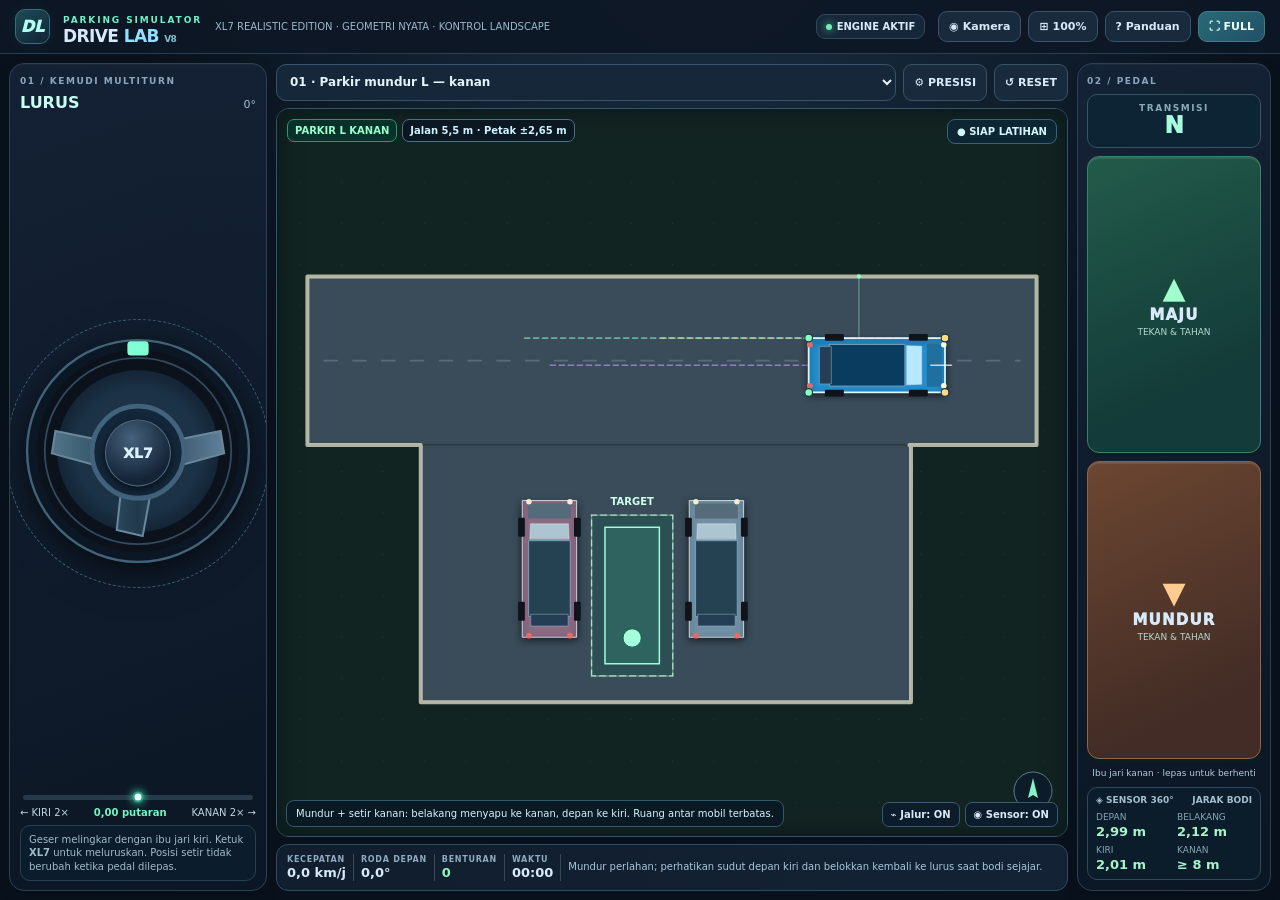
==== index.html @ d1ddfd46 "Prevent accidental Safari zoom and add reset map view button" ====
<!DOCTYPE html>
<html lang="id">
<head>
<meta charset="utf-8">
<meta name="viewport" content="width=device-width, initial-scale=1, maximum-scale=1, viewport-fit=cover, user-scalable=no">
<meta name="theme-color" content="#080e18">
<title>DRIVE LAB V8 // XL7 Browser Edition</title>
<style>
:root{--bg:#080d15;--panel:#101b29;--panel2:#162334;--line:#293b4e;--pale:#d8eafa;--muted:#8da4b8;--cyan:#64d7ff;--lime:#8ef6be;--danger:#ff8c81;--orange:#ffd48b;--space:8px}
*{box-sizing:border-box;-webkit-tap-highlight-color:transparent}html,body{margin:0;width:100%;height:100%;overflow:hidden;background:var(--bg);color:var(--pale);font-family:Inter,ui-sans-serif,system-ui,-apple-system,Segoe UI,Arial,sans-serif;touch-action:none;user-select:none}button,select{font:inherit}button{color:inherit;cursor:pointer}button:focus-visible,select:focus-visible,.wheel-ring:focus-visible{outline:2px solid var(--lime);outline-offset:2px}
#app{width:100%;height:100%;height:100dvh;display:flex;flex-direction:column;background:radial-gradient(ellipse at 55% -25%,#1b3347 0,transparent 60%),#09111c;overflow:hidden}
header{height:54px;flex:none;display:flex;align-items:center;gap:13px;padding:6px 15px;border-bottom:1px solid #284052;background:#0d1725ed;position:relative;z-index:2}
.brandIcon{height:35px;width:35px;border-radius:10px;border:1px solid #3d6b79;background:linear-gradient(145deg,#1c4d56,#102336);display:grid;place-items:center;font-weight:950;font-style:italic;color:#b2ffef;box-shadow:0 0 20px #37d9bd12}
.brand{min-width:138px}.kicker{font-size:9px;letter-spacing:.21em;color:#70f1c7;font-weight:800}.brand b{display:block;font-size:17px;letter-spacing:-.035em;line-height:1.08}.brand b em{font-style:normal;color:#8ee2ff}
.subbrand{font-size:10px;color:#9bb8c8;min-width:0;white-space:nowrap;overflow:hidden;text-overflow:ellipsis;flex:1}
.chip{display:flex;align-items:center;gap:5px;padding:6px 9px;background:#162739;border:1px solid #30495c;border-radius:9px;font-size:10px;font-weight:800;white-space:nowrap}.chip i{display:inline-block;background:#75efb4;border-radius:50%;width:6px;height:6px;box-shadow:0 0 8px #63f9ba}
.topBtns{display:flex;gap:7px;align-items:center}button.mini{border:1px solid #3b5367;border-radius:9px;background:#192a3c;min-height:31px;padding:0 10px;font-size:11px;font-weight:800;white-space:nowrap}button.mini:active{background:#274258}button.mini.primary{border-color:#427d85;background:linear-gradient(135deg,#286977,#225167);color:#ecfffa}
#layout{flex:1;display:grid;grid-template-columns:clamp(165px,20.5vw,258px) minmax(0,1fr) clamp(132px,16vw,194px);min-height:0;gap:9px;padding:9px}
.panel{min-height:0;border:1px solid #2d4154;border-radius:15px;background:linear-gradient(160deg,#152337e8,#0c1725ec);box-shadow:inset 0 1px #ffffff0a,0 5px 16px #00000020;overflow:hidden}
.leftPanel{display:flex;flex-direction:column;align-items:stretch;padding:12px 10px 9px;gap:7px}
.panelLabel{color:#8aa7bb;font-size:9px;letter-spacing:.17em;font-weight:900;text-transform:uppercase;white-space:nowrap}
.wheelHUD{display:flex;justify-content:space-between;align-items:baseline;gap:8px}.wheelHUD b{font-size:clamp(12px,1.4vw,16px);color:#c7fff0}.wheelHUD span{font-size:11px;color:#a4bfd0}
.wheel-shell{flex:1;min-height:0;display:grid;place-items:center;position:relative}
.wheel-ring{--diam:min(100%,calc(100dvh - 203px));touch-action:none;aspect-ratio:1;max-width:min(100%,238px);max-height:100%;height:auto;width:auto;min-width:120px;position:relative;border-radius:50%;cursor:grab;filter:drop-shadow(0 7px 14px #0009)}
.wheel-ring::before{content:"";position:absolute;inset:-6%;border:1px dashed #3b6171;border-radius:50%;pointer-events:none}
.wheel-ring:active{cursor:grabbing}.wheel-svg{width:100%;height:100%;transform:rotate(0deg);pointer-events:none;will-change:transform}
.centerBtn{position:absolute;left:50%;top:50%;transform:translate(-50%,-50%);width:28%;height:28%;border-radius:50%;border:1px solid #4e6a80;background:radial-gradient(circle at 40% 28%,#45617b,#142436 70%);font-size:clamp(10px,1.15vw,14px);font-weight:1000;color:#d9f1ff;box-shadow:0 3px 10px #000a;display:grid;place-items:center}
.rail{height:5px;background:#263a49;border-radius:20px;position:relative;margin:0 3px}.rail>span{display:block;position:absolute;height:100%;background:linear-gradient(90deg,#4fa5fb,#68f4ba);width:50%;left:0%;top:0;border-radius:20px;transform:translateX(0)}.rail>i{position:absolute;width:11px;height:11px;background:#effffc;border:2px solid #2e9b86;border-radius:50%;top:50%;left:50%;transform:translate(-50%,-50%);box-shadow:0 0 8px #3bfdba}
.wheelMeta{display:flex;align-items:center;justify-content:space-between;font-size:10px;color:#bdd4df;gap:4px}.wheelMeta span:nth-child(2){font-weight:850;color:#74f5c0}
.tipSmall{background:#0b1c2c;border:1px solid #274153;color:#a2bbcc;border-radius:10px;padding:7px 8px;font-size:10px;line-height:1.35}
.centerStage{min-width:0;display:flex;flex-direction:column;gap:7px}.missionBar{height:38px;display:flex;align-items:center;gap:7px;flex:none}.missionBar select{flex:1;min-width:0;height:37px;border:1px solid #38546a;background:#152738;color:#e5f3ff;border-radius:10px;font-weight:800;padding:0 9px;font-size:12px;text-overflow:ellipsis}.missionBar button{height:37px;min-height:37px}
.scene{flex:1;min-height:0;position:relative;border:1px solid #35536b;border-radius:13px;overflow:hidden;background:#111f2c;box-shadow:inset 0 2px 14px #0008}
#gameCanvas{display:block;width:100%;height:100%;touch-action:none}.sceneVignette{position:absolute;inset:0;pointer-events:none;box-shadow:inset 0 0 25px #06101bb9}
.overlayTop{position:absolute;left:10px;top:10px;display:flex;gap:5px;align-items:center;pointer-events:none;flex-wrap:wrap}.tag{font-size:10px;padding:5px 7px;border:1px solid #4b7085;border-radius:7px;background:#0b1723d9;color:#d0f1ff;font-weight:800;backdrop-filter:blur(6px)}.tag.green{background:#08362cd9;border-color:#2b9676;color:#9affcb}
.overlayBottom{position:absolute;left:9px;bottom:9px;max-width:65%;font-size:10px;color:#d9f3ff;padding:6px 9px;background:#091926e3;border:1px solid #33576b;border-radius:8px;pointer-events:none;line-height:1.35;min-height:26px}
#statusFlag{position:absolute;right:10px;top:10px;border:1px solid #38627b;color:#d6f6ff;background:#0d2735e8;font-weight:900;font-size:10px;padding:6px 9px;border-radius:8px;pointer-events:none}
#statusFlag.alert{background:#61382d;border-color:#fe8c6c;color:#fff0dc}#statusFlag.done{background:#155d47;border-color:#8bedbc;color:#e0fff2}
.sceneTools{position:absolute;right:9px;bottom:9px;display:flex;gap:5px}.sceneTools button{font-size:10px;font-weight:800;padding:5px 8px;border-radius:7px;background:#0b1c2be8;border:1px solid #385973;min-height:25px}
.bottomBar{height:47px;flex:none;display:flex;align-items:center;gap:7px;border:1px solid #304c60;border-radius:12px;background:linear-gradient(90deg,#101e2d,#132235);padding:6px 10px;overflow:hidden}
.stat{display:flex;flex-direction:column;gap:1px;white-space:nowrap;min-width:0}.stat label{font-size:8px;letter-spacing:.09em;color:#91aabf;font-weight:850}.stat b{font-size:13px;font-variant-numeric:tabular-nums}.stat b.good{color:#92f3bb}.stat b.warn{color:#ffd38d}.stat b.bad{color:#ff988f}
.sep{width:1px;background:#344b5e;height:27px;flex:none}.bottomTip{min-width:0;flex:1;color:#a9c6d9;font-size:10px;line-height:1.25;max-height:31px;overflow:hidden}
.rightPanel{display:flex;flex-direction:column;gap:8px;padding:12px 9px 10px}.gear{border:1px solid #335568;background:#0c2433;border-radius:10px;padding:8px 7px;text-align:center;flex:none}.gear span{display:block;color:#8ba9b9;font-size:9px;letter-spacing:.17em;font-weight:800}.gear strong{display:block;font-size:23px;color:#a9fbe0;font-weight:950;line-height:1.12}
.pedalStack{flex:1;min-height:0;display:flex;flex-direction:column;gap:8px}.pedal{flex:1;min-height:56px;position:relative;border-radius:12px;border:1px solid #3f806c;background:linear-gradient(155deg,#225b49,#133b39 75%);box-shadow:inset 0 2px #ffffff18,0 3px 0 #091e22;touch-action:none;display:flex;align-items:center;justify-content:center;flex-direction:column;gap:3px}.pedal .icon{font-size:clamp(21px,3.7vh,30px);line-height:1;color:#a1ffcd}.pedal b{font-size:clamp(12px,1.2vw,15px);font-weight:950;letter-spacing:.08em}.pedal small{font-size:9px;color:#b4d9cf}.pedal.reverse{border-color:#8d6747;background:linear-gradient(155deg,#6c4631,#422c25 80%)}.pedal.reverse .icon{color:#ffcb91}.pedal:active,.pedal.held{filter:brightness(1.45);transform:translateY(2px);box-shadow:inset 0 2px 10px #0005}
.gearHint{text-align:center;font-size:9px;color:#b0c9d7;line-height:1.35;padding:0 3px}.sensorCard{padding:7px 8px;background:#0b1c2b;border-radius:10px;border:1px solid #30485b;flex:none}.sensorHead{display:flex;justify-content:space-between;gap:4px;font-size:9px;color:#a5bfce;font-weight:800;margin-bottom:7px}.sensorList{display:grid;grid-template-columns:1fr 1fr;gap:6px}.sensorList div{display:flex;flex-direction:column;gap:2px;min-width:0}.sensorList span{font-size:9px;color:#89a6b7}.sensorList b{font-variant-numeric:tabular-nums;font-size:13px;color:#a6f4c9}.sensorList b.warn{color:#ffd08e}.sensorList b.bad{color:#ff8c7e}
.mobileLandscape{display:none;position:fixed;z-index:20;inset:0;background:#091521f0;align-items:center;justify-content:center;flex-direction:column;text-align:center;gap:10px;padding:30px;color:#dff8ff}.mobileLandscape .phone{font-size:60px}.mobileLandscape b{font-size:20px}.mobileLandscape p{max-width:340px;line-height:1.5;font-size:13px;color:#9fbacb}.mobileLandscape button{background:#1a5e62;border:1px solid #6bb4ac;padding:13px 20px;border-radius:12px;font-weight:900}
[hidden]{display:none!important}
.winPopup{position:absolute;z-index:6;left:50%;top:50%;transform:translate(-50%,-50%);min-width:min(330px,76%);max-width:92%;border:1px solid #81f3c3;border-radius:16px;padding:15px 17px;text-align:center;background:linear-gradient(160deg,#143e3cfa,#10283afa);box-shadow:0 18px 50px #000b,0 0 45px #39d49f20;display:flex;flex-direction:column;align-items:center;gap:5px}.winPopup .trophy{font-size:24px;line-height:1}.winPopup h2{font-size:17px;line-height:1.2;margin:0;color:#dcffef}.winPopup p{font-size:11px;color:#b1d8ce;margin:0 0 2px;line-height:1.3}.winPopup .stars{color:#ffdf8b;font-size:20px;letter-spacing:.14em}.winButtons{display:flex;gap:7px;margin-top:5px}.winButtons button{min-height:31px;background:#2a7368;border:1px solid #7cd5b6;border-radius:9px;padding:0 12px;font-size:10px;font-weight:900}.winButtons button.secondary{background:#1c3444;border-color:#52839a}
@media (orientation:portrait) and (max-width:820px){.mobileLandscape{display:flex}}
@media(max-height:460px){header{height:43px;padding:3px 9px}.brandIcon{height:28px;width:28px}.brand b{font-size:14px}.kicker{font-size:8px}.brand{min-width:118px}.subbrand{font-size:9px}#layout{gap:6px;padding:6px;grid-template-columns:clamp(145px,20vw,225px) minmax(0,1fr) clamp(110px,15vw,155px)}.panel{border-radius:11px}.leftPanel{padding:7px 8px 6px;gap:4px}.tipSmall{padding:4px 6px;font-size:9px}.wheelHUD span{font-size:10px}.wheel-shell{margin:2px 0}.bottomBar{height:40px;padding:3px 7px}.stat b{font-size:11px}.scene{border-radius:10px}.missionBar,.missionBar select,.missionBar button{height:30px;min-height:30px}.missionBar{gap:5px}.missionBar select{font-size:10px}.rightPanel{padding:7px 6px;gap:5px}.gear{padding:5px}.gear strong{font-size:19px}.sensorCard{padding:5px}.sensorList{gap:3px}.sensorList b{font-size:12px}.pedalStack{gap:5px}.pedal{min-height:42px}.pedal small{display:none}.gearHint{display:none}.chip{padding:5px;font-size:9px}.topBtns{gap:5px}button.mini{min-height:27px;padding:0 7px;font-size:10px}}
@media(max-width:690px) and (orientation:landscape){header .subbrand,header .chip{display:none}.leftPanel .tipSmall{display:none}.sensorHead{display:none}.bottomTip{display:none}}
.wheel-ring,.pedal,#centerWheel{-webkit-user-select:none;user-select:none;-webkit-touch-callout:none;touch-action:none}
body.pseudo-full #app{position:fixed;inset:0;z-index:9999;height:100dvh;width:100vw}
body.pseudo-full .mobileLandscape{display:none}
@media(orientation:portrait) and (max-width:820px){body.pseudo-full #layout{grid-template-columns:26% minmax(0,1fr) 22%}body.pseudo-full header .subbrand{display:none}}
</style>
</head>
<body>
<div id="app">
<header>
<div class="brandIcon">DL</div>
<div class="brand"><span class="kicker">PARKING SIMULATOR</span><b>DRIVE <em>LAB</em> <span style="font-size:9px;color:#85bdcd">V8</span></b></div>
<div class="subbrand">XL7 REALISTIC EDITION · GEOMETRI NYATA · KONTROL LANDSCAPE</div>
<div class="chip"><i></i><span id="headerLabel">MEMUAT ENGINE</span></div>
<div class="topBtns"><button class="mini" id="camBtn">◉ Kamera</button><button class="mini" id="viewResetBtn" title="Kembalikan seluruh peta">⊞ 100%</button><button class="mini" id="helpBtn">? Panduan</button><button class="mini primary" id="fullBtn">⛶ FULL</button></div>
</header>
<div id="layout">
<aside class="panel leftPanel">
<div class="panelLabel">01 / KEMUDI MULTITURN</div>
<div class="wheelHUD"><b id="wheelSide">LURUS</b><span id="wheelNumber">0°</span></div>
<div class="wheel-shell">
<div id="wheel" class="wheel-ring" role="slider" tabindex="0" aria-label="Setir virtual" aria-valuemin="-720" aria-valuemax="720" aria-valuenow="0">
<svg id="wheelGraphic" class="wheel-svg" viewBox="0 0 200 200" aria-hidden="true">
<defs><radialGradient id="whbg"><stop offset="55%" stop-color="#1c3347"/><stop offset="90%" stop-color="#0b1725"/></radialGradient><linearGradient id="metal" x1="0" x2="1"><stop stop-color="#50758a"/><stop offset=".5" stop-color="#20394b"/><stop offset="1" stop-color="#61819b"/></linearGradient></defs>
<circle cx="100" cy="100" r="94" fill="url(#whbg)" stroke="#426478" stroke-width="2"/><circle cx="100" cy="100" r="77" fill="none" stroke="#0b121b" stroke-width="17"/><circle cx="100" cy="100" r="79" fill="none" stroke="#33495c" stroke-width="1.5"/>
<path d="M84 94 L30 83 L27 102 L75 115 Z M116 94 L170 83 L173 102 L125 115 Z M88 111 L82 167 L104 172 L115 112 Z" fill="url(#metal)" stroke="#6a889c" stroke-width="1.7"/>
<circle cx="100" cy="101" r="39" fill="#14283c" stroke="#42637c" stroke-width="4"/>
<rect x="91" y="7" width="18" height="12" rx="3" fill="#80ffd5"/><circle cx="100" cy="101" r="23" fill="#1b3044" stroke="#51748c" stroke-width="1.5"/>
</svg>
<button id="centerWheel" class="centerBtn" aria-label="Luruskan setir">XL7</button>
</div>
</div>
<div class="rail" id="wheelRail"><span id="wheelRailFill"></span><i id="wheelNeedle"></i></div>
<div class="wheelMeta"><span>← KIRI 2×</span><span id="turns">0,00 putaran</span><span>KANAN 2× →</span></div>
<div class="tipSmall">Geser melingkar dengan ibu jari kiri. Ketuk <b>XL7</b> untuk meluruskan. Posisi setir tidak berubah ketika pedal dilepas.</div>
</aside>
<main class="centerStage">
<div class="missionBar"><select id="mission" aria-label="Pilih simulasi"></select><button class="mini" id="precisionBtn" title="Kecepatan">⚙ PRESISI</button><button class="mini" id="resetBtn">↺ RESET</button></div>
<div class="scene"><canvas id="gameCanvas" aria-label="Peta permainan mobil dilihat dari atas"></canvas><div class="sceneVignette"></div>
<div class="overlayTop"><span class="tag green" id="stageName">LATIHAN</span><span class="tag" id="roadLabel">LEBAR JALAN —</span></div>
<div id="statusFlag">● SIAP LATIHAN</div>
<div class="winPopup" id="winPopup" hidden><div class="trophy">🏆</div><h2>Manuver berhasil!</h2><div class="stars" id="winStars">★★★</div><p id="winDetails">Selesai tanpa menyenggol apa pun.</p><div class="winButtons"><button id="nextMission">LEVEL BERIKUTNYA →</button><button class="secondary" id="retryMission">↺ ULANGI</button></div></div>
<div class="overlayBottom" id="message">Ikuti penanda target hijau.</div>
<div class="sceneTools"><button id="pathBtn">⌁ Jalur: ON</button><button id="sensorBtn">◉ Sensor: ON</button></div>
</div>
<div class="bottomBar"><div class="stat"><label>KECEPATAN</label><b id="speedValue">0,0 km/j</b></div><div class="sep"></div><div class="stat"><label>RODA DEPAN</label><b id="roadWheel">0,0°</b></div><div class="sep"></div><div class="stat"><label>BENTURAN</label><b id="hitsValue" class="good">0</b></div><div class="sep"></div><div class="stat"><label>WAKTU</label><b id="timeValue">00:00</b></div><div class="sep"></div><div class="bottomTip" id="missionTip">Ukur seluruh badan mobil, bukan hanya belakang.</div></div>
</main>
<aside class="panel rightPanel">
<div class="panelLabel">02 / PEDAL</div>
<div class="gear"><span>TRANSMISI</span><strong id="gear">N</strong></div>
<div class="pedalStack"><button class="pedal" id="forward"><span class="icon">▲</span><b>MAJU</b><small>TEKAN & TAHAN</small></button><button class="pedal reverse" id="reverse"><span class="icon">▼</span><b>MUNDUR</b><small>TEKAN & TAHAN</small></button></div>
<div class="gearHint">Ibu jari kanan · lepas untuk berhenti</div>
<div class="sensorCard"><div class="sensorHead"><span>◈ SENSOR 360°</span><span>JARAK BODI</span></div><div class="sensorList"><div><span>DEPAN</span><b id="distFront">—</b></div><div><span>BELAKANG</span><b id="distBack">—</b></div><div><span>KIRI</span><b id="distLeft">—</b></div><div><span>KANAN</span><b id="distRight">—</b></div></div></div>
</aside>
</div>
</div>
<div class="mobileLandscape"><div class="phone">▯ ↻</div><b>Putar HP ke landscape</b><p>Simulator dirancang khusus layar horizontal. Gunakan mode layar penuh agar setir, peta, dan pedal terlihat lebar.</p><button id="portraitFull">Buka landscape / layar penuh</button></div>
<script>
window.addEventListener('error', function(e){var el=document.getElementById('headerLabel');if(el)el.textContent='ERROR: '+String(e.message||'JS');});
'use strict';
(()=>{
const $=id=>document.getElementById(id); const TAU=Math.PI*2,RAD=Math.PI/180;
const clamp=(n,a,b)=>Math.max(a,Math.min(b,n));const rad=d=>d*RAD;const deg=r=>r/RAD;const wrap=r=>Math.atan2(Math.sin(r),Math.cos(r));const fmt=n=>n.toFixed(2).replace('.',',');
// Suzuki XL7: panjang 4.45 m, lebar 1.775 m, wheelbase 2.74 m; radius putar resmi 5.1 m.
// Mesin ini menggunakan model bicycle 2D pada kecepatan rendah, bukan simulasi suspensi/ban 3D.
// 2 putaran kemudi per sisi adalah konfigurasi latihan, bukan spesifikasi steer ratio pabrikan.
const CAR={length:4.45,width:1.775,wheelbase:2.74,rear:.84,front:3.61,half:1.775/2,maxTireDeg:37.5,maxWheelDeg:720};
const V={precise:.80,normal:1.75};
const rect=(x,y,w,h)=>({x,y,w,h});
const objRect=(x,y,w,h,fill='#88766d',title='Pembatas')=>({x,y,w,h,fill,title,kind:'block'});
const otherCar=(cx,cy,a,fill='#9b6783',title='Mobil lain')=>({cx,cy,a,fill,title,kind:'car'});
// Petak target memakai rear axle reference: posisi rear axle target dan arah moncong.
const LEVELS=[
{id:'right',title:'01 · Parkir mundur L — kanan',tag:'PARKIR L KANAN',width:5.5,roadText:'Jalan 5,5 m · Petak ±2,65 m',bounds:rect(0,0,25,17),roads:[rect(.6,2.1,23.8,5.5),rect(4.3,7.6,16,8.4)],start:{x:17.8,y:5.00,a:0},goal:{x:11.2,y:13.9,a:-Math.PI/2},parkSlot:{w:2.65,l:5.25},obstacles:[otherCar(8.5,11.65,-Math.PI/2,'#8b6a84','Mobil kiri'),otherCar(13.95,11.65,-Math.PI/2,'#7190a5','Mobil kanan')],intro:'Mundur + setir kanan: belakang menyapu ke kanan, depan ke kiri. Ruang antar mobil terbatas.',tip:'Mundur perlahan; perhatikan sudut depan kiri dan belokkan kembali ke lurus saat bodi sejajar.'},
{id:'left',title:'02 · Parkir mundur L — kiri',tag:'PARKIR L KIRI',width:5.5,roadText:'Jalan 5,5 m · Petak ±2,65 m',bounds:rect(0,0,25,17),roads:[rect(.6,2.1,23.8,5.5),rect(4.3,7.6,16,8.4)],start:{x:6.3,y:5.0,a:Math.PI},goal:{x:11.2,y:13.9,a:-Math.PI/2},parkSlot:{w:2.65,l:5.25},obstacles:[otherCar(8.5,11.65,-Math.PI/2,'#8b6a84','Mobil kiri'),otherCar(13.95,11.65,-Math.PI/2,'#7190a5','Mobil kanan')],intro:'Mundur + setir kiri: belakang menyapu ke kiri, depan ke kanan. Perhatikan mobil di kanan.',tip:'Mulai dengan arah mundur yang lurus, lalu putar ke kiri dan koreksi secara bertahap.'},
{id:'lforward',title:'03 · Belok L sempit — maju',tag:'TIKUNGAN L MAJU',width:4.4,roadText:'Dua lorong 4,4 m',bounds:rect(0,0,23,21),roads:[rect(.7,3.0,17.4,4.4),rect(13.7,3,4.4,16.8)],start:{x:3.05,y:5.2,a:0},goal:{x:15.9,y:15.8,a:Math.PI/2},obstacles:[],intro:'Tikungan 90° dengan lorong 4,4 m. Mobil bisa perlu manuver maju-mundur untuk menyesuaikan.',tip:'Jangan terlalu cepat memutar setir; sudut belakang kanan akan memotong sisi dalam.'},
{id:'lreverse',title:'04 · Belok L sempit — mundur',tag:'TIKUNGAN L MUNDUR',width:4.4,roadText:'Dua lorong 4,4 m',bounds:rect(0,0,23,21),roads:[rect(.7,3.0,17.4,4.4),rect(13.7,3,4.4,16.8)],start:{x:15.9,y:15.6,a:Math.PI/2},goal:{x:4.65,y:5.2,a:0},obstacles:[],intro:'Mundur dari gang vertikal ke koridor mendatar; jangan abaikan ayunan sudut depan.',tip:'Mundur lurus sampai depan punya ruang ayun; putar ke kanan secara bertahap lalu koreksi.'},
{id:'parallel',title:'05 · Parkir paralel — rapat',tag:'PARKIR PARALEL',width:4.7,roadText:'Celah antarmobil ±5,8 m',bounds:rect(0,0,27,14),roads:[rect(.7,2.0,25.6,9.4)],start:{x:21.5,y:5.1,a:0},goal:{x:12.9,y:9.0,a:0},parkSlot:{w:2.45,l:5.7},obstacles:[otherCar(9.15,9.0,0,'#9f7682','Mobil belakang'),otherCar(19.6,9.0,0,'#678aa8','Mobil depan')],intro:'Celah sekitar 5,8 m. Mundur sambil kanan, lalu balik ke kiri untuk mengeluarkan ayunan depan.',tip:'Ketika belakang sudah masuk, balikkan setir agar hidung mobil tidak mengenai mobil depan.'},
{id:'garage',title:'06 · Keluar garasi sempit',tag:'GARASI SEMPIT',width:3.2,roadText:'Pintu garasi 3,2 m',bounds:rect(0,0,24,19),roads:[rect(.7,2.6,22.6,4.7),rect(10.9,7.3,3.2,10.7)],start:{x:12.5,y:12.5,a:Math.PI/2},goal:{x:5.1,y:4.95,a:0},obstacles:[],intro:'Mundur keluar garasi selebar 3,2 m ke lorong 4,7 m. Sudut depan mudah menyapu dinding.',tip:'Mundur lurus dari garasi sampai moncong punya ruang untuk berputar. Koreksi beberapa langkah diperbolehkan.'},
{id:'slalom',title:'07 · Lorong zigzag / S',tag:'ZIGZAG / S',width:4.2,roadText:'Celah zigzag rapat',bounds:rect(0,0,27,17),roads:[rect(.7,1.3,25.6,14.4)],start:{x:2.5,y:12.05,a:0},goal:{x:21.8,y:5.1,a:0},obstacles:[objRect(7.15,1.3,2.25,6.4,'#80715e','Beton A'),objRect(15.7,10.0,2.0,5.7,'#7f6e60','Beton B')],intro:'Lewati pembatas seperti huruf S. Saat depan lolos, belakang masih bisa menyerempet.',tip:'Gunakan putaran sedikit demi sedikit dan awasi sisi belakang di tikungan.'},
{id:'alley',title:'08 · Gang sangat sempit',tag:'GANG PRESISI',width:2.85,roadText:'Jalan 2,85 m',bounds:rect(0,0,27,12),roads:[rect(.7,4.2,25.6,2.85)],start:{x:2.4,y:5.625,a:0},goal:{x:22.0,y:5.625,a:0},obstacles:[objRect(10.0,4.2,.55,.38,'#968064','Batu kiri'),objRect(16.5,6.70,.55,.35,'#967360','Batu kanan')],intro:'Jalan hanya 2,85 m untuk mobil selebar 1,775 m. Koreksi halus dan awasi sensor kiri/kanan.',tip:'Setir kecil lebih aman. Perhatikan jarak dinding dan rintangan kecil di kiri-kanan.'},
{id:'three',title:'09 · Putar balik 3 titik',tag:'THREE-POINT TURN',width:5.9,roadText:'Jalan 5,9 m',bounds:rect(0,0,23,12),roads:[rect(.7,2.3,21.6,5.9)],start:{x:7.0,y:5.25,a:0},goal:{x:7.0,y:5.25,a:Math.PI},obstacles:[],intro:'Balikkan arah di jalan 5,9 m menggunakan beberapa kali maju dan mundur.',tip:'Maju dengan setir kiri, mundur dengan setir kanan, lalu maju lurus setelah arah terbalik.'}
];
const canvas=$('gameCanvas'),ctx=canvas.getContext('2d',{alpha:false});let dpr=1,CW=600,CH=320;
const state={id:LEVELS[0].id,level:LEVELS[0],car:{},steer:0,speed:0,intent:0,pressed:new Map(),keys:new Set(),collisions:0,pausedImpact:0,prevImpact:0,clock:0,won:false,path:true,sensors:true,camera:'map',precision:true,trail:[],last:performance.now(),message:'',msgUntil:0,view:{ox:0,oy:0,s:15},stats:[],lastHud:0,lastHazard:0};
function forwardPoint(p,u,v){return{x:p.x+Math.cos(p.a)*u-Math.sin(p.a)*v,y:p.y+Math.sin(p.a)*u+Math.cos(p.a)*v}}
function corners(p,rear=CAR.rear,front=CAR.front,half=CAR.half){return[forwardPoint(p,-rear,-half),forwardPoint(p,front,-half),forwardPoint(p,front,half),forwardPoint(p,-rear,half)]}
function rectCorners(r){return[{x:r.x,y:r.y},{x:r.x+r.w,y:r.y},{x:r.x+r.w,y:r.y+r.h},{x:r.x,y:r.y+r.h}]}
function obstacleCorners(o){if(o.kind==='block')return rectCorners(o);return corners({x:o.cx-Math.cos(o.a)*1.375,y:o.cy-Math.sin(o.a)*1.375,a:o.a})}
function insideRoad(p){return state.level.roads.some(r=>p.x>=r.x-1e-6&&p.x<=r.x+r.w+1e-6&&p.y>=r.y-1e-6&&p.y<=r.y+r.h+1e-6)}
function project(poly,axis){let lo=Infinity,hi=-Infinity;for(const p of poly){const d=p.x*axis.x+p.y*axis.y;lo=Math.min(lo,d);hi=Math.max(hi,d)}return{lo,hi}}
function polygonsOverlap(a,b){for(const ps of[a,b])for(let i=0;i<ps.length;i++){const p=ps[i],q=ps[(i+1)%ps.length],axis={x:q.y-p.y,y:p.x-q.x},v=project(a,axis),w=project(b,axis);if(v.hi<=w.lo+1e-5||w.hi<=v.lo+1e-5)return false}return true}
function isBlocked(p){const body=corners(p);for(let j=0;j<4;j++){let a=body[j],b=body[(j+1)%4];for(let i=0;i<=12;i++){const t=i/12;if(!insideRoad({x:a.x*(1-t)+b.x*t,y:a.y*(1-t)+b.y*t}))return true}}for(const o of state.level.obstacles){if(polygonsOverlap(body,obstacleCorners(o)))return true}return false}
// Dapatkan tepi union dari semua persegi area jalan; dipakai sensor yang konsisten dengan collision.
function buildEdges(){const edges=[];wallEdges=[];let lvl=state.level;for(const r of lvl.roads){const corners=rectCorners(r);for(let k=0;k<4;k++){const a=corners[k],b=corners[(k+1)%4],dx=b.x-a.x,dy=b.y-a.y,len=Math.hypot(dx,dy),n=Math.ceil(len/.16);const nx=dy/len,ny=-dx/len;for(let i=0;i<n;i++){let p={x:a.x+dx*i/n,y:a.y+dy*i/n},q={x:a.x+dx*(i+1)/n,y:a.y+dy*(i+1)/n};const m={x:(p.x+q.x)/2+nx*.035,y:(p.y+q.y)/2+ny*.035};if(!insideRoad(m)){edges.push([p,q]);wallEdges.push([p,q])}}}}for(const o of lvl.obstacles){const poly=obstacleCorners(o);for(let k=0;k<4;k++)edges.push([poly[k],poly[(k+1)%4]])}return edges}
let edges=[],wallEdges=[];
function pointDistToSegment(p,a,b){const vx=b.x-a.x,vy=b.y-a.y,len=vx*vx+vy*vy;const t=clamp(len?((p.x-a.x)*vx+(p.y-a.y)*vy)/len:0,0,1);return Math.hypot(p.x-a.x-vx*t,p.y-a.y-vy*t)}
function raycast(x,y,dx,dy,maxRange=9){let d=maxRange;for(const [a,b]of edges){const ex=b.x-a.x,ey=b.y-a.y,det=dx*ey-dy*ex;if(Math.abs(det)<1e-8)continue;const px=a.x-x,py=a.y-y;const t=(px*ey-py*ex)/det,seg=(py*dx-px*dy)/det;if(t>=0&&t<d&&seg>=0&&seg<=1)d=t}return d}
function measure(){const p=state.car, dirs=[{key:'front',u:CAR.front,v:0,a:0},{key:'rear',u:-CAR.rear,v:0,a:Math.PI},{key:'left',u:.8,v:-CAR.half,a:-Math.PI/2},{key:'right',u:.8,v:CAR.half,a:Math.PI/2},{key:'fl',u:CAR.front-.03,v:-CAR.half+.02,a:-Math.PI/4},{key:'fr',u:CAR.front-.03,v:CAR.half-.02,a:Math.PI/4},{key:'rl',u:-CAR.rear+.02,v:-CAR.half+.02,a:-3*Math.PI/4},{key:'rr',u:-CAR.rear+.02,v:CAR.half-.02,a:3*Math.PI/4}];return dirs.map(d=>{const o=forwardPoint(p,d.u,d.v),a=p.a+d.a;return{...d,o,d:raycast(o.x,o.y,Math.cos(a),Math.sin(a),8),a}})}
function goalPose(){return state.level.goal}
function reachedGoal(){const p=state.car,g=goalPose();return Math.hypot(p.x-g.x,p.y-g.y)<.59&&Math.abs(wrap(p.a-g.a))<.15}
function propagate(p,vel,delta,dt){let yaw=vel/CAR.wheelbase*Math.tan(delta)*dt,mid=p.a+yaw/2;return{x:p.x+vel*Math.cos(mid)*dt,y:p.y+vel*Math.sin(mid)*dt,a:wrap(p.a+yaw)} }
function announce(txt,t=3){state.message=txt;state.msgUntil=state.clock+t;$('message').textContent=txt}
function indicator(){if(state.won){$('statusFlag').textContent='✓ MISI SELESAI';$('statusFlag').className='done'}else if(state.clock-state.pausedImpact<1.35&&state.collisions>0){$('statusFlag').textContent='⚠ BENTURAN';$('statusFlag').className='alert'}else{$('statusFlag').textContent=state.intent?'● BERGERAK':'● SIAP LATIHAN';$('statusFlag').className=''}}
function removeHeld(){state.pressed.clear();state.keys.clear();state.intent=0;state.speed=0;document.querySelectorAll('.pedal').forEach(b=>b.classList.remove('held'))}
function setSteer(v){state.steer=clamp(v,-CAR.maxWheelDeg,CAR.maxWheelDeg);$('wheelGraphic').style.transform=`rotate(${state.steer}deg)`;const t=state.steer/360;const direction=t>.007?'KANAN':t<-.007?'KIRI':'LURUS';$('wheelSide').textContent=direction;$('wheelNumber').textContent=`${state.steer>0?'+':''}${Math.round(state.steer)}°`;$('turns').textContent=`${fmt(Math.abs(t))} putaran`;$('wheelNeedle').style.left=`${50+state.steer/CAR.maxWheelDeg*50}%`;const fill=$('wheelRailFill');fill.style.left=(state.steer<0?(50+state.steer/CAR.maxWheelDeg*50):50)+'%';fill.style.width=Math.abs(state.steer/CAR.maxWheelDeg*50)+'%';$('wheel').setAttribute('aria-valuenow',String(Math.round(state.steer)))}
function initialize(id){const level=LEVELS.find(x=>x.id===id)||LEVELS[0];releaseWheelTracking();removeHeld();state.id=level.id;state.level=level;state.car={...level.start};state.won=false;state.collisions=0;state.pausedImpact=-Infinity;state.prevImpact=-Infinity;state.clock=0;state.last=performance.now();state.trail=[];state.stats=[];state.lastHazard=0;state.lastHud=0;$('winPopup').hidden=true;state.message='';state.msgUntil=0;setSteer(0);$('mission').value=level.id;edges=buildEdges();$('stageName').textContent=level.tag;$('roadLabel').textContent=level.roadText;$('missionTip').textContent=level.tip;$('hitsValue').textContent='0';$('timeValue').textContent='00:00';$('headerLabel').textContent='ENGINE READY';announce(level.intro,9);resize();updateHud(true);draw();if(isBlocked(state.car)){$('headerLabel').textContent='START CHECK';console.warn('Level start overlapping:',level.id)}}
function resize(){const b=canvas.getBoundingClientRect();const ww=Math.max(50,Math.round(b.width)),hh=Math.max(50,Math.round(b.height));dpr=Math.min(devicePixelRatio||1,2);if(canvas.width!==Math.round(ww*dpr)||canvas.height!==Math.round(hh*dpr)){canvas.width=Math.round(ww*dpr);canvas.height=Math.round(hh*dpr)}CW=ww;CH=hh;ctx.setTransform(dpr,0,0,dpr,0,0)}
function computeView(){const b=state.level.bounds;let s=Math.min((CW-24)/b.w,(CH-24)/b.h);if(state.camera==='follow'){s=Math.max(s,Math.min(CW/17,CH/12));const x=state.car.x,y=state.car.y;return{ox:CW/2-x*s,oy:CH/2-y*s,s}}return{ox:(CW-b.w*s)/2-b.x*s,oy:(CH-b.h*s)/2-b.y*s,s}}
function p2screen(p){return{x:state.view.ox+p.x*state.view.s,y:state.view.oy+p.y*state.view.s}}
function roundedRectPath(x,y,w,h,r=5){ctx.beginPath();r=Math.min(r,w/2,h/2);if(typeof ctx.roundRect==='function'){ctx.roundRect(x,y,w,h,r)}else{ctx.moveTo(x+r,y);ctx.lineTo(x+w-r,y);ctx.quadraticCurveTo(x+w,y,x+w,y+r);ctx.lineTo(x+w,y+h-r);ctx.quadraticCurveTo(x+w,y+h,x+w-r,y+h);ctx.lineTo(x+r,y+h);ctx.quadraticCurveTo(x,y+h,x,y+h-r);ctx.lineTo(x,y+r);ctx.quadraticCurveTo(x,y,x+r,y);ctx.closePath()}}
function drawPolyline(pts,stroke,width=1,dash=[]){if(pts.length<2)return;ctx.beginPath();let q=p2screen(pts[0]);ctx.moveTo(q.x,q.y);for(let i=1;i<pts.length;i++){q=p2screen(pts[i]);ctx.lineTo(q.x,q.y)}ctx.closePath();ctx.strokeStyle=stroke;ctx.lineWidth=width;ctx.setLineDash(dash);ctx.stroke();ctx.setLineDash([])}
function fillPoly(pts,fill,stroke='',lw=1){ctx.beginPath();let q=p2screen(pts[0]);ctx.moveTo(q.x,q.y);for(let i=1;i<pts.length;i++){q=p2screen(pts[i]);ctx.lineTo(q.x,q.y)}ctx.closePath();ctx.fillStyle=fill;ctx.fill();if(stroke){ctx.lineWidth=lw;ctx.strokeStyle=stroke;ctx.stroke()}}
function drawEnvironment(){const s=state.view.s;ctx.fillStyle='#122421';ctx.fillRect(0,0,CW,CH);ctx.save();ctx.globalAlpha=.25;ctx.fillStyle='#497865';for(let x=-1;x<34;x+=1.35)for(let y=-1;y<26;y+=1.35){const p=p2screen({x,y});if(p.x<-10||p.y<-10||p.x>CW+10||p.y>CH+10)continue;ctx.fillRect(p.x,p.y,1.1,1.1)}ctx.restore();for(const r of state.level.roads){const t=p2screen(r);ctx.fillStyle='#303f4a';ctx.fillRect(t.x,t.y,r.w*s,r.h*s);ctx.fillStyle='#3a4c5a';ctx.fillRect(t.x+.04*s,t.y+.04*s,(r.w-.08)*s,(r.h-.08)*s)}
ctx.lineWidth=Math.max(2,s*.13);ctx.strokeStyle='#e6e5cbbe';ctx.lineCap='round';ctx.beginPath();for(const [a,b]of wallEdges){const p=p2screen(a),q=p2screen(b);ctx.moveTo(p.x,p.y);ctx.lineTo(q.x,q.y)}ctx.stroke();
ctx.save();ctx.setLineDash([Math.max(7,s*.42),Math.max(9,s*.52)]);ctx.lineWidth=Math.max(1,s*.055);ctx.strokeStyle='#b9c8cd40';const line=(x,y,x2,y2)=>{const a=p2screen({x,y}),b=p2screen({x:x2,y:y2});ctx.beginPath();ctx.moveTo(a.x,a.y);ctx.lineTo(b.x,b.y);ctx.stroke()};if(['right','left','parallel','garage','three'].includes(state.id)){const l=state.level;const r=l.roads[0];line(r.x+.55,r.y+r.h*.5,r.x+r.w-.55,r.y+r.h*.5)}if(state.id==='alley')line(1,5.625,26,5.625);if(['lforward','lreverse'].includes(state.id)){line(1.2,5.2,15.9,5.2);line(15.9,5.2,15.9,18.5)}ctx.restore();}
function drawSpace(){const l=state.level;if(!l.parkSlot)return;let g=l.goal;const w=l.parkSlot.w,L=l.parkSlot.l;let center={x:g.x+Math.cos(g.a)*(CAR.front-CAR.rear)/2,y:g.y+Math.sin(g.a)*(CAR.front-CAR.rear)/2,a:g.a};let pts=corners(center,L/2,L/2,w/2);ctx.save();fillPoly(pts,'#0c564450','#a4f8be66',1.4);drawPolyline(pts,'#ddfff0ac',1.3,[6,4]);ctx.restore()}
function drawGoal(){const goal=goalPose();const ghost=corners(goal);fillPoly(ghost,'#47ffb51d','#9ffbdc',1.5);const g=p2screen(goal);ctx.beginPath();ctx.arc(g.x,g.y,Math.max(4,Math.min(10,state.view.s*.3)),0,TAU);ctx.fillStyle='#a5ffdd';ctx.fill();ctx.lineWidth=1;ctx.strokeStyle='#0e6247';ctx.stroke();const pt=forwardPoint(goal,4.2,0);const t=p2screen(pt);ctx.save();ctx.font='800 10px system-ui';ctx.textAlign='center';ctx.fillStyle='#ceffe7';ctx.fillText('TARGET',t.x,t.y-4);ctx.restore()}
function drawObstacle(o){let pts=obstacleCorners(o);if(o.kind==='block'){fillPoly(pts,o.fill,'#e1ccb2',1.2);const a=p2screen(pts[0]),b=p2screen(pts[2]);ctx.save();ctx.strokeStyle='#e4bf87c4';ctx.lineWidth=1;for(let t=-2;t<5;t++){const x=a.x+t*12;ctx.beginPath();ctx.moveTo(x,a.y);ctx.lineTo(x+20,b.y);ctx.stroke()}ctx.restore();return}drawVehicle({x:o.cx-Math.cos(o.a)*1.375,y:o.cy-Math.sin(o.a)*1.375,a:o.a},o.fill,false)}
function drawVehicle(p,color='#2f9fe3',player=false){const s=state.view.s,pts=corners(p);ctx.save();ctx.shadowColor='#0009';ctx.shadowBlur=7;ctx.shadowOffsetY=3;fillPoly(pts,color,player?'#d8f6ff':'#c8d5dd',player?1.8:1);ctx.shadowBlur=0;ctx.shadowOffsetY=0;
const roof=[forwardPoint(p,-.16,-.68),forwardPoint(p,2.30,-.68),forwardPoint(p,2.30,.68),forwardPoint(p,-.16,.68)];fillPoly(roof,player?'#0a3c60':'#254253','#789db7',1);
const windshield=[forwardPoint(p,2.36,-.64),forwardPoint(p,2.85,-.62),forwardPoint(p,2.85,.62),forwardPoint(p,2.36,.64)];fillPoly(windshield,player?'#b6e8ff':'#acc5d0','#eff9ff88',.7);
const back=[forwardPoint(p,-.48,-.61),forwardPoint(p,-.10,-.61),forwardPoint(p,-.10,.61),forwardPoint(p,-.48,.61)];fillPoly(back,'#233e55','#87a4b7',.6);
const hood=[forwardPoint(p,3.02,-.7),forwardPoint(p,3.51,-.7),forwardPoint(p,3.51,.7),forwardPoint(p,3.02,.7)];fillPoly(hood,player?'#1f709f':'#546b7a','',.7);
for(const side of[-1,1]){for(const x of[CAR.wheelbase,0]){const c=forwardPoint(p,x,side*(CAR.half+.025));const e=p2screen(c);ctx.save();ctx.translate(e.x,e.y);ctx.rotate(p.a+(x>1?rad(player?state.steer/CAR.maxWheelDeg*CAR.maxTireDeg:0):0));roundedRectPath(-s*.31,-s*.11,s*.62,s*.22,s*.04);ctx.fillStyle='#10131a';ctx.fill();ctx.restore()}}
for(const v of[-.67,.67]){const f=p2screen(forwardPoint(p,3.57,v));const r=p2screen(forwardPoint(p,-.8,v));ctx.fillStyle=player?'#faffd7':'#f4ecca';ctx.beginPath();ctx.arc(f.x,f.y,Math.max(1.4,s*.09),0,TAU);ctx.fill();ctx.fillStyle='#e56b64';ctx.beginPath();ctx.arc(r.x,r.y,Math.max(1.4,s*.095),0,TAU);ctx.fill()}
if(player){ctx.strokeStyle='#f5faffc2';ctx.lineWidth=1.6;const a=p2screen(forwardPoint(p,3.15,0)),b=p2screen(forwardPoint(p,3.82,0));ctx.beginPath();ctx.moveTo(a.x,a.y);ctx.lineTo(b.x,b.y);ctx.stroke();for(const [u,v,c] of [[CAR.front,-CAR.half,'#ffdb82'],[-CAR.rear,-CAR.half,'#87ffbf'],[CAR.front,CAR.half,'#ffdb82'],[-CAR.rear,CAR.half,'#87ffbf']]){const q=p2screen(forwardPoint(p,u,v));ctx.beginPath();ctx.arc(q.x,q.y,Math.max(2.0,s*.125),0,TAU);ctx.fillStyle=c;ctx.fill();ctx.lineWidth=1.1;ctx.strokeStyle='#123340';ctx.stroke()}}
ctx.restore()}
function drawTrail(){if(state.trail.length<2)return;ctx.beginPath();const q=p2screen(state.trail[0]);ctx.moveTo(q.x,q.y);for(let i=1;i<state.trail.length;i++){const p=p2screen(state.trail[i]);ctx.lineTo(p.x,p.y)}ctx.strokeStyle='#7bccff88';ctx.lineWidth=2;ctx.stroke()}
function prediction(){if(!state.path||state.won)return;let p={...state.car},v=(state.intent||state.level.id==='right'||state.level.id==='left'||state.id==='parallel'||state.id==='garage'||state.id==='lreverse'?-1:1)*1.65; if(state.intent)v=state.intent*1.65;const st=rad(state.steer/CAR.maxWheelDeg*CAR.maxTireDeg);const middle=[],fr=[],bl=[];for(let i=0;i<125;i++){const candidate=propagate(p,v,st,.045);if(isBlocked(candidate))break;p=candidate;middle.push(p);fr.push(forwardPoint(p,CAR.front,-CAR.half));bl.push(forwardPoint(p,-CAR.rear,-CAR.half))}for(const [arr,col]of [[middle,'#c5a9ff95'],[fr,'#ffca88a8'],[bl,'#82f5bf99']]){if(!arr.length)continue;ctx.beginPath();const a=p2screen(arr===fr?forwardPoint(state.car,CAR.front,-CAR.half):arr===bl?forwardPoint(state.car,-CAR.rear,-CAR.half):state.car);ctx.moveTo(a.x,a.y);for(const p of arr){const q=p2screen(p);ctx.lineTo(q.x,q.y)}ctx.lineWidth=1.7;ctx.strokeStyle=col;ctx.setLineDash([5,4]);ctx.stroke();ctx.setLineDash([])}}
function drawSensors(){if(!state.sensors)return;for(const b of state.stats){if(!Number.isFinite(b.d)||b.d>2.1)continue;const x=p2screen(b.o),end=p2screen({x:b.o.x+Math.cos(b.a)*b.d,y:b.o.y+Math.sin(b.a)*b.d});ctx.beginPath();ctx.moveTo(x.x,x.y);ctx.lineTo(end.x,end.y);ctx.strokeStyle=b.d<.35?'#ff8d82b0':b.d<.8?'#ffd081ab':'#9cfdcb66';ctx.lineWidth=b.d<.35?2.3:1.3;ctx.stroke();ctx.beginPath();ctx.arc(end.x,end.y,2.1,0,TAU);ctx.fillStyle=b.d<.35?'#ff8d82':'#8bfac4';ctx.fill()}}
function drawCompass(){const a=state.car.a;ctx.save();const x=CW-34,y=CH-45;ctx.fillStyle='#0c1c2bd0';ctx.strokeStyle='#5b7c8e';ctx.lineWidth=1;ctx.beginPath();ctx.arc(x,y,19,0,TAU);ctx.fill();ctx.stroke();ctx.translate(x,y);ctx.rotate(a);ctx.beginPath();ctx.moveTo(0,-13);ctx.lineTo(5,7);ctx.lineTo(0,4);ctx.lineTo(-5,7);ctx.closePath();ctx.fillStyle='#83f5c6';ctx.fill();ctx.restore()}
function draw(){ctx.setTransform(dpr,0,0,dpr,0,0);state.view=computeView();drawEnvironment();drawSpace();drawGoal();drawTrail();for(const o of state.level.obstacles)drawObstacle(o);prediction();drawSensors();drawVehicle(state.car,'#248dcc',true);drawCompass()}
function reflectIntents(){let f=false,r=false;for(const v of state.pressed.values()){if(v===1)f=true;else if(v===-1)r=true}for(const k of state.keys){if(k==='up')f=true;if(k==='down')r=true}state.intent=(f===r)?0:f?1:-1;$('forward').classList.toggle('held',f);$('reverse').classList.toggle('held',r);$('gear').textContent=state.intent>0?'D':state.intent<0?'R':'N'}
function updateHud(force=false){if(!force&&state.clock-state.lastHud<.11)return;state.lastHud=state.clock;const velocity=Math.abs(state.speed)*3.6;$('speedValue').textContent=`${velocity.toFixed(1).replace('.',',')} km/j`;$('roadWheel').textContent=`${(state.steer/CAR.maxWheelDeg*CAR.maxTireDeg).toFixed(1).replace('.',',')}°`;$('timeValue').textContent=[Math.floor(state.clock/60),Math.floor(state.clock%60)].map(x=>String(x).padStart(2,'0')).join(':');$('hitsValue').textContent=state.collisions;state.stats=measure();for(const [key,id]of [['front','distFront'],['rear','distBack'],['left','distLeft'],['right','distRight']]){const d=state.stats.find(x=>x.key===key)?.d??8,el=$(id);el.textContent=d>=7.95?'≥ 8 m':`${fmt(d)} m`;el.className=d<.35?'bad':d<.8?'warn':''}indicator();}
function loop(timestamp){let dt=Math.max(0,Math.min((timestamp-state.last)/1000,.045));state.last=timestamp;state.clock+=dt;const target=state.intent*(state.precision?V.precise:V.normal);state.speed+=(target-state.speed)*Math.min(1,dt*(state.intent?3:9));if(Math.abs(state.speed)<.012)state.speed=0;if(!state.won&&Math.abs(state.speed)>.004){const delta=rad(state.steer/CAR.maxWheelDeg*CAR.maxTireDeg);let steps=Math.max(1,Math.ceil(Math.abs(state.speed*dt)/.018)),h=dt/steps;for(let i=0;i<steps;i++){const candidate=propagate(state.car,state.speed,delta,h);if(isBlocked(candidate)){state.speed=0;const now=timestamp/1000;if(now-state.prevImpact>.7){state.collisions++;state.prevImpact=now;state.pausedImpact=state.clock;announce('⚠ Terhalang! Kembalikan setir atau ganti arah pedal untuk mengoreksi.',2.5);if(navigator.vibrate)navigator.vibrate(50)}break}state.car=candidate}const last=state.trail.at(-1);if(!last||Math.hypot(last.x-state.car.x,last.y-state.car.y)>.09){state.trail.push({...state.car});if(state.trail.length>1200)state.trail.shift()}if(reachedGoal()){state.won=true;state.speed=0;removeHeld();const n=state.collisions,stars=n===0?3:n<=2?2:1;$('winStars').textContent='★'.repeat(stars)+'☆'.repeat(3-stars);$('winDetails').textContent=`${n} benturan · ${Math.floor(state.clock)} detik · ${stars===3?'Excellent!':stars===2?'Bagus!':'Terus berlatih!'}`;$('winPopup').hidden=false;announce('🏆 Berhasil! Pilih level berikutnya atau ulangi untuk hasil lebih baik.',30)}}
if(state.message&&state.clock>state.msgUntil){$('message').textContent=state.level.tip;state.message=''}
updateHud();draw();requestAnimationFrame(frame)}
for(const l of LEVELS){const op=document.createElement('option');op.value=l.id;op.textContent=l.title;$('mission').append(op)}
$('mission').addEventListener('change',e=>initialize(e.target.value));$('resetBtn').addEventListener('click',()=>initialize(state.id));$('retryMission').addEventListener('click',()=>initialize(state.id));$('nextMission').addEventListener('click',()=>{const i=LEVELS.findIndex(l=>l.id===state.id);initialize(LEVELS[(i+1)%LEVELS.length].id)});
$('centerWheel').addEventListener('pointerdown',e=>e.stopPropagation());$('centerWheel').addEventListener('click',e=>{e.stopPropagation();setSteer(0)});
const wheel=$('wheel');let activeWheel=null,lastAngle=0;function releaseWheelTracking(){const old=activeWheel;activeWheel=null;lastAngle=0;if(old!==null){try{if(wheel.hasPointerCapture&&wheel.hasPointerCapture(old))wheel.releasePointerCapture(old)}catch(e){/* Safari can release capture automatically */}}}function getAngle(e){const r=wheel.getBoundingClientRect();return deg(Math.atan2(e.clientY-(r.top+r.height/2),e.clientX-(r.left+r.width/2)))}
wheel.addEventListener('pointerdown',e=>{if(e.target.closest('button'))return;if(e.pointerType==='mouse'&&e.button!==0)return;e.preventDefault();if(activeWheel!==null&&activeWheel!==e.pointerId){releaseWheelTracking()}activeWheel=e.pointerId;lastAngle=getAngle(e);try{wheel.setPointerCapture(e.pointerId)}catch(_){/* Safari preview fallback */}});
wheel.addEventListener('pointermove',e=>{if(e.pointerId!==activeWheel)return;e.preventDefault();const a=getAngle(e);let d=a-lastAngle;if(d>180)d-=360;if(d< -180)d+=360;lastAngle=a;setSteer(state.steer+d)});
function releaseWheel(e){if(e.pointerId===activeWheel)releaseWheelTracking()}for(const event of['pointerup','pointercancel','lostpointercapture'])wheel.addEventListener(event,releaseWheel);for(const event of['pointerup','pointercancel'])window.addEventListener(event,releaseWheel,true);
wheel.addEventListener('keydown',e=>{if(e.key==='ArrowLeft'||e.key==='ArrowRight'){e.preventDefault();setSteer(state.steer+(e.key==='ArrowLeft'?-36:36))}if(e.key==='Home'){e.preventDefault();setSteer(0)}});
function bindPedal(el,dir){el.addEventListener('pointerdown',e=>{e.preventDefault();if(e.pointerType==='mouse'&&e.button!==0)return;try{el.setPointerCapture(e.pointerId)}catch(_){/* Safari fallback */};state.pressed.set(e.pointerId,dir);reflectIntents()});const off=e=>{state.pressed.delete(e.pointerId);reflectIntents()};for(const ev of['pointerup','pointercancel','lostpointercapture'])el.addEventListener(ev,off);el.addEventListener('contextmenu',e=>e.preventDefault())}
bindPedal($('forward'),1);bindPedal($('reverse'),-1);
function releaseAll(){releaseWheelTracking();removeHeld();reflectIntents()}
// Prevent iOS Safari pinch/double-tap page zoom; retain independent wheel+pedal pointers.
for(const type of ['gesturestart','gesturechange','gestureend'])document.addEventListener(type,e=>{if(e.cancelable)e.preventDefault()},{passive:false});
document.addEventListener('dblclick',e=>{if(e.cancelable)e.preventDefault()},{passive:false});
let lastTouchEnd=0;
document.addEventListener('touchend',e=>{if(e.changedTouches.length!==1||e.touches.length)return;const now=Date.now();if(now-lastTouchEnd<300&&e.cancelable&&!(e.target.closest('select')))e.preventDefault();lastTouchEnd=now},{passive:false});
window.addEventListener('blur',releaseAll);document.addEventListener('visibilitychange',()=>{if(document.hidden)releaseAll()});window.addEventListener('pointerup',e=>{if(state.pressed.has(e.pointerId)){state.pressed.delete(e.pointerId);reflectIntents()}});window.addEventListener('pointercancel',e=>{if(state.pressed.has(e.pointerId)){state.pressed.delete(e.pointerId);reflectIntents()}});
window.addEventListener('keydown',e=>{if(e.target.tagName==='SELECT')return;const code=e.code;if(['ArrowUp','ArrowDown','ArrowLeft','ArrowRight','Space','KeyW','KeyS','KeyA','KeyD'].includes(code))e.preventDefault();if(code==='ArrowUp'||code==='KeyW')state.keys.add('up');if(code==='ArrowDown'||code==='KeyS')state.keys.add('down');if(code==='ArrowLeft'||code==='KeyA')state.keys.add('left');if(code==='ArrowRight'||code==='KeyD')state.keys.add('right');if(code==='Space')setSteer(0);if(code==='KeyR'&&!e.repeat)initialize(state.id);if(code==='KeyC'&&!e.repeat)toggleCamera();reflectIntents()});
window.addEventListener('keyup',e=>{if(['ArrowUp','KeyW'].includes(e.code))state.keys.delete('up');if(['ArrowDown','KeyS'].includes(e.code))state.keys.delete('down');if(['ArrowLeft','KeyA'].includes(e.code))state.keys.delete('left');if(['ArrowRight','KeyD'].includes(e.code))state.keys.delete('right');reflectIntents()});
function adjustKeySteering(dt){const l=state.keys.has('left'),r=state.keys.has('right');if(l!==r)setSteer(state.steer+(l?-1:1)*dt*400)}
function toggleCamera(){state.camera=state.camera==='map'?'follow':'map';$('camBtn').textContent=state.camera==='map'?'◉ Kamera':'↗ Ikuti';announce(state.camera==='map'?'Kamera peta keseluruhan.':'Kamera mengikuti mobil.',2.5)}
function resetMapView(){state.camera='map';$('camBtn').textContent='◉ Kamera';resize();draw();announce('Peta kembali ke tampilan penuh. Jika seluruh browser masih membesar, gunakan pengaturan zoom Safari.',4)}
$('viewResetBtn').addEventListener('click',resetMapView);
$('camBtn').addEventListener('click',toggleCamera);$('precisionBtn').addEventListener('click',()=>{state.precision=!state.precision;$('precisionBtn').textContent=state.precision?'⚙ PRESISI':'⚡ NORMAL';announce(state.precision?'Mode presisi: lebih lambat, cocok untuk parkir rapat.':'Mode normal: lebih cepat, gunakan hati-hati.',3)});
$('pathBtn').addEventListener('click',()=>{state.path=!state.path;$('pathBtn').textContent=`⌁ Jalur: ${state.path?'ON':'OFF'}`});$('sensorBtn').addEventListener('click',()=>{state.sensors=!state.sensors;$('sensorBtn').textContent=`◉ Sensor: ${state.sensors?'ON':'OFF'}`});
$('helpBtn').addEventListener('click',()=>{announce('SETIR: geser melingkar di kiri (720° per sisi), tekan XL7 untuk lurus. PEDAL: tahan MAJU/MUNDUR di kanan. GANTI MISI: pilih lintasan atas. SENSOR: jarak perkiraan dari bodi. Desktop: panah/WASD, Spasi luruskan, R reset.',14)});
async function enterFull(){
 const active=!!document.fullscreenElement||document.body.classList.contains('pseudo-full');
 if(active){document.body.classList.remove('pseudo-full');try{if(document.fullscreenElement)await document.exitFullscreen()}catch(e){}$('fullBtn').textContent='⛶ FULL';return}
 let native=false;
 try{if(document.documentElement.requestFullscreen){await document.documentElement.requestFullscreen();native=!!document.fullscreenElement}}catch(e){}
 if(!native){document.body.classList.add('pseudo-full');$('fullBtn').textContent='✕ KELUAR';announce('Mode layar luas aktif. Di iPad Safari, gunakan Bagikan → Tambah ke Layar Utama untuk tampilan lebih penuh.',7)}
 else{$('fullBtn').textContent='✕ KELUAR';try{if(screen.orientation&&screen.orientation.lock)await screen.orientation.lock('landscape')}catch(e){}}
}
document.addEventListener('fullscreenchange',()=>{$('fullBtn').textContent=(document.fullscreenElement||document.body.classList.contains('pseudo-full'))?'✕ KELUAR':'⛶ FULL'});
document.addEventListener('keydown',e=>{if(e.key==='Escape'&&document.body.classList.contains('pseudo-full')){document.body.classList.remove('pseudo-full');$('fullBtn').textContent='⛶ FULL'}});
$('fullBtn').addEventListener('click',enterFull);$('portraitFull').addEventListener('click',enterFull);
if(typeof ResizeObserver!=='undefined'){const ro=new ResizeObserver(resize);ro.observe(canvas)}else{window.addEventListener('load',resize)}window.addEventListener('resize',resize);window.addEventListener('orientationchange',resize);document.addEventListener('fullscreenchange',resize);
// Mode uji otomatis: dapat dibaca skrip Playwright tanpa mempengaruhi gameplay.
window.driveLabTest={get:()=>({level:state.id,car:{...state.car},blocked:isBlocked(state.car),wheel:state.steer,speed:state.speed,intent:state.intent,collisions:state.collisions,won:state.won,sensors:state.stats.map(x=>({key:x.key,d:x.d})),draw:{w:CW,h:CH}}),scenario:id=>initialize(id),steer:setSteer,press:v=>{state.pressed.set(-999,v);reflectIntents()},release:()=>{state.pressed.delete(-999);reflectIntents()},step:(dir,seconds)=>{let p={...state.car};for(let t=0;t<seconds;t+=.01){const q=propagate(p,dir*(state.precision?V.precise:V.normal),rad(state.steer/CAR.maxWheelDeg*CAR.maxTireDeg),.01);if(isBlocked(q))return false;p=q}state.car=p;updateHud(true);draw();return true},canMove:p=>!isBlocked(p),target:()=>({...state.level.goal,blocked:isBlocked(state.level.goal)}),checkGoal:reachedGoal,geometry:CAR};
let origLoop=loop; // Keep requestAnimationFrame timing isolated from testing and input state.
function frame(ts){adjustKeySteering(Math.min((ts-state.last)/1000,.05));origLoop(ts)}
initialize(LEVELS[0].id);$('headerLabel').textContent='ENGINE AKTIF';requestAnimationFrame(frame);
})();
</script>
</body>
</html>
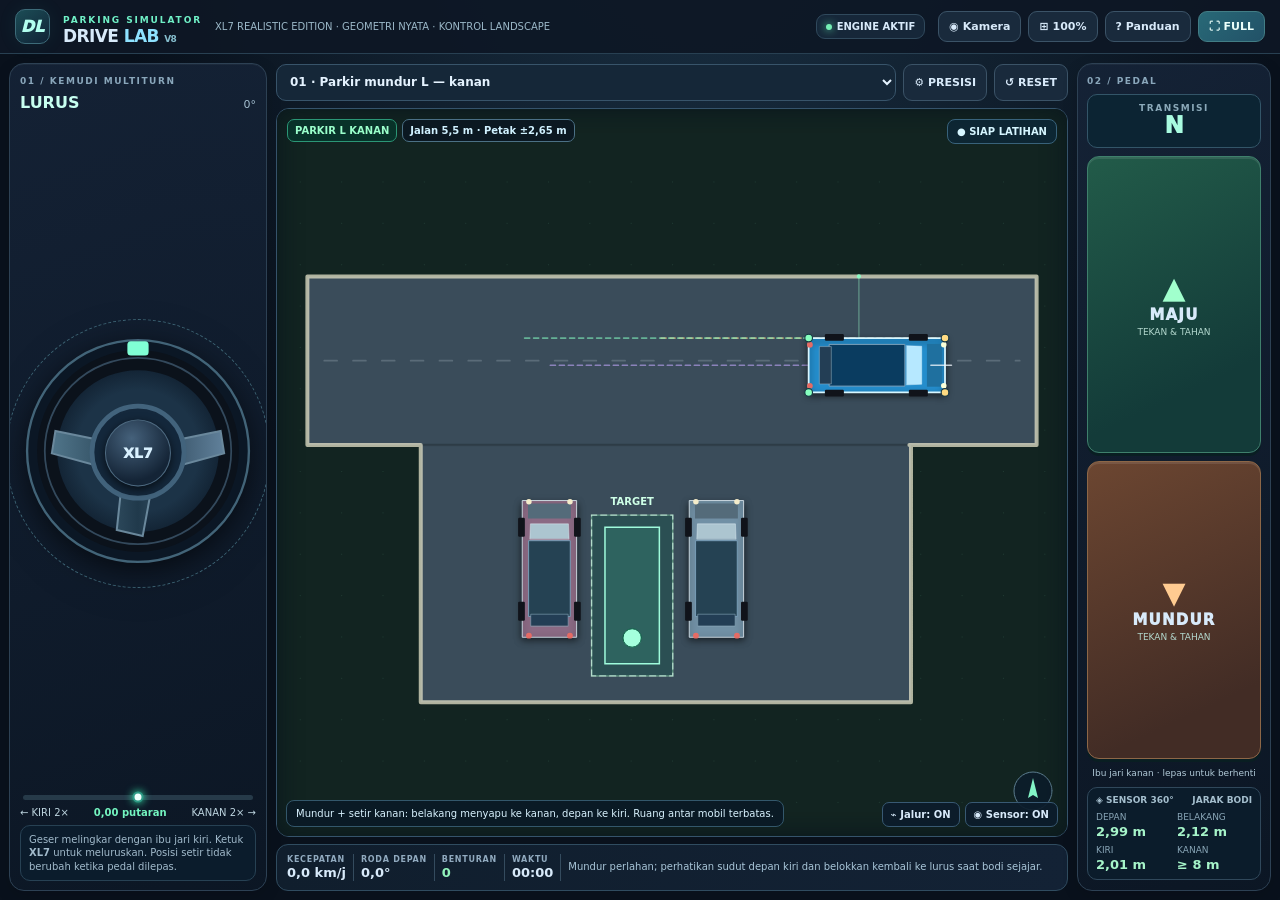
==== commit d9d0563b: "V10: add twelve Indonesian driving scenarios (21 total)" ====
--- a/index.html
+++ b/index.html
@@ -128,7 +128,19 @@
 {id:'garage',title:'06 · Keluar garasi sempit',tag:'GARASI SEMPIT',width:3.2,roadText:'Pintu garasi 3,2 m',bounds:rect(0,0,24,19),roads:[rect(.7,2.6,22.6,4.7),rect(10.9,7.3,3.2,10.7)],start:{x:12.5,y:12.5,a:Math.PI/2},goal:{x:5.1,y:4.95,a:0},obstacles:[],intro:'Mundur keluar garasi selebar 3,2 m ke lorong 4,7 m. Sudut depan mudah menyapu dinding.',tip:'Mundur lurus dari garasi sampai moncong punya ruang untuk berputar. Koreksi beberapa langkah diperbolehkan.'},
 {id:'slalom',title:'07 · Lorong zigzag / S',tag:'ZIGZAG / S',width:4.2,roadText:'Celah zigzag rapat',bounds:rect(0,0,27,17),roads:[rect(.7,1.3,25.6,14.4)],start:{x:2.5,y:12.05,a:0},goal:{x:21.8,y:5.1,a:0},obstacles:[objRect(7.15,1.3,2.25,6.4,'#80715e','Beton A'),objRect(15.7,10.0,2.0,5.7,'#7f6e60','Beton B')],intro:'Lewati pembatas seperti huruf S. Saat depan lolos, belakang masih bisa menyerempet.',tip:'Gunakan putaran sedikit demi sedikit dan awasi sisi belakang di tikungan.'},
 {id:'alley',title:'08 · Gang sangat sempit',tag:'GANG PRESISI',width:2.85,roadText:'Jalan 2,85 m',bounds:rect(0,0,27,12),roads:[rect(.7,4.2,25.6,2.85)],start:{x:2.4,y:5.625,a:0},goal:{x:22.0,y:5.625,a:0},obstacles:[objRect(10.0,4.2,.55,.38,'#968064','Batu kiri'),objRect(16.5,6.70,.55,.35,'#967360','Batu kanan')],intro:'Jalan hanya 2,85 m untuk mobil selebar 1,775 m. Koreksi halus dan awasi sensor kiri/kanan.',tip:'Setir kecil lebih aman. Perhatikan jarak dinding dan rintangan kecil di kiri-kanan.'},
-{id:'three',title:'09 · Putar balik 3 titik',tag:'THREE-POINT TURN',width:5.9,roadText:'Jalan 5,9 m',bounds:rect(0,0,23,12),roads:[rect(.7,2.3,21.6,5.9)],start:{x:7.0,y:5.25,a:0},goal:{x:7.0,y:5.25,a:Math.PI},obstacles:[],intro:'Balikkan arah di jalan 5,9 m menggunakan beberapa kali maju dan mundur.',tip:'Maju dengan setir kiri, mundur dengan setir kanan, lalu maju lurus setelah arah terbalik.'}
+{id:'three',title:'09 · Putar balik 3 titik',tag:'THREE-POINT TURN',width:5.9,roadText:'Jalan 5,9 m',bounds:rect(0,0,23,12),roads:[rect(.7,2.3,21.6,5.9)],start:{x:7.0,y:5.25,a:0},goal:{x:7.0,y:5.25,a:Math.PI},obstacles:[],intro:'Balikkan arah di jalan 5,9 m menggunakan beberapa kali maju dan mundur.',tip:'Maju dengan setir kiri, mundur dengan setir kanan, lalu maju lurus setelah arah terbalik.'},
+{id:'ruko',title:'10 · Parkir ruko pinggir jalan',tag:'PARKIR RUKO',width:4.6,roadText:'Depan ruko · petak 2,6 m',bounds:rect(0,0,27,18),roads:[rect(.8,2,25.4,6),rect(4.3,8,18,9.1)],start:{x:19.4,y:5.2,a:0},goal:{x:12.1,y:14.1,a:-Math.PI/2},parkSlot:{w:2.6,l:5.1},obstacles:[otherCar(9.2,12.45,-Math.PI/2,'#876b89','Parkir ruko kiri'),otherCar(15.0,12.45,-Math.PI/2,'#829cad','Parkir ruko kanan')],intro:'Parkir mundur di deretan ruko. Perhatikan sepeda motor dan sudut depan saat berputar.',tip:'Masuk sampai ada ruang untuk mengayunkan moncong, lalu mundur bertahap. Putar setir balik sebelum mengenai mobil tetangga.'},
+{id:'minimarket',title:'11 · Parkir minimarket sempit',tag:'PARKIR MINIMARKET',width:4.9,roadText:'Parkiran minimarket · petak 2,5 m',bounds:rect(0,0,27,18),roads:[rect(.8,2.0,25.6,6.1),rect(3.5,8.1,19.8,9.1)],start:{x:18.6,y:5.3,a:0},goal:{x:11.55,y:14.1,a:-Math.PI/2},parkSlot:{w:2.55,l:5.1},obstacles:[otherCar(8.6,12.35,-Math.PI/2,'#a27a7e','Mobil minimarket 1'),otherCar(14.5,12.35,-Math.PI/2,'#637c9b','Mobil minimarket 2')],intro:'Parkir mundur minimarket, hanya ada sedikit ruang manuver di depan petak.',tip:'Cari posisi sejajar mulut parkir. Awasi sudut depan kiri ketika setir kanan saat mundur.'},
+{id:'carport',title:'12 · Keluar carport rumah',tag:'CARPORT RUMAH',width:3.5,roadText:'Carport 3,5 m · gang 4,7 m',bounds:rect(0,0,25,20),roads:[rect(.8,2.5,23.4,4.7),rect(15.25,7.2,3.5,11.4)],start:{x:17.0,y:13.2,a:Math.PI/2},goal:{x:5.5,y:4.85,a:0},obstacles:[],intro:'Mundur dari carport rumah ke gang. Moncong depan bisa mengayun ke tembok pagar.',tip:'Mundur lurus dulu sampai seluruh bagian depan punya ruang. Baru putar setir perlahan ke arah gang.'},
+{id:'portal',title:'13 · Lewat portal gang sempit',tag:'PORTAL PERUMAHAN',width:2.35,roadText:'Celah portal sekitar 2,35 m',bounds:rect(0,0,31,14),roads:[rect(.9,4.1,29.2,4.4)],start:{x:3.2,y:6.25,a:0},goal:{x:25.2,y:6.25,a:0},obstacles:[objRect(15.0,4.1,.9,1.0,'#b18d64','Tiang portal kiri'),objRect(15.0,7.45,.9,1.05,'#b18d64','Tiang portal kanan')],intro:'Dua tiang portal mempersempit gang. Mobil harus benar-benar lurus sebelum lewat.',tip:'Jangan membelok ketika sudah tepat di antara tiang. Luruskan setir dan jaga jarak samping.'},
+{id:'motorgang',title:'14 · Gang dengan motor parkir',tag:'GANG MOTOR PARKIR',width:4.8,roadText:'Gang 4,8 m · motor parkir',bounds:rect(0,0,30,14),roads:[rect(.8,3.95,28.4,4.8)],start:{x:3.1,y:6.3,a:0},goal:{x:24.3,y:6.3,a:0},obstacles:[objRect(10.1,3.95,1.4,.9,'#8c8064','Motor kiri'),objRect(17.0,7.65,1.6,1.1,'#a76d62','Motor kanan')],intro:'Motor diparkir di dua sisi gang. Perhatikan sudut depan dan belakang saat menghindar.',tip:'Beri jarak lebih saat sisi belakang melewati motor yang parkir. Koreksi setir sedikit saja.'},
+{id:'pilar',title:'15 · Parkir basement dekat pilar',tag:'PILAR BASEMENT',width:5.2,roadText:'Basement · pilar beton',bounds:rect(0,0,29,17),roads:[rect(.8,2.1,27.4,13.9)],start:{x:3.5,y:11.8,a:0},goal:{x:23.0,y:5.15,a:0},obstacles:[objRect(9.2,6.0,1.25,1.25,'#a38a68','Pilar A'),objRect(16.6,9.0,1.25,1.25,'#a38a68','Pilar B')],intro:'Melintasi basement dengan dua kolom beton. Hindari sapuan sudut depan saat berbelok.',tip:'Jangan hanya awasi kap depan: bagian belakang dapat memotong jalur dekat pilar.'},
+{id:'rammall',title:'16 · Tikungan ramp basement mall',tag:'RAMP MALL',width:4.5,roadText:'Ramp belok 90° · 4,5 m',bounds:rect(0,0,24,22),roads:[rect(1.0,3.2,19.5,4.5),rect(15.9,3.2,4.6,17.6)],start:{x:3.2,y:5.45,a:0},goal:{x:18.2,y:16.3,a:Math.PI/2},obstacles:[],intro:'Ramp basement dengan belokan siku. Simulasi ini fokus geometri, tidak memodelkan kemiringan jalan.',tip:'Ambil ruang di sisi luar sebelum belok. Hindari roda belakang memotong sisi dalam tikungan.'},
+{id:'diagonal',title:'17 · Parkir serong 60 derajat',tag:'PARKIR SERONG',width:5.0,roadText:'Parkir serong 60°',bounds:rect(0,0,28,19),roads:[rect(.8,2.2,26.4,15.8)],start:{x:19.5,y:5.2,a:Math.PI},goal:{x:11.75,y:13.1,a:-Math.PI/3},parkSlot:{w:2.8,l:5.5},obstacles:[otherCar(8.15,12.25,-Math.PI/3,'#916e7f','Mobil serong kiri'),otherCar(15.5,12.25,-Math.PI/3,'#7396ac','Mobil serong kanan')],intro:'Masukkan mobil ke petak parkir diagonal. Posisi kemudi dan sudut mobil tidak harus 90°.',tip:'Sesuaikan sudut mobil lebih awal. Lihat panah DEPAN di atap sebelum mendekati petak.'},
+{id:'got',title:'18 · Belok di dekat selokan',tag:'TIKUNGAN DEKAT GOT',width:4.3,roadText:'Jalan kampung · tepi selokan',bounds:rect(0,0,23,19),roads:[rect(1.2,3.4,17.4,4.3),rect(14.3,3.4,4.3,14.5)],start:{x:3.1,y:5.55,a:0},goal:{x:16.45,y:13.2,a:Math.PI/2},obstacles:[],intro:'Jalan kampung dengan tikungan dekat saluran air. Jangan terlalu memotong sudut.',tip:'Roda belakang cenderung memotong sisi dalam. Sisakan jarak dengan tepi selokan.'},
+{id:'trukparkir',title:'19 · Lewati truk parkir pinggir jalan',tag:'JALAN TRUK PARKIR',width:7.3,roadText:'Mobil box memakan sebagian jalan',bounds:rect(0,0,30,14),roads:[rect(.8,3.3,28.4,7.3)],start:{x:3.2,y:8.25,a:0},goal:{x:24.4,y:8.25,a:0},obstacles:[objRect(11.0,3.3,5.4,2.6,'#838e9c','Truk box parkir')],intro:'Jalan menyempit oleh truk box. Sisakan ruang ekstra ketika bodi mobil melewati truk.',tip:'Jangan membelok kembali terlalu dini setelah moncong mobil melewati truk.'},
+{id:'gerbang',title:'20 · Gerbang parkir dan tol',tag:'GERBANG PARKIR',width:2.5,roadText:'Lebar celah gate ±2,5 m',bounds:rect(0,0,32,15),roads:[rect(.8,3.3,30.4,7.4)],start:{x:3.4,y:6.65,a:0},goal:{x:26,y:6.65,a:0},obstacles:[objRect(15.1,3.3,1,2.1,'#9b947b','Pulau gate kiri'),objRect(15.1,7.9,1,2.8,'#9b947b','Pulau gate kanan')],intro:'Lewati celah gerbang parkir seperti di mal. Kendalikan kendaraan tetap di tengah.',tip:'Luruskan setir sebelum mencapai mesin tiket; jarak paling sempit ada di bagian tengah mobil.'},
+{id:'buntu',title:'21 · Putar di gang buntu',tag:'GANG BUNTU',width:5.2,roadText:'Gang buntu dengan kantong putar',bounds:rect(0,0,26,16),roads:[rect(1.1,4.2,23.7,5.2),rect(18.0,1.4,5.2,11.6)],start:{x:5.0,y:6.8,a:0},goal:{x:5.0,y:6.8,a:Math.PI},obstacles:[],intro:'Gang buntu dengan kantong putar. Cari ruang untuk beberapa kali maju dan mundur.',tip:'Gunakan seluruh kantong putar, jaga sudut luar bodi, dan koreksi setir bertahap.'}
 ];
 const canvas=$('gameCanvas'),ctx=canvas.getContext('2d',{alpha:false});let dpr=1,CW=600,CH=320;
 const state={id:LEVELS[0].id,level:LEVELS[0],car:{},steer:0,speed:0,intent:0,pressed:new Map(),keys:new Set(),collisions:0,pausedImpact:0,prevImpact:0,clock:0,won:false,path:true,sensors:true,camera:'map',precision:true,trail:[],last:performance.now(),message:'',msgUntil:0,view:{ox:0,oy:0,s:15},stats:[],lastHud:0,lastHazard:0};
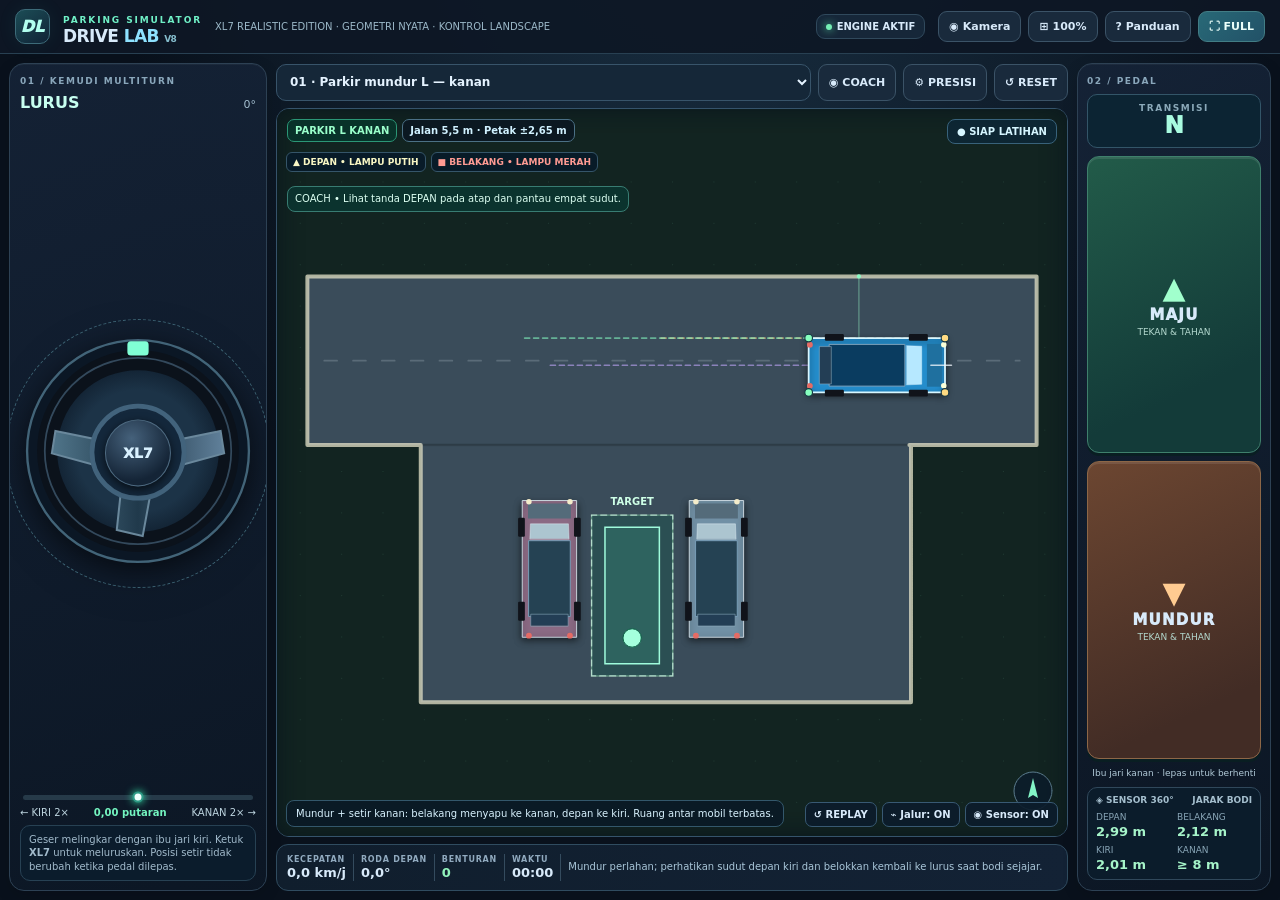
==== commit bf184977: "V10: add learner cockpit orientation, coach and replay controls" ====
--- a/index.html
+++ b/index.html
@@ -4,7 +4,7 @@
 <meta charset="utf-8">
 <meta name="viewport" content="width=device-width, initial-scale=1, maximum-scale=1, viewport-fit=cover, user-scalable=no">
 <meta name="theme-color" content="#080e18">
-<title>DRIVE LAB V8 // XL7 Browser Edition</title>
+<title>DRIVE LAB V10 // XL7 Indonesia Driving Academy</title>
 <style>
 :root{--bg:#080d15;--panel:#101b29;--panel2:#162334;--line:#293b4e;--pale:#d8eafa;--muted:#8da4b8;--cyan:#64d7ff;--lime:#8ef6be;--danger:#ff8c81;--orange:#ffd48b;--space:8px}
 *{box-sizing:border-box;-webkit-tap-highlight-color:transparent}html,body{margin:0;width:100%;height:100%;overflow:hidden;background:var(--bg);color:var(--pale);font-family:Inter,ui-sans-serif,system-ui,-apple-system,Segoe UI,Arial,sans-serif;touch-action:none;user-select:none}button,select{font:inherit}button{color:inherit;cursor:pointer}button:focus-visible,select:focus-visible,.wheel-ring:focus-visible{outline:2px solid var(--lime);outline-offset:2px}
@@ -49,6 +49,14 @@
 @media(max-height:460px){header{height:43px;padding:3px 9px}.brandIcon{height:28px;width:28px}.brand b{font-size:14px}.kicker{font-size:8px}.brand{min-width:118px}.subbrand{font-size:9px}#layout{gap:6px;padding:6px;grid-template-columns:clamp(145px,20vw,225px) minmax(0,1fr) clamp(110px,15vw,155px)}.panel{border-radius:11px}.leftPanel{padding:7px 8px 6px;gap:4px}.tipSmall{padding:4px 6px;font-size:9px}.wheelHUD span{font-size:10px}.wheel-shell{margin:2px 0}.bottomBar{height:40px;padding:3px 7px}.stat b{font-size:11px}.scene{border-radius:10px}.missionBar,.missionBar select,.missionBar button{height:30px;min-height:30px}.missionBar{gap:5px}.missionBar select{font-size:10px}.rightPanel{padding:7px 6px;gap:5px}.gear{padding:5px}.gear strong{font-size:19px}.sensorCard{padding:5px}.sensorList{gap:3px}.sensorList b{font-size:12px}.pedalStack{gap:5px}.pedal{min-height:42px}.pedal small{display:none}.gearHint{display:none}.chip{padding:5px;font-size:9px}.topBtns{gap:5px}button.mini{min-height:27px;padding:0 7px;font-size:10px}}
 @media(max-width:690px) and (orientation:landscape){header .subbrand,header .chip{display:none}.leftPanel .tipSmall{display:none}.sensorHead{display:none}.bottomTip{display:none}}
 .wheel-ring,.pedal,#centerWheel{-webkit-user-select:none;user-select:none;-webkit-touch-callout:none;touch-action:none}
+.orientationLegend{position:absolute;top:43px;left:9px;display:flex;gap:5px;pointer-events:none;flex-wrap:wrap;max-width:68%}
+.orientationLegend span{font-size:9px;font-weight:900;background:#071b29e8;padding:4px 6px;border-radius:6px;border:1px solid #355569}
+.orientationLegend .frontLabel{color:#f9f7c4}.orientationLegend .rearLabel{color:#ff9b93}
+.coachBox{position:absolute;left:10px;top:77px;max-width:min(62%,380px);padding:5px 7px;font-size:10px;line-height:1.35;color:#dcfff2;background:#0b3530e5;border:1px solid #387c72;border-radius:8px;pointer-events:none}
+.coachBox[hidden]{display:none!important}
+.sceneTools{flex-wrap:wrap;max-width:66%;justify-content:flex-end}
+@media(max-height:460px){.orientationLegend{top:37px}.orientationLegend span{font-size:8px;padding:3px 5px}.coachBox{top:65px;font-size:9px}.sceneTools button{padding:3px 5px;font-size:9px}}
+
 body.pseudo-full #app{position:fixed;inset:0;z-index:9999;height:100dvh;width:100vw}
 body.pseudo-full .mobileLandscape{display:none}
 @media(orientation:portrait) and (max-width:820px){body.pseudo-full #layout{grid-template-columns:26% minmax(0,1fr) 22%}body.pseudo-full header .subbrand{display:none}}
@@ -84,13 +92,13 @@
 <div class="tipSmall">Geser melingkar dengan ibu jari kiri. Ketuk <b>XL7</b> untuk meluruskan. Posisi setir tidak berubah ketika pedal dilepas.</div>
 </aside>
 <main class="centerStage">
-<div class="missionBar"><select id="mission" aria-label="Pilih simulasi"></select><button class="mini" id="precisionBtn" title="Kecepatan">⚙ PRESISI</button><button class="mini" id="resetBtn">↺ RESET</button></div>
-<div class="scene"><canvas id="gameCanvas" aria-label="Peta permainan mobil dilihat dari atas"></canvas><div class="sceneVignette"></div>
+<div class="missionBar"><select id="mission" aria-label="Pilih simulasi"></select><button class="mini" id="coachBtn" title="Panduan manuver">◉ COACH</button><button class="mini" id="precisionBtn" title="Kecepatan">⚙ PRESISI</button><button class="mini" id="resetBtn">↺ RESET</button></div>
+<div class="scene"><canvas id="gameCanvas" aria-label="Peta permainan mobil dilihat dari atas"></canvas><div class="sceneVignette"></div><div class="orientationLegend" id="orientationLegend"><span class="frontLabel">▲ DEPAN • LAMPU PUTIH</span><span class="rearLabel">■ BELAKANG • LAMPU MERAH</span></div><div class="coachBox" id="coachBox" aria-live="polite">COACH • Lihat tanda DEPAN pada atap dan pantau empat sudut.</div>
 <div class="overlayTop"><span class="tag green" id="stageName">LATIHAN</span><span class="tag" id="roadLabel">LEBAR JALAN —</span></div>
 <div id="statusFlag">● SIAP LATIHAN</div>
 <div class="winPopup" id="winPopup" hidden><div class="trophy">🏆</div><h2>Manuver berhasil!</h2><div class="stars" id="winStars">★★★</div><p id="winDetails">Selesai tanpa menyenggol apa pun.</p><div class="winButtons"><button id="nextMission">LEVEL BERIKUTNYA →</button><button class="secondary" id="retryMission">↺ ULANGI</button></div></div>
 <div class="overlayBottom" id="message">Ikuti penanda target hijau.</div>
-<div class="sceneTools"><button id="pathBtn">⌁ Jalur: ON</button><button id="sensorBtn">◉ Sensor: ON</button></div>
+<div class="sceneTools"><button id="replayBtn" title="Putar ulang lintasan">↺ REPLAY</button><button id="pathBtn">⌁ Jalur: ON</button><button id="sensorBtn">◉ Sensor: ON</button></div>
 </div>
 <div class="bottomBar"><div class="stat"><label>KECEPATAN</label><b id="speedValue">0,0 km/j</b></div><div class="sep"></div><div class="stat"><label>RODA DEPAN</label><b id="roadWheel">0,0°</b></div><div class="sep"></div><div class="stat"><label>BENTURAN</label><b id="hitsValue" class="good">0</b></div><div class="sep"></div><div class="stat"><label>WAKTU</label><b id="timeValue">00:00</b></div><div class="sep"></div><div class="bottomTip" id="missionTip">Ukur seluruh badan mobil, bukan hanya belakang.</div></div>
 </main>
@@ -143,7 +151,7 @@
 {id:'buntu',title:'21 · Putar di gang buntu',tag:'GANG BUNTU',width:5.2,roadText:'Gang buntu dengan kantong putar',bounds:rect(0,0,26,16),roads:[rect(1.1,4.2,23.7,5.2),rect(18.0,1.4,5.2,11.6)],start:{x:5.0,y:6.8,a:0},goal:{x:5.0,y:6.8,a:Math.PI},obstacles:[],intro:'Gang buntu dengan kantong putar. Cari ruang untuk beberapa kali maju dan mundur.',tip:'Gunakan seluruh kantong putar, jaga sudut luar bodi, dan koreksi setir bertahap.'}
 ];
 const canvas=$('gameCanvas'),ctx=canvas.getContext('2d',{alpha:false});let dpr=1,CW=600,CH=320;
-const state={id:LEVELS[0].id,level:LEVELS[0],car:{},steer:0,speed:0,intent:0,pressed:new Map(),keys:new Set(),collisions:0,pausedImpact:0,prevImpact:0,clock:0,won:false,path:true,sensors:true,camera:'map',precision:true,trail:[],last:performance.now(),message:'',msgUntil:0,view:{ox:0,oy:0,s:15},stats:[],lastHud:0,lastHazard:0};
+const state={id:LEVELS[0].id,level:LEVELS[0],car:{},steer:0,speed:0,intent:0,pressed:new Map(),keys:new Set(),collisions:0,pausedImpact:0,prevImpact:0,clock:0,won:false,path:true,sensors:true,camera:'map',precision:true,coach:true,actualTire:0,replay:null,history:[],trail:[],last:performance.now(),message:'',msgUntil:0,view:{ox:0,oy:0,s:15},stats:[],lastHud:0,lastHazard:0};
 function forwardPoint(p,u,v){return{x:p.x+Math.cos(p.a)*u-Math.sin(p.a)*v,y:p.y+Math.sin(p.a)*u+Math.cos(p.a)*v}}
 function corners(p,rear=CAR.rear,front=CAR.front,half=CAR.half){return[forwardPoint(p,-rear,-half),forwardPoint(p,front,-half),forwardPoint(p,front,half),forwardPoint(p,-rear,half)]}
 function rectCorners(r){return[{x:r.x,y:r.y},{x:r.x+r.w,y:r.y},{x:r.x+r.w,y:r.y+r.h},{x:r.x,y:r.y+r.h}]}
@@ -165,7 +173,7 @@
 function indicator(){if(state.won){$('statusFlag').textContent='✓ MISI SELESAI';$('statusFlag').className='done'}else if(state.clock-state.pausedImpact<1.35&&state.collisions>0){$('statusFlag').textContent='⚠ BENTURAN';$('statusFlag').className='alert'}else{$('statusFlag').textContent=state.intent?'● BERGERAK':'● SIAP LATIHAN';$('statusFlag').className=''}}
 function removeHeld(){state.pressed.clear();state.keys.clear();state.intent=0;state.speed=0;document.querySelectorAll('.pedal').forEach(b=>b.classList.remove('held'))}
 function setSteer(v){state.steer=clamp(v,-CAR.maxWheelDeg,CAR.maxWheelDeg);$('wheelGraphic').style.transform=`rotate(${state.steer}deg)`;const t=state.steer/360;const direction=t>.007?'KANAN':t<-.007?'KIRI':'LURUS';$('wheelSide').textContent=direction;$('wheelNumber').textContent=`${state.steer>0?'+':''}${Math.round(state.steer)}°`;$('turns').textContent=`${fmt(Math.abs(t))} putaran`;$('wheelNeedle').style.left=`${50+state.steer/CAR.maxWheelDeg*50}%`;const fill=$('wheelRailFill');fill.style.left=(state.steer<0?(50+state.steer/CAR.maxWheelDeg*50):50)+'%';fill.style.width=Math.abs(state.steer/CAR.maxWheelDeg*50)+'%';$('wheel').setAttribute('aria-valuenow',String(Math.round(state.steer)))}
-function initialize(id){const level=LEVELS.find(x=>x.id===id)||LEVELS[0];releaseWheelTracking();removeHeld();state.id=level.id;state.level=level;state.car={...level.start};state.won=false;state.collisions=0;state.pausedImpact=-Infinity;state.prevImpact=-Infinity;state.clock=0;state.last=performance.now();state.trail=[];state.stats=[];state.lastHazard=0;state.lastHud=0;$('winPopup').hidden=true;state.message='';state.msgUntil=0;setSteer(0);$('mission').value=level.id;edges=buildEdges();$('stageName').textContent=level.tag;$('roadLabel').textContent=level.roadText;$('missionTip').textContent=level.tip;$('hitsValue').textContent='0';$('timeValue').textContent='00:00';$('headerLabel').textContent='ENGINE READY';announce(level.intro,9);resize();updateHud(true);draw();if(isBlocked(state.car)){$('headerLabel').textContent='START CHECK';console.warn('Level start overlapping:',level.id)}}
+function initialize(id){const level=LEVELS.find(x=>x.id===id)||LEVELS[0];releaseWheelTracking();removeHeld();state.id=level.id;state.level=level;state.car={...level.start};state.actualTire=0;state.replay=null;state.history=[{...state.car}];$('replayBtn').textContent='↺ REPLAY';state.won=false;state.collisions=0;state.pausedImpact=-Infinity;state.prevImpact=-Infinity;state.clock=0;state.last=performance.now();state.trail=[];state.stats=[];state.lastHazard=0;state.lastHud=0;$('winPopup').hidden=true;state.message='';state.msgUntil=0;setSteer(0);$('mission').value=level.id;edges=buildEdges();$('stageName').textContent=level.tag;$('roadLabel').textContent=level.roadText;$('coachBox').hidden=!state.coach;$('missionTip').textContent=level.tip;$('hitsValue').textContent='0';$('timeValue').textContent='00:00';$('headerLabel').textContent='ENGINE READY';announce(level.intro,9);resize();updateHud(true);draw();if(isBlocked(state.car)){$('headerLabel').textContent='START CHECK';console.warn('Level start overlapping:',level.id)}}
 function resize(){const b=canvas.getBoundingClientRect();const ww=Math.max(50,Math.round(b.width)),hh=Math.max(50,Math.round(b.height));dpr=Math.min(devicePixelRatio||1,2);if(canvas.width!==Math.round(ww*dpr)||canvas.height!==Math.round(hh*dpr)){canvas.width=Math.round(ww*dpr);canvas.height=Math.round(hh*dpr)}CW=ww;CH=hh;ctx.setTransform(dpr,0,0,dpr,0,0)}
 function computeView(){const b=state.level.bounds;let s=Math.min((CW-24)/b.w,(CH-24)/b.h);if(state.camera==='follow'){s=Math.max(s,Math.min(CW/17,CH/12));const x=state.car.x,y=state.car.y;return{ox:CW/2-x*s,oy:CH/2-y*s,s}}return{ox:(CW-b.w*s)/2-b.x*s,oy:(CH-b.h*s)/2-b.y*s,s}}
 function p2screen(p){return{x:state.view.ox+p.x*state.view.s,y:state.view.oy+p.y*state.view.s}}
@@ -217,7 +225,21 @@
 window.addEventListener('keydown',e=>{if(e.target.tagName==='SELECT')return;const code=e.code;if(['ArrowUp','ArrowDown','ArrowLeft','ArrowRight','Space','KeyW','KeyS','KeyA','KeyD'].includes(code))e.preventDefault();if(code==='ArrowUp'||code==='KeyW')state.keys.add('up');if(code==='ArrowDown'||code==='KeyS')state.keys.add('down');if(code==='ArrowLeft'||code==='KeyA')state.keys.add('left');if(code==='ArrowRight'||code==='KeyD')state.keys.add('right');if(code==='Space')setSteer(0);if(code==='KeyR'&&!e.repeat)initialize(state.id);if(code==='KeyC'&&!e.repeat)toggleCamera();reflectIntents()});
 window.addEventListener('keyup',e=>{if(['ArrowUp','KeyW'].includes(e.code))state.keys.delete('up');if(['ArrowDown','KeyS'].includes(e.code))state.keys.delete('down');if(['ArrowLeft','KeyA'].includes(e.code))state.keys.delete('left');if(['ArrowRight','KeyD'].includes(e.code))state.keys.delete('right');reflectIntents()});
 function adjustKeySteering(dt){const l=state.keys.has('left'),r=state.keys.has('right');if(l!==r)setSteer(state.steer+(l?-1:1)*dt*400)}
-function toggleCamera(){state.camera=state.camera==='map'?'follow':'map';$('camBtn').textContent=state.camera==='map'?'◉ Kamera':'↗ Ikuti';announce(state.camera==='map'?'Kamera peta keseluruhan.':'Kamera mengikuti mobil.',2.5)}
+function toggleCamera(){state.camera=state.camera==='map'?'follow':state.camera==='follow'?'rear':'map';$('camBtn').textContent=state.camera==='map'?'◉ Kamera':state.camera==='follow'?'↗ Ikuti':'▣ Mundur';announce(state.camera==='map'?'Kamera peta keseluruhan.':state.camera==='follow'?'Kamera mengikuti mobil.':'Kamera mundur skematis aktif (inset), bukan kamera video.',3)}
+function coachAdvice(){
+ const ds=state.stats.length?state.stats:measure(),nearest=ds.reduce((a,b)=>b.d<a.d?b:a,{d:8,key:'none'});
+ if(nearest.d<.35)return '⚠ Sangat dekat dengan penghalang ('+nearest.d.toFixed(2)+' m). Hentikan dan koreksi.';
+ const right=state.steer>25,left=state.steer< -25;
+ if(state.intent<0)return right?'MUNDUR + SETIR KANAN: belakang ke kanan; moncong mengayun kiri.':left?'MUNDUR + SETIR KIRI: belakang ke kiri; moncong mengayun kanan.':'MUNDUR LURUS: depan dan belakang mengikuti sumbu mobil.';
+ if(state.intent>0)return right?'MAJU + SETIR KANAN: depan ke kanan; roda belakang memotong tikungan.':left?'MAJU + SETIR KIRI: depan ke kiri; roda belakang memotong tikungan.':'MAJU LURUS: jaga jarak kiri dan kanan, koreksi setir kecil.';
+ return 'Mobil berhenti. Lampu putih = DEPAN, merah = BELAKANG. Putar setir lalu tahan pedal.';
+}
+$('coachBtn').addEventListener('click',()=>{state.coach=!state.coach;$('coachBtn').textContent=state.coach?'◉ COACH':'○ COACH';$('coachBox').hidden=!state.coach});
+$('replayBtn').addEventListener('click',()=>{
+ if(state.replay){state.replay=null;$('replayBtn').textContent='↺ REPLAY';announce('Replay dihentikan.',2);return}
+ if(state.history.length<5){announce('Gerakkan mobil terlebih dahulu untuk merekam lintasan.',3);return}
+ releaseAll();state.replay={frames:state.history.map(p=>({...p})),cursor:0};$('replayBtn').textContent='■ STOP';announce('Replay lintasan dimulai. Mobil asli tetap di posisi terakhir.',3)
+});
 function resetMapView(){state.camera='map';$('camBtn').textContent='◉ Kamera';resize();draw();announce('Peta kembali ke tampilan penuh. Jika seluruh browser masih membesar, gunakan pengaturan zoom Safari.',4)}
 $('viewResetBtn').addEventListener('click',resetMapView);
 $('camBtn').addEventListener('click',toggleCamera);$('precisionBtn').addEventListener('click',()=>{state.precision=!state.precision;$('precisionBtn').textContent=state.precision?'⚙ PRESISI':'⚡ NORMAL';announce(state.precision?'Mode presisi: lebih lambat, cocok untuk parkir rapat.':'Mode normal: lebih cepat, gunakan hati-hati.',3)});
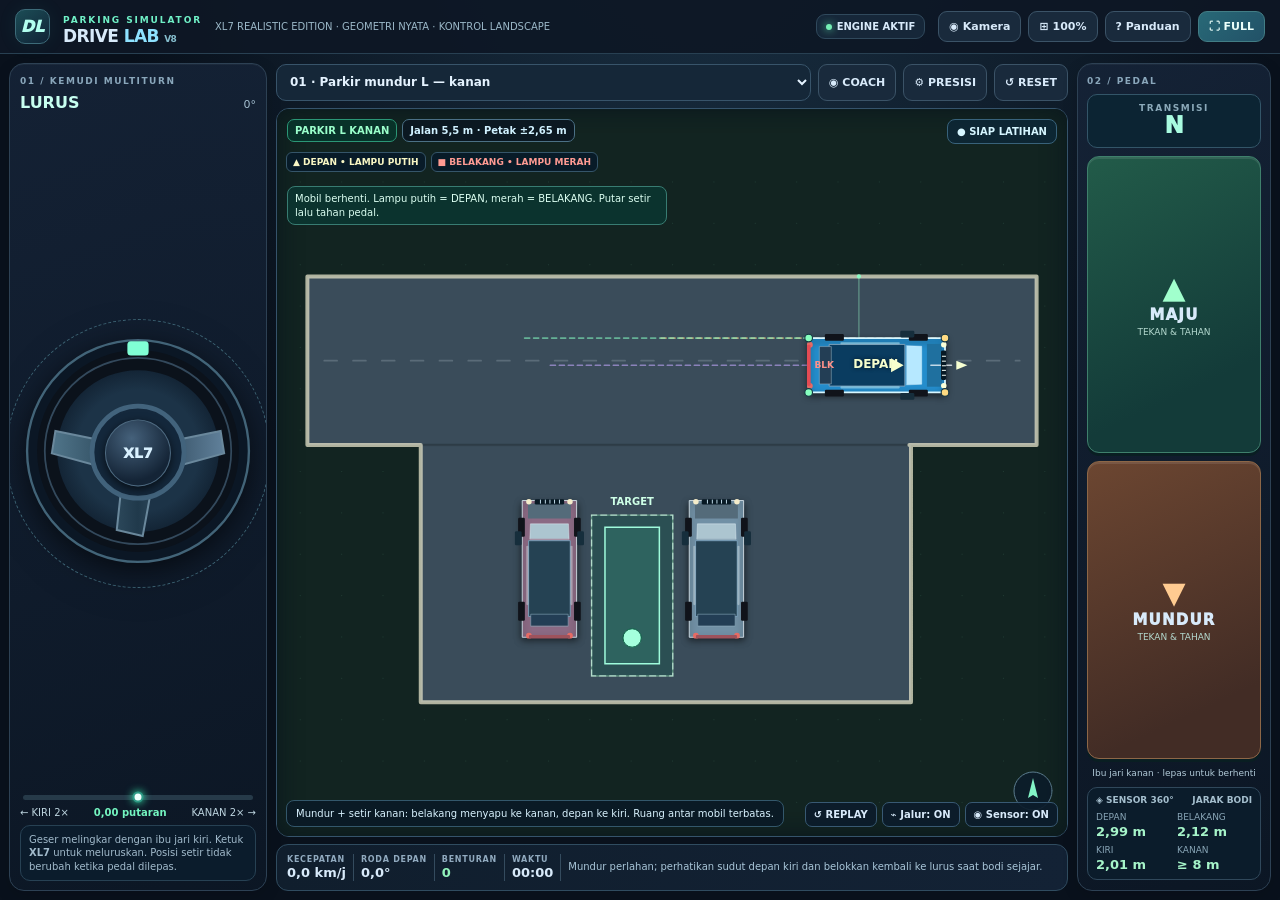
==== commit 3f8a8cd9: "V10: XL7 orientation graphics, rule-based coach, replay ghost, rear schematic camera and smoother st" ====
--- a/index.html
+++ b/index.html
@@ -191,29 +191,85 @@
 const windshield=[forwardPoint(p,2.36,-.64),forwardPoint(p,2.85,-.62),forwardPoint(p,2.85,.62),forwardPoint(p,2.36,.64)];fillPoly(windshield,player?'#b6e8ff':'#acc5d0','#eff9ff88',.7);
 const back=[forwardPoint(p,-.48,-.61),forwardPoint(p,-.10,-.61),forwardPoint(p,-.10,.61),forwardPoint(p,-.48,.61)];fillPoly(back,'#233e55','#87a4b7',.6);
 const hood=[forwardPoint(p,3.02,-.7),forwardPoint(p,3.51,-.7),forwardPoint(p,3.51,.7),forwardPoint(p,3.02,.7)];fillPoly(hood,player?'#1f709f':'#546b7a','',.7);
-for(const side of[-1,1]){for(const x of[CAR.wheelbase,0]){const c=forwardPoint(p,x,side*(CAR.half+.025));const e=p2screen(c);ctx.save();ctx.translate(e.x,e.y);ctx.rotate(p.a+(x>1?rad(player?state.steer/CAR.maxWheelDeg*CAR.maxTireDeg:0):0));roundedRectPath(-s*.31,-s*.11,s*.62,s*.22,s*.04);ctx.fillStyle='#10131a';ctx.fill();ctx.restore()}}
+for(const side of[-1,1]){for(const x of[CAR.wheelbase,0]){const c=forwardPoint(p,x,side*(CAR.half+.025));const e=p2screen(c);ctx.save();ctx.translate(e.x,e.y);ctx.rotate(p.a+(x>1?(player?state.actualTire:0):0));roundedRectPath(-s*.31,-s*.11,s*.62,s*.22,s*.04);ctx.fillStyle='#10131a';ctx.fill();ctx.restore()}}
 for(const v of[-.67,.67]){const f=p2screen(forwardPoint(p,3.57,v));const r=p2screen(forwardPoint(p,-.8,v));ctx.fillStyle=player?'#faffd7':'#f4ecca';ctx.beginPath();ctx.arc(f.x,f.y,Math.max(1.4,s*.09),0,TAU);ctx.fill();ctx.fillStyle='#e56b64';ctx.beginPath();ctx.arc(r.x,r.y,Math.max(1.4,s*.095),0,TAU);ctx.fill()}
 if(player){ctx.strokeStyle='#f5faffc2';ctx.lineWidth=1.6;const a=p2screen(forwardPoint(p,3.15,0)),b=p2screen(forwardPoint(p,3.82,0));ctx.beginPath();ctx.moveTo(a.x,a.y);ctx.lineTo(b.x,b.y);ctx.stroke();for(const [u,v,c] of [[CAR.front,-CAR.half,'#ffdb82'],[-CAR.rear,-CAR.half,'#87ffbf'],[CAR.front,CAR.half,'#ffdb82'],[-CAR.rear,CAR.half,'#87ffbf']]){const q=p2screen(forwardPoint(p,u,v));ctx.beginPath();ctx.arc(q.x,q.y,Math.max(2.0,s*.125),0,TAU);ctx.fillStyle=c;ctx.fill();ctx.lineWidth=1.1;ctx.strokeStyle='#123340';ctx.stroke()}}
+
+// XL7 V10 top-down learner details: unique grille/hood at the FRONT, red tail at REAR.
+const frontMid=p2screen(forwardPoint(p,CAR.front,0));
+const rearMid=p2screen(forwardPoint(p,-CAR.rear,0));
+ctx.save();ctx.translate(frontMid.x,frontMid.y);ctx.rotate(p.a);
+ctx.fillStyle='#071924';roundedRectPath(-s*.13,-s*.48,s*.17,s*.96,s*.045);ctx.fill();
+ctx.fillStyle=player?'#f6fff9':'#bdd8e6';for(const yy of[-.31,-.15,0,.15,.31])ctx.fillRect(-s*.10,s*yy,s*.13,Math.max(1,s*.025));ctx.restore();
+ctx.save();ctx.translate(rearMid.x,rearMid.y);ctx.rotate(p.a);
+ctx.fillStyle=player?'#e44b54':'#9e525c';roundedRectPath(-s*.055,-s*.67,s*.12,s*1.34,s*.035);ctx.fill();
+if(player&&state.intent<0){ctx.fillStyle='#ecffff';ctx.fillRect(0,-s*.48,s*.08,s*.15);ctx.fillRect(0,s*.33,s*.08,s*.15)}ctx.restore();
+for(const side of[-1,1]){
+ const m=p2screen(forwardPoint(p,2.38,side*(CAR.half+.13)));ctx.save();ctx.translate(m.x,m.y);ctx.rotate(p.a);
+ ctx.fillStyle='#162e3c';roundedRectPath(-s*.23,-s*.11,s*.46,s*.22,s*.045);ctx.fill();ctx.restore();
+ const railA=p2screen(forwardPoint(p,.23,side*.72)),railB=p2screen(forwardPoint(p,2.1,side*.72));
+ ctx.beginPath();ctx.moveTo(railA.x,railA.y);ctx.lineTo(railB.x,railB.y);ctx.strokeStyle=player?'#b9e3ed88':'#d2e1e677';ctx.lineWidth=Math.max(1,s*.07);ctx.stroke();
+}
+if(player){
+ const roofPos=p2screen(forwardPoint(p,1.28,0));ctx.save();ctx.translate(roofPos.x,roofPos.y);ctx.rotate(p.a);
+ ctx.textAlign='center';ctx.textBaseline='middle';ctx.font='900 '+Math.max(7,Math.min(12,s*.62))+'px system-ui';
+ ctx.fillStyle='#f7ffce';ctx.shadowColor='#061625';ctx.shadowBlur=4;ctx.fillText('DEPAN',s*.07,0);
+ ctx.shadowBlur=0;ctx.fillStyle='#f7ffce';ctx.beginPath();ctx.moveTo(s*.98,0);ctx.lineTo(s*.57,-s*.23);ctx.lineTo(s*.57,s*.23);ctx.closePath();ctx.fill();ctx.restore();
+ const rearPos=p2screen(forwardPoint(p,-.33,0));ctx.save();ctx.translate(rearPos.x,rearPos.y);ctx.rotate(p.a);
+ ctx.textAlign='center';ctx.textBaseline='middle';ctx.font='900 '+Math.max(6,Math.min(9,s*.46))+'px system-ui';ctx.fillStyle='#ff918a';ctx.fillText('BLK',0,0);ctx.restore();
+ const tip=p2screen(forwardPoint(p,CAR.front+.55,0));
+ ctx.save();ctx.translate(tip.x,tip.y);ctx.rotate(p.a);ctx.fillStyle='#f6ffd2';
+ ctx.beginPath();ctx.moveTo(s*.18,0);ctx.lineTo(-s*.18,-s*.15);ctx.lineTo(-s*.18,s*.15);ctx.closePath();ctx.fill();ctx.restore();
+}
 ctx.restore()}
 function drawTrail(){if(state.trail.length<2)return;ctx.beginPath();const q=p2screen(state.trail[0]);ctx.moveTo(q.x,q.y);for(let i=1;i<state.trail.length;i++){const p=p2screen(state.trail[i]);ctx.lineTo(p.x,p.y)}ctx.strokeStyle='#7bccff88';ctx.lineWidth=2;ctx.stroke()}
-function prediction(){if(!state.path||state.won)return;let p={...state.car},v=(state.intent||state.level.id==='right'||state.level.id==='left'||state.id==='parallel'||state.id==='garage'||state.id==='lreverse'?-1:1)*1.65; if(state.intent)v=state.intent*1.65;const st=rad(state.steer/CAR.maxWheelDeg*CAR.maxTireDeg);const middle=[],fr=[],bl=[];for(let i=0;i<125;i++){const candidate=propagate(p,v,st,.045);if(isBlocked(candidate))break;p=candidate;middle.push(p);fr.push(forwardPoint(p,CAR.front,-CAR.half));bl.push(forwardPoint(p,-CAR.rear,-CAR.half))}for(const [arr,col]of [[middle,'#c5a9ff95'],[fr,'#ffca88a8'],[bl,'#82f5bf99']]){if(!arr.length)continue;ctx.beginPath();const a=p2screen(arr===fr?forwardPoint(state.car,CAR.front,-CAR.half):arr===bl?forwardPoint(state.car,-CAR.rear,-CAR.half):state.car);ctx.moveTo(a.x,a.y);for(const p of arr){const q=p2screen(p);ctx.lineTo(q.x,q.y)}ctx.lineWidth=1.7;ctx.strokeStyle=col;ctx.setLineDash([5,4]);ctx.stroke();ctx.setLineDash([])}}
+function prediction(){if(!state.path||state.won)return;let p={...state.car},v=(state.intent||state.level.id==='right'||state.level.id==='left'||state.id==='parallel'||state.id==='garage'||state.id==='lreverse'?-1:1)*1.65; if(state.intent)v=state.intent*1.65;const st=state.actualTire;const middle=[],fr=[],bl=[];for(let i=0;i<125;i++){const candidate=propagate(p,v,st,.045);if(isBlocked(candidate))break;p=candidate;middle.push(p);fr.push(forwardPoint(p,CAR.front,-CAR.half));bl.push(forwardPoint(p,-CAR.rear,-CAR.half))}for(const [arr,col]of [[middle,'#c5a9ff95'],[fr,'#ffca88a8'],[bl,'#82f5bf99']]){if(!arr.length)continue;ctx.beginPath();const a=p2screen(arr===fr?forwardPoint(state.car,CAR.front,-CAR.half):arr===bl?forwardPoint(state.car,-CAR.rear,-CAR.half):state.car);ctx.moveTo(a.x,a.y);for(const p of arr){const q=p2screen(p);ctx.lineTo(q.x,q.y)}ctx.lineWidth=1.7;ctx.strokeStyle=col;ctx.setLineDash([5,4]);ctx.stroke();ctx.setLineDash([])}}
 function drawSensors(){if(!state.sensors)return;for(const b of state.stats){if(!Number.isFinite(b.d)||b.d>2.1)continue;const x=p2screen(b.o),end=p2screen({x:b.o.x+Math.cos(b.a)*b.d,y:b.o.y+Math.sin(b.a)*b.d});ctx.beginPath();ctx.moveTo(x.x,x.y);ctx.lineTo(end.x,end.y);ctx.strokeStyle=b.d<.35?'#ff8d82b0':b.d<.8?'#ffd081ab':'#9cfdcb66';ctx.lineWidth=b.d<.35?2.3:1.3;ctx.stroke();ctx.beginPath();ctx.arc(end.x,end.y,2.1,0,TAU);ctx.fillStyle=b.d<.35?'#ff8d82':'#8bfac4';ctx.fill()}}
 function drawCompass(){const a=state.car.a;ctx.save();const x=CW-34,y=CH-45;ctx.fillStyle='#0c1c2bd0';ctx.strokeStyle='#5b7c8e';ctx.lineWidth=1;ctx.beginPath();ctx.arc(x,y,19,0,TAU);ctx.fill();ctx.stroke();ctx.translate(x,y);ctx.rotate(a);ctx.beginPath();ctx.moveTo(0,-13);ctx.lineTo(5,7);ctx.lineTo(0,4);ctx.lineTo(-5,7);ctx.closePath();ctx.fillStyle='#83f5c6';ctx.fill();ctx.restore()}
-function draw(){ctx.setTransform(dpr,0,0,dpr,0,0);state.view=computeView();drawEnvironment();drawSpace();drawGoal();drawTrail();for(const o of state.level.obstacles)drawObstacle(o);prediction();drawSensors();drawVehicle(state.car,'#248dcc',true);drawCompass()}
+
+function drawRearCameraInset(){
+ if(state.camera!=='rear')return;
+ const w=Math.min(190,Math.max(125,CW*.32)),h=Math.min(130,Math.max(78,CH*.37)),xx=CW-w-10,yy=37;
+ ctx.save();roundedRectPath(xx,yy,w,h,9);ctx.clip();ctx.fillStyle='#0b1724';ctx.fillRect(xx,yy,w,h);
+ const zoom=Math.min(25,Math.max(12,w/8.5)),a=state.car.a,co=Math.cos(a),si=Math.sin(a);
+ const local=q=>{const dx=q.x-state.car.x,dy=q.y-state.car.y;return{x:xx+w/2+(-dx*si+dy*co)*zoom,y:yy+h-13+(dx*co+dy*si+CAR.rear)*zoom}};
+ function patch(poly,color,edge){if(!poly||!poly.length)return;ctx.beginPath();poly.forEach((q,i)=>{const p=local(q);if(!i)ctx.moveTo(p.x,p.y);else ctx.lineTo(p.x,p.y)});ctx.closePath();ctx.fillStyle=color;ctx.fill();if(edge){ctx.strokeStyle=edge;ctx.lineWidth=1;ctx.stroke()}}
+ for(const r of state.level.roads)patch(rectCorners(r),'#455663','#8daca777');
+ for(const o of state.level.obstacles)patch(obstacleCorners(o),o.kind==='car'?'#b6868b':'#a49573','#ffe4c7');
+ ctx.strokeStyle='#73f3cb9c';ctx.lineWidth=1.4;ctx.setLineDash([5,5]);
+ for(const offset of[-1.15,1.15]){const b=local(forwardPoint(state.car,-CAR.rear-.2,offset)),e=local(forwardPoint(state.car,-CAR.rear-5.4,offset));ctx.beginPath();ctx.moveTo(b.x,b.y);ctx.lineTo(e.x,e.y);ctx.stroke()}
+ ctx.setLineDash([]);ctx.fillStyle='#ff747b';ctx.fillRect(xx+w*.24,yy+h-13,w*.52,5);
+ ctx.fillStyle='#071a24e8';ctx.fillRect(xx,yy,w,22);
+ ctx.fillStyle='#dafff1';ctx.textAlign='left';ctx.font='900 10px system-ui';ctx.fillText('KAMERA MUNDUR • SKEMA 2D',xx+7,yy+15);
+ ctx.restore();
+}
+function drawReplayGhost(){
+ if(!state.replay)return;
+ const frames=state.replay.frames,frame=frames[Math.min(frames.length-1,Math.floor(state.replay.cursor))];if(!frame)return;
+ ctx.save();ctx.globalAlpha=.68;drawVehicle(frame,'#f1bd53',false);ctx.restore();
+ const q=p2screen(frame);ctx.save();ctx.fillStyle='#fff1bc';ctx.font='900 10px system-ui';ctx.textAlign='center';ctx.fillText('REPLAY',q.x,q.y-17);ctx.restore();
+}
+function draw(){ctx.setTransform(dpr,0,0,dpr,0,0);state.view=computeView();drawEnvironment();drawSpace();drawGoal();drawTrail();for(const o of state.level.obstacles)drawObstacle(o);prediction();drawSensors();drawVehicle(state.car,'#248dcc',true);drawReplayGhost();drawCompass();drawRearCameraInset()}
 function reflectIntents(){let f=false,r=false;for(const v of state.pressed.values()){if(v===1)f=true;else if(v===-1)r=true}for(const k of state.keys){if(k==='up')f=true;if(k==='down')r=true}state.intent=(f===r)?0:f?1:-1;$('forward').classList.toggle('held',f);$('reverse').classList.toggle('held',r);$('gear').textContent=state.intent>0?'D':state.intent<0?'R':'N'}
-function updateHud(force=false){if(!force&&state.clock-state.lastHud<.11)return;state.lastHud=state.clock;const velocity=Math.abs(state.speed)*3.6;$('speedValue').textContent=`${velocity.toFixed(1).replace('.',',')} km/j`;$('roadWheel').textContent=`${(state.steer/CAR.maxWheelDeg*CAR.maxTireDeg).toFixed(1).replace('.',',')}°`;$('timeValue').textContent=[Math.floor(state.clock/60),Math.floor(state.clock%60)].map(x=>String(x).padStart(2,'0')).join(':');$('hitsValue').textContent=state.collisions;state.stats=measure();for(const [key,id]of [['front','distFront'],['rear','distBack'],['left','distLeft'],['right','distRight']]){const d=state.stats.find(x=>x.key===key)?.d??8,el=$(id);el.textContent=d>=7.95?'≥ 8 m':`${fmt(d)} m`;el.className=d<.35?'bad':d<.8?'warn':''}indicator();}
-function loop(timestamp){let dt=Math.max(0,Math.min((timestamp-state.last)/1000,.045));state.last=timestamp;state.clock+=dt;const target=state.intent*(state.precision?V.precise:V.normal);state.speed+=(target-state.speed)*Math.min(1,dt*(state.intent?3:9));if(Math.abs(state.speed)<.012)state.speed=0;if(!state.won&&Math.abs(state.speed)>.004){const delta=rad(state.steer/CAR.maxWheelDeg*CAR.maxTireDeg);let steps=Math.max(1,Math.ceil(Math.abs(state.speed*dt)/.018)),h=dt/steps;for(let i=0;i<steps;i++){const candidate=propagate(state.car,state.speed,delta,h);if(isBlocked(candidate)){state.speed=0;const now=timestamp/1000;if(now-state.prevImpact>.7){state.collisions++;state.prevImpact=now;state.pausedImpact=state.clock;announce('⚠ Terhalang! Kembalikan setir atau ganti arah pedal untuk mengoreksi.',2.5);if(navigator.vibrate)navigator.vibrate(50)}break}state.car=candidate}const last=state.trail.at(-1);if(!last||Math.hypot(last.x-state.car.x,last.y-state.car.y)>.09){state.trail.push({...state.car});if(state.trail.length>1200)state.trail.shift()}if(reachedGoal()){state.won=true;state.speed=0;removeHeld();const n=state.collisions,stars=n===0?3:n<=2?2:1;$('winStars').textContent='★'.repeat(stars)+'☆'.repeat(3-stars);$('winDetails').textContent=`${n} benturan · ${Math.floor(state.clock)} detik · ${stars===3?'Excellent!':stars===2?'Bagus!':'Terus berlatih!'}`;$('winPopup').hidden=false;announce('🏆 Berhasil! Pilih level berikutnya atau ulangi untuk hasil lebih baik.',30)}}
+function updateHud(force=false){if(!force&&state.clock-state.lastHud<.11)return;state.lastHud=state.clock;if(state.coach)$('coachBox').textContent=coachAdvice();const velocity=Math.abs(state.speed)*3.6;$('speedValue').textContent=`${velocity.toFixed(1).replace('.',',')} km/j`;$('roadWheel').textContent=`${(state.steer/CAR.maxWheelDeg*CAR.maxTireDeg).toFixed(1).replace('.',',')}°`;$('timeValue').textContent=[Math.floor(state.clock/60),Math.floor(state.clock%60)].map(x=>String(x).padStart(2,'0')).join(':');$('hitsValue').textContent=state.collisions;state.stats=measure();for(const [key,id]of [['front','distFront'],['rear','distBack'],['left','distLeft'],['right','distRight']]){const d=state.stats.find(x=>x.key===key)?.d??8,el=$(id);el.textContent=d>=7.95?'≥ 8 m':`${fmt(d)} m`;el.className=d<.35?'bad':d<.8?'warn':''}indicator();}
+function loop(timestamp){let dt=Math.max(0,Math.min((timestamp-state.last)/1000,.045));state.last=timestamp;state.clock+=dt;
+const desiredTire=rad(state.steer/CAR.maxWheelDeg*CAR.maxTireDeg);
+state.actualTire+=clamp(desiredTire-state.actualTire,-rad(145)*dt,rad(145)*dt);
+if(state.replay){state.replay.cursor+=dt*11;if(state.replay.cursor>=state.replay.frames.length){state.replay=null;$('replayBtn').textContent='↺ REPLAY';}}
+const steerFactor=1-.25*Math.min(1,Math.abs(state.actualTire)/rad(CAR.maxTireDeg));
+const target=(state.replay?0:state.intent)*(state.precision?V.precise:V.normal)*steerFactor;
+state.speed+=(target-state.speed)*Math.min(1,dt*(state.intent?2.5:6));if(Math.abs(state.speed)<.012)state.speed=0;if(!state.won&&Math.abs(state.speed)>.004){const delta=state.actualTire;let steps=Math.max(1,Math.ceil(Math.abs(state.speed*dt)/.018)),h=dt/steps;for(let i=0;i<steps;i++){const candidate=propagate(state.car,state.speed,delta,h);if(isBlocked(candidate)){state.speed=0;const now=timestamp/1000;if(now-state.prevImpact>.7){state.collisions++;state.prevImpact=now;state.pausedImpact=state.clock;announce('⚠ Terhalang! Kembalikan setir atau ganti arah pedal untuk mengoreksi.',2.5);if(navigator.vibrate)navigator.vibrate(50)}break}state.car=candidate}const last=state.trail.at(-1);if(!last||Math.hypot(last.x-state.car.x,last.y-state.car.y)>.09){state.trail.push({...state.car});state.history.push({...state.car});if(state.trail.length>1200)state.trail.shift();if(state.history.length>2000)state.history.shift()}if(reachedGoal()){state.won=true;state.speed=0;removeHeld();const n=state.collisions,stars=n===0?3:n<=2?2:1;$('winStars').textContent='★'.repeat(stars)+'☆'.repeat(3-stars);$('winDetails').textContent=`${n} benturan · ${Math.floor(state.clock)} detik · ${stars===3?'Excellent!':stars===2?'Bagus!':'Terus berlatih!'}`;$('winPopup').hidden=false;announce('🏆 Berhasil! Pilih level berikutnya atau ulangi untuk hasil lebih baik.',30)}}
 if(state.message&&state.clock>state.msgUntil){$('message').textContent=state.level.tip;state.message=''}
 updateHud();draw();requestAnimationFrame(frame)}
 for(const l of LEVELS){const op=document.createElement('option');op.value=l.id;op.textContent=l.title;$('mission').append(op)}
 $('mission').addEventListener('change',e=>initialize(e.target.value));$('resetBtn').addEventListener('click',()=>initialize(state.id));$('retryMission').addEventListener('click',()=>initialize(state.id));$('nextMission').addEventListener('click',()=>{const i=LEVELS.findIndex(l=>l.id===state.id);initialize(LEVELS[(i+1)%LEVELS.length].id)});
 $('centerWheel').addEventListener('pointerdown',e=>e.stopPropagation());$('centerWheel').addEventListener('click',e=>{e.stopPropagation();setSteer(0)});
 const wheel=$('wheel');let activeWheel=null,lastAngle=0;function releaseWheelTracking(){const old=activeWheel;activeWheel=null;lastAngle=0;if(old!==null){try{if(wheel.hasPointerCapture&&wheel.hasPointerCapture(old))wheel.releasePointerCapture(old)}catch(e){/* Safari can release capture automatically */}}}function getAngle(e){const r=wheel.getBoundingClientRect();return deg(Math.atan2(e.clientY-(r.top+r.height/2),e.clientX-(r.left+r.width/2)))}
-wheel.addEventListener('pointerdown',e=>{if(e.target.closest('button'))return;if(e.pointerType==='mouse'&&e.button!==0)return;e.preventDefault();if(activeWheel!==null&&activeWheel!==e.pointerId){releaseWheelTracking()}activeWheel=e.pointerId;lastAngle=getAngle(e);try{wheel.setPointerCapture(e.pointerId)}catch(_){/* Safari preview fallback */}});
+wheel.addEventListener('pointerdown',e=>{if(e.target.closest('button'))return;if(e.pointerType==='mouse'&&e.button!==0)return;e.preventDefault();if(state.replay)return;if(activeWheel!==null&&activeWheel!==e.pointerId){releaseWheelTracking()}activeWheel=e.pointerId;lastAngle=getAngle(e);try{wheel.setPointerCapture(e.pointerId)}catch(_){/* Safari preview fallback */}});
 wheel.addEventListener('pointermove',e=>{if(e.pointerId!==activeWheel)return;e.preventDefault();const a=getAngle(e);let d=a-lastAngle;if(d>180)d-=360;if(d< -180)d+=360;lastAngle=a;setSteer(state.steer+d)});
 function releaseWheel(e){if(e.pointerId===activeWheel)releaseWheelTracking()}for(const event of['pointerup','pointercancel','lostpointercapture'])wheel.addEventListener(event,releaseWheel);for(const event of['pointerup','pointercancel'])window.addEventListener(event,releaseWheel,true);
 wheel.addEventListener('keydown',e=>{if(e.key==='ArrowLeft'||e.key==='ArrowRight'){e.preventDefault();setSteer(state.steer+(e.key==='ArrowLeft'?-36:36))}if(e.key==='Home'){e.preventDefault();setSteer(0)}});
-function bindPedal(el,dir){el.addEventListener('pointerdown',e=>{e.preventDefault();if(e.pointerType==='mouse'&&e.button!==0)return;try{el.setPointerCapture(e.pointerId)}catch(_){/* Safari fallback */};state.pressed.set(e.pointerId,dir);reflectIntents()});const off=e=>{state.pressed.delete(e.pointerId);reflectIntents()};for(const ev of['pointerup','pointercancel','lostpointercapture'])el.addEventListener(ev,off);el.addEventListener('contextmenu',e=>e.preventDefault())}
+function bindPedal(el,dir){el.addEventListener('pointerdown',e=>{e.preventDefault();if(state.replay)return;if(e.pointerType==='mouse'&&e.button!==0)return;try{el.setPointerCapture(e.pointerId)}catch(_){/* Safari fallback */};state.pressed.set(e.pointerId,dir);reflectIntents()});const off=e=>{state.pressed.delete(e.pointerId);reflectIntents()};for(const ev of['pointerup','pointercancel','lostpointercapture'])el.addEventListener(ev,off);el.addEventListener('contextmenu',e=>e.preventDefault())}
 bindPedal($('forward'),1);bindPedal($('reverse'),-1);
 function releaseAll(){releaseWheelTracking();removeHeld();reflectIntents()}
 // Prevent iOS Safari pinch/double-tap page zoom; retain independent wheel+pedal pointers.
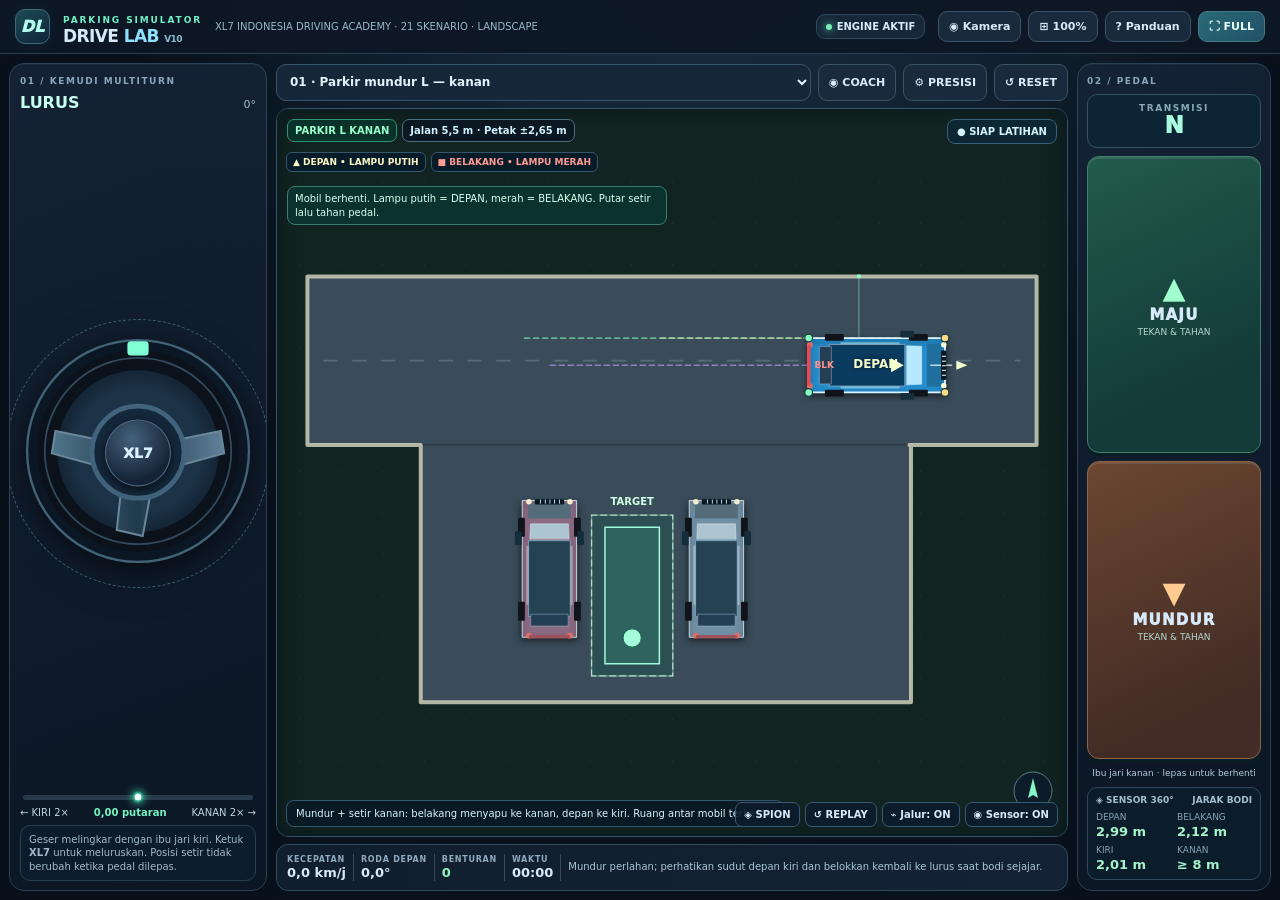
==== commit 279f2b6d: "V10: Indonesian scene markers, side mirror schematics and version UI" ====
--- a/index.html
+++ b/index.html
@@ -66,8 +66,8 @@
 <div id="app">
 <header>
 <div class="brandIcon">DL</div>
-<div class="brand"><span class="kicker">PARKING SIMULATOR</span><b>DRIVE <em>LAB</em> <span style="font-size:9px;color:#85bdcd">V8</span></b></div>
-<div class="subbrand">XL7 REALISTIC EDITION · GEOMETRI NYATA · KONTROL LANDSCAPE</div>
+<div class="brand"><span class="kicker">PARKING SIMULATOR</span><b>DRIVE <em>LAB</em> <span style="font-size:9px;color:#85bdcd">V10</span></b></div>
+<div class="subbrand">XL7 INDONESIA DRIVING ACADEMY · 21 SKENARIO · LANDSCAPE</div>
 <div class="chip"><i></i><span id="headerLabel">MEMUAT ENGINE</span></div>
 <div class="topBtns"><button class="mini" id="camBtn">◉ Kamera</button><button class="mini" id="viewResetBtn" title="Kembalikan seluruh peta">⊞ 100%</button><button class="mini" id="helpBtn">? Panduan</button><button class="mini primary" id="fullBtn">⛶ FULL</button></div>
 </header>
@@ -98,7 +98,7 @@
 <div id="statusFlag">● SIAP LATIHAN</div>
 <div class="winPopup" id="winPopup" hidden><div class="trophy">🏆</div><h2>Manuver berhasil!</h2><div class="stars" id="winStars">★★★</div><p id="winDetails">Selesai tanpa menyenggol apa pun.</p><div class="winButtons"><button id="nextMission">LEVEL BERIKUTNYA →</button><button class="secondary" id="retryMission">↺ ULANGI</button></div></div>
 <div class="overlayBottom" id="message">Ikuti penanda target hijau.</div>
-<div class="sceneTools"><button id="replayBtn" title="Putar ulang lintasan">↺ REPLAY</button><button id="pathBtn">⌁ Jalur: ON</button><button id="sensorBtn">◉ Sensor: ON</button></div>
+<div class="sceneTools"><button id="mirrorBtn" title="Spion jarak samping">◈ SPION</button><button id="replayBtn" title="Putar ulang lintasan">↺ REPLAY</button><button id="pathBtn">⌁ Jalur: ON</button><button id="sensorBtn">◉ Sensor: ON</button></div>
 </div>
 <div class="bottomBar"><div class="stat"><label>KECEPATAN</label><b id="speedValue">0,0 km/j</b></div><div class="sep"></div><div class="stat"><label>RODA DEPAN</label><b id="roadWheel">0,0°</b></div><div class="sep"></div><div class="stat"><label>BENTURAN</label><b id="hitsValue" class="good">0</b></div><div class="sep"></div><div class="stat"><label>WAKTU</label><b id="timeValue">00:00</b></div><div class="sep"></div><div class="bottomTip" id="missionTip">Ukur seluruh badan mobil, bukan hanya belakang.</div></div>
 </main>
@@ -151,7 +151,7 @@
 {id:'buntu',title:'21 · Putar di gang buntu',tag:'GANG BUNTU',width:5.2,roadText:'Gang buntu dengan kantong putar',bounds:rect(0,0,26,16),roads:[rect(1.1,4.2,23.7,5.2),rect(18.0,1.4,5.2,11.6)],start:{x:5.0,y:6.8,a:0},goal:{x:5.0,y:6.8,a:Math.PI},obstacles:[],intro:'Gang buntu dengan kantong putar. Cari ruang untuk beberapa kali maju dan mundur.',tip:'Gunakan seluruh kantong putar, jaga sudut luar bodi, dan koreksi setir bertahap.'}
 ];
 const canvas=$('gameCanvas'),ctx=canvas.getContext('2d',{alpha:false});let dpr=1,CW=600,CH=320;
-const state={id:LEVELS[0].id,level:LEVELS[0],car:{},steer:0,speed:0,intent:0,pressed:new Map(),keys:new Set(),collisions:0,pausedImpact:0,prevImpact:0,clock:0,won:false,path:true,sensors:true,camera:'map',precision:true,coach:true,actualTire:0,replay:null,history:[],trail:[],last:performance.now(),message:'',msgUntil:0,view:{ox:0,oy:0,s:15},stats:[],lastHud:0,lastHazard:0};
+const state={id:LEVELS[0].id,level:LEVELS[0],car:{},steer:0,speed:0,intent:0,pressed:new Map(),keys:new Set(),collisions:0,pausedImpact:0,prevImpact:0,clock:0,won:false,path:true,sensors:true,camera:'map',precision:true,coach:true,mirrors:false,actualTire:0,replay:null,history:[],trail:[],last:performance.now(),message:'',msgUntil:0,view:{ox:0,oy:0,s:15},stats:[],lastHud:0,lastHazard:0};
 function forwardPoint(p,u,v){return{x:p.x+Math.cos(p.a)*u-Math.sin(p.a)*v,y:p.y+Math.sin(p.a)*u+Math.cos(p.a)*v}}
 function corners(p,rear=CAR.rear,front=CAR.front,half=CAR.half){return[forwardPoint(p,-rear,-half),forwardPoint(p,front,-half),forwardPoint(p,front,half),forwardPoint(p,-rear,half)]}
 function rectCorners(r){return[{x:r.x,y:r.y},{x:r.x+r.w,y:r.y},{x:r.x+r.w,y:r.y+r.h},{x:r.x,y:r.y+r.h}]}
@@ -249,7 +249,49 @@
  ctx.save();ctx.globalAlpha=.68;drawVehicle(frame,'#f1bd53',false);ctx.restore();
  const q=p2screen(frame);ctx.save();ctx.fillStyle='#fff1bc';ctx.font='900 10px system-ui';ctx.textAlign='center';ctx.fillText('REPLAY',q.x,q.y-17);ctx.restore();
 }
-function draw(){ctx.setTransform(dpr,0,0,dpr,0,0);state.view=computeView();drawEnvironment();drawSpace();drawGoal();drawTrail();for(const o of state.level.obstacles)drawObstacle(o);prediction();drawSensors();drawVehicle(state.car,'#248dcc',true);drawReplayGhost();drawCompass();drawRearCameraInset()}
+
+function drawSideMirrors(){
+ if(!state.mirrors)return;
+ const measures=state.stats.length?state.stats:measure(),find=key=>measures.find(o=>o.key===key)?.d??8;
+ const w=Math.min(120,Math.max(80,CW*.22)),h=Math.min(71,Math.max(52,CH*.23));
+ for(const [left,key,label] of [[true,'left','KIRI'],[false,'right','KANAN']]){
+  const x=left?10:CW-w-10,y=Math.min(145,Math.max(88,CH*.28)),d=find(key);
+  ctx.save();roundedRectPath(x,y,w,h,8);ctx.clip();
+  ctx.fillStyle='#0d2634e9';ctx.fillRect(x,y,w,h);
+  ctx.fillStyle='#243c48';ctx.fillRect(x+5,y+23,w-10,h-27);
+  ctx.strokeStyle='#a4bbc2aa';ctx.lineWidth=1;
+  ctx.beginPath();ctx.moveTo(x+w/2,y+24);ctx.lineTo(x+w/2,y+h);ctx.stroke();
+  ctx.fillStyle=d<.55?'#fa7b77':d<1?'#e5b16f':'#6de2b4';
+  ctx.fillRect(x+(left?w*.25:w*.70),y+28,d<1?w*.24:w*.10,h*.46);
+  ctx.fillStyle='#d5effc';ctx.font='900 9px system-ui';ctx.textAlign='left';ctx.fillText('SPION '+label+' • SKEMA',x+7,y+15);
+  ctx.font='bold 10px system-ui';ctx.fillText(d>=7.9?'8m+':d.toFixed(1)+'m',x+7,y+h-8);
+  ctx.restore();
+ }
+}
+function drawIndonesiaDetails(){
+ const id=state.id;
+ let title='';
+ if(id==='ruko')title='RUKO · PERTOKOAN';
+ else if(id==='minimarket')title='PARKIR MINIMARKET';
+ else if(id==='carport')title='CARPORT RUMAH';
+ else if(id==='portal')title='PORTAL KOMPLEK';
+ else if(id==='motorgang')title='GANG PERUMAHAN';
+ else if(id==='pilar'||id==='rammall')title='BASEMENT MALL';
+ else if(id==='got')title='HATI-HATI SELOKAN';
+ else if(id==='gerbang')title='GERBANG PARKIR';
+ else if(id==='trukparkir')title='TRUK PARKIR';
+ else if(id==='buntu')title='JALAN BUNTU';
+ if(!title)return;
+ let p=p2screen({x:state.level.bounds.x+state.level.bounds.w/2,y:state.level.bounds.y+.65});
+ ctx.save();ctx.fillStyle='#dce6ce';ctx.font='900 '+Math.max(10,Math.min(17,state.view.s*.7))+'px system-ui';
+ ctx.textAlign='center';ctx.fillText(title,p.x,p.y);ctx.restore();
+ if(id==='got'){
+  const from=p2screen({x:1.2,y:7.95}),to=p2screen({x:14.2,y:7.95});
+  ctx.save();ctx.strokeStyle='#4c9dbccc';ctx.lineWidth=Math.max(3,state.view.s*.25);ctx.setLineDash([7,4]);
+  ctx.beginPath();ctx.moveTo(from.x,from.y);ctx.lineTo(to.x,to.y);ctx.stroke();ctx.setLineDash([]);ctx.restore();
+ }
+}
+function draw(){ctx.setTransform(dpr,0,0,dpr,0,0);state.view=computeView();drawEnvironment();drawIndonesiaDetails();drawSpace();drawGoal();drawTrail();for(const o of state.level.obstacles)drawObstacle(o);prediction();drawSensors();drawVehicle(state.car,'#248dcc',true);drawReplayGhost();drawCompass();drawRearCameraInset();drawSideMirrors()}
 function reflectIntents(){let f=false,r=false;for(const v of state.pressed.values()){if(v===1)f=true;else if(v===-1)r=true}for(const k of state.keys){if(k==='up')f=true;if(k==='down')r=true}state.intent=(f===r)?0:f?1:-1;$('forward').classList.toggle('held',f);$('reverse').classList.toggle('held',r);$('gear').textContent=state.intent>0?'D':state.intent<0?'R':'N'}
 function updateHud(force=false){if(!force&&state.clock-state.lastHud<.11)return;state.lastHud=state.clock;if(state.coach)$('coachBox').textContent=coachAdvice();const velocity=Math.abs(state.speed)*3.6;$('speedValue').textContent=`${velocity.toFixed(1).replace('.',',')} km/j`;$('roadWheel').textContent=`${(state.steer/CAR.maxWheelDeg*CAR.maxTireDeg).toFixed(1).replace('.',',')}°`;$('timeValue').textContent=[Math.floor(state.clock/60),Math.floor(state.clock%60)].map(x=>String(x).padStart(2,'0')).join(':');$('hitsValue').textContent=state.collisions;state.stats=measure();for(const [key,id]of [['front','distFront'],['rear','distBack'],['left','distLeft'],['right','distRight']]){const d=state.stats.find(x=>x.key===key)?.d??8,el=$(id);el.textContent=d>=7.95?'≥ 8 m':`${fmt(d)} m`;el.className=d<.35?'bad':d<.8?'warn':''}indicator();}
 function loop(timestamp){let dt=Math.max(0,Math.min((timestamp-state.last)/1000,.045));state.last=timestamp;state.clock+=dt;
@@ -290,7 +332,7 @@
  if(state.intent>0)return right?'MAJU + SETIR KANAN: depan ke kanan; roda belakang memotong tikungan.':left?'MAJU + SETIR KIRI: depan ke kiri; roda belakang memotong tikungan.':'MAJU LURUS: jaga jarak kiri dan kanan, koreksi setir kecil.';
  return 'Mobil berhenti. Lampu putih = DEPAN, merah = BELAKANG. Putar setir lalu tahan pedal.';
 }
-$('coachBtn').addEventListener('click',()=>{state.coach=!state.coach;$('coachBtn').textContent=state.coach?'◉ COACH':'○ COACH';$('coachBox').hidden=!state.coach});
+$('coachBtn').addEventListener('click',()=>{state.coach=!state.coach;$('coachBtn').textContent=state.coach?'◉ COACH':'○ COACH';$('coachBox').hidden=!state.coach});$('mirrorBtn').addEventListener('click',()=>{state.mirrors=!state.mirrors;$('mirrorBtn').textContent=state.mirrors?'◈ SPION ✓':'◈ SPION'});
 $('replayBtn').addEventListener('click',()=>{
  if(state.replay){state.replay=null;$('replayBtn').textContent='↺ REPLAY';announce('Replay dihentikan.',2);return}
  if(state.history.length<5){announce('Gerakkan mobil terlebih dahulu untuk merekam lintasan.',3);return}
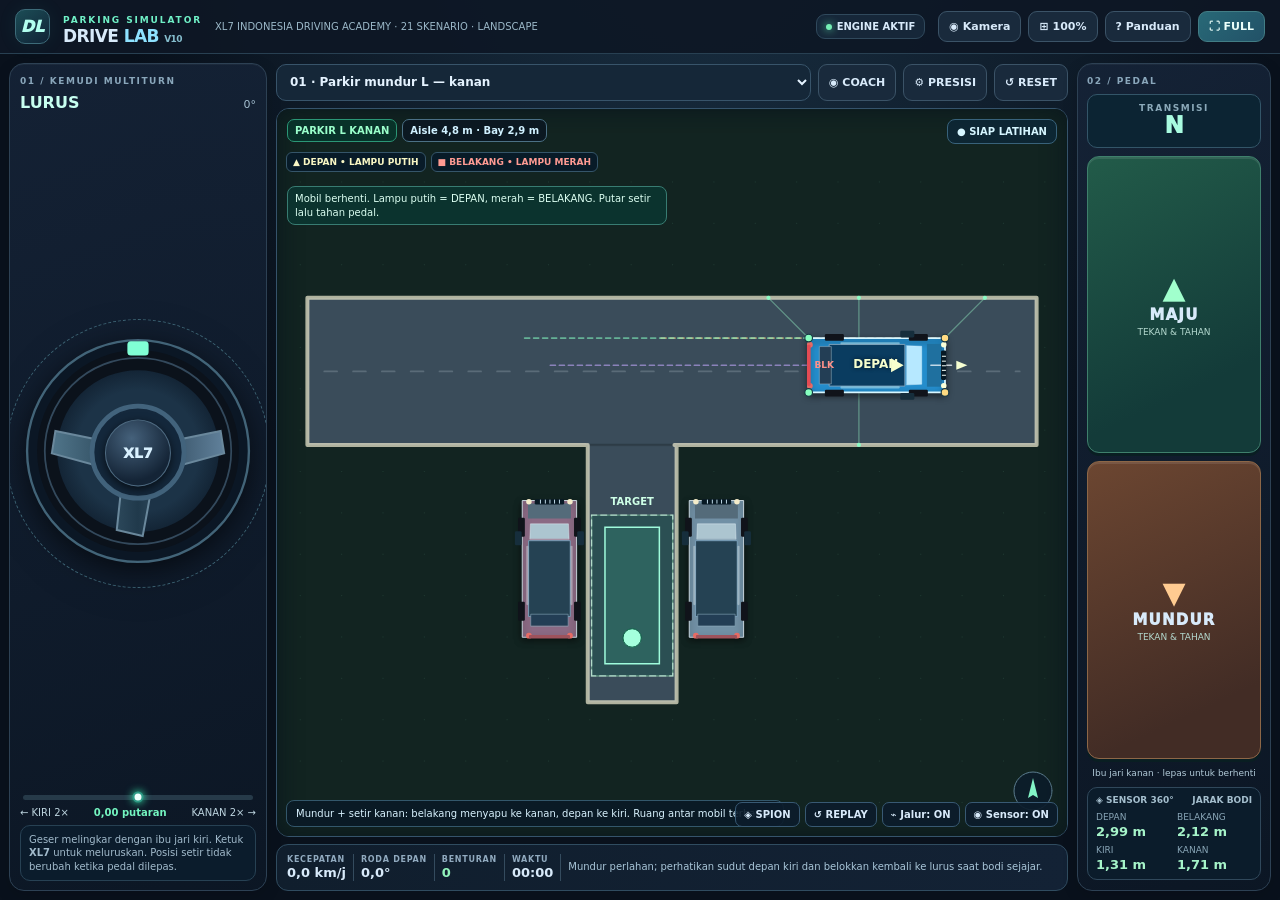
==== commit 25e4a9e3: "V10.1 narrow roads and parking aisles; add eight challenging parking-exit scenarios" ====
--- a/index.html
+++ b/index.html
@@ -128,27 +128,35 @@
 const otherCar=(cx,cy,a,fill='#9b6783',title='Mobil lain')=>({cx,cy,a,fill,title,kind:'car'});
 // Petak target memakai rear axle reference: posisi rear axle target dan arah moncong.
 const LEVELS=[
-{id:'right',title:'01 · Parkir mundur L — kanan',tag:'PARKIR L KANAN',width:5.5,roadText:'Jalan 5,5 m · Petak ±2,65 m',bounds:rect(0,0,25,17),roads:[rect(.6,2.1,23.8,5.5),rect(4.3,7.6,16,8.4)],start:{x:17.8,y:5.00,a:0},goal:{x:11.2,y:13.9,a:-Math.PI/2},parkSlot:{w:2.65,l:5.25},obstacles:[otherCar(8.5,11.65,-Math.PI/2,'#8b6a84','Mobil kiri'),otherCar(13.95,11.65,-Math.PI/2,'#7190a5','Mobil kanan')],intro:'Mundur + setir kanan: belakang menyapu ke kanan, depan ke kiri. Ruang antar mobil terbatas.',tip:'Mundur perlahan; perhatikan sudut depan kiri dan belokkan kembali ke lurus saat bodi sejajar.'},
-{id:'left',title:'02 · Parkir mundur L — kiri',tag:'PARKIR L KIRI',width:5.5,roadText:'Jalan 5,5 m · Petak ±2,65 m',bounds:rect(0,0,25,17),roads:[rect(.6,2.1,23.8,5.5),rect(4.3,7.6,16,8.4)],start:{x:6.3,y:5.0,a:Math.PI},goal:{x:11.2,y:13.9,a:-Math.PI/2},parkSlot:{w:2.65,l:5.25},obstacles:[otherCar(8.5,11.65,-Math.PI/2,'#8b6a84','Mobil kiri'),otherCar(13.95,11.65,-Math.PI/2,'#7190a5','Mobil kanan')],intro:'Mundur + setir kiri: belakang menyapu ke kiri, depan ke kanan. Perhatikan mobil di kanan.',tip:'Mulai dengan arah mundur yang lurus, lalu putar ke kiri dan koreksi secara bertahap.'},
-{id:'lforward',title:'03 · Belok L sempit — maju',tag:'TIKUNGAN L MAJU',width:4.4,roadText:'Dua lorong 4,4 m',bounds:rect(0,0,23,21),roads:[rect(.7,3.0,17.4,4.4),rect(13.7,3,4.4,16.8)],start:{x:3.05,y:5.2,a:0},goal:{x:15.9,y:15.8,a:Math.PI/2},obstacles:[],intro:'Tikungan 90° dengan lorong 4,4 m. Mobil bisa perlu manuver maju-mundur untuk menyesuaikan.',tip:'Jangan terlalu cepat memutar setir; sudut belakang kanan akan memotong sisi dalam.'},
-{id:'lreverse',title:'04 · Belok L sempit — mundur',tag:'TIKUNGAN L MUNDUR',width:4.4,roadText:'Dua lorong 4,4 m',bounds:rect(0,0,23,21),roads:[rect(.7,3.0,17.4,4.4),rect(13.7,3,4.4,16.8)],start:{x:15.9,y:15.6,a:Math.PI/2},goal:{x:4.65,y:5.2,a:0},obstacles:[],intro:'Mundur dari gang vertikal ke koridor mendatar; jangan abaikan ayunan sudut depan.',tip:'Mundur lurus sampai depan punya ruang ayun; putar ke kanan secara bertahap lalu koreksi.'},
-{id:'parallel',title:'05 · Parkir paralel — rapat',tag:'PARKIR PARALEL',width:4.7,roadText:'Celah antarmobil ±5,8 m',bounds:rect(0,0,27,14),roads:[rect(.7,2.0,25.6,9.4)],start:{x:21.5,y:5.1,a:0},goal:{x:12.9,y:9.0,a:0},parkSlot:{w:2.45,l:5.7},obstacles:[otherCar(9.15,9.0,0,'#9f7682','Mobil belakang'),otherCar(19.6,9.0,0,'#678aa8','Mobil depan')],intro:'Celah sekitar 5,8 m. Mundur sambil kanan, lalu balik ke kiri untuk mengeluarkan ayunan depan.',tip:'Ketika belakang sudah masuk, balikkan setir agar hidung mobil tidak mengenai mobil depan.'},
+{id:'right',title:'01 · Parkir mundur L — kanan',tag:'PARKIR L KANAN',width:4.8,roadText:'Aisle 4,8 m · Bay 2,9 m',bounds:rect(0,0,25,17),roads:[rect(.6,2.8,23.8,4.8),rect(9.75,7.6,2.9,8.4)],start:{x:17.8,y:5.00,a:0},goal:{x:11.2,y:13.9,a:-Math.PI/2},parkSlot:{w:2.65,l:5.25},obstacles:[otherCar(8.5,11.65,-Math.PI/2,'#8b6a84','Mobil kiri'),otherCar(13.95,11.65,-Math.PI/2,'#7190a5','Mobil kanan')],intro:'Mundur + setir kanan: belakang menyapu ke kanan, depan ke kiri. Ruang antar mobil terbatas.',tip:'Mundur perlahan; perhatikan sudut depan kiri dan belokkan kembali ke lurus saat bodi sejajar.'},
+{id:'left',title:'02 · Parkir mundur L — kiri',tag:'PARKIR L KIRI',width:4.8,roadText:'Aisle 4,8 m · Bay 2,9 m',bounds:rect(0,0,25,17),roads:[rect(.6,2.8,23.8,4.8),rect(9.75,7.6,2.9,8.4)],start:{x:6.3,y:5.0,a:Math.PI},goal:{x:11.2,y:13.9,a:-Math.PI/2},parkSlot:{w:2.65,l:5.25},obstacles:[otherCar(8.5,11.65,-Math.PI/2,'#8b6a84','Mobil kiri'),otherCar(13.95,11.65,-Math.PI/2,'#7190a5','Mobil kanan')],intro:'Mundur + setir kiri: belakang menyapu ke kiri, depan ke kanan. Perhatikan mobil di kanan.',tip:'Mulai dengan arah mundur yang lurus, lalu putar ke kiri dan koreksi secara bertahap.'},
+{id:'lforward',title:'03 · Belok L sempit — maju',tag:'TIKUNGAN L MAJU',width:4.1,roadText:'Lorong L masing-masing 4,1 m',bounds:rect(0,0,23,21),roads:[rect(.7,3.15,17.4,4.1),rect(13.85,3.15,4.1,16.65)],start:{x:3.05,y:5.2,a:0},goal:{x:15.9,y:15.8,a:Math.PI/2},obstacles:[],intro:'Tikungan 90° dengan lorong 4,4 m. Mobil bisa perlu manuver maju-mundur untuk menyesuaikan.',tip:'Jangan terlalu cepat memutar setir; sudut belakang kanan akan memotong sisi dalam.'},
+{id:'lreverse',title:'04 · Belok L sempit — mundur',tag:'TIKUNGAN L MUNDUR',width:4.1,roadText:'Lorong L masing-masing 4,1 m',bounds:rect(0,0,23,21),roads:[rect(.7,3.15,17.4,4.1),rect(13.85,3.15,4.1,16.65)],start:{x:15.9,y:15.6,a:Math.PI/2},goal:{x:4.65,y:5.2,a:0},obstacles:[],intro:'Mundur dari gang vertikal ke koridor mendatar; jangan abaikan ayunan sudut depan.',tip:'Mundur lurus sampai depan punya ruang ayun; putar ke kanan secara bertahap lalu koreksi.'},
+{id:'parallel',title:'05 · Parkir paralel — rapat',tag:'PARKIR PARALEL',width:4.9,roadText:'Aisle 4,9 m · Celah parkir ±6 m',bounds:rect(0,0,27,14),roads:[rect(.7,2.6,25.6,4.9),rect(11.4,7.5,6.0,3.9)],start:{x:21.5,y:5.1,a:0},goal:{x:12.9,y:9.0,a:0},parkSlot:{w:2.45,l:5.7},obstacles:[otherCar(9.15,9.0,0,'#9f7682','Mobil belakang'),otherCar(19.6,9.0,0,'#678aa8','Mobil depan')],intro:'Celah sekitar 5,8 m. Mundur sambil kanan, lalu balik ke kiri untuk mengeluarkan ayunan depan.',tip:'Ketika belakang sudah masuk, balikkan setir agar hidung mobil tidak mengenai mobil depan.'},
 {id:'garage',title:'06 · Keluar garasi sempit',tag:'GARASI SEMPIT',width:3.2,roadText:'Pintu garasi 3,2 m',bounds:rect(0,0,24,19),roads:[rect(.7,2.6,22.6,4.7),rect(10.9,7.3,3.2,10.7)],start:{x:12.5,y:12.5,a:Math.PI/2},goal:{x:5.1,y:4.95,a:0},obstacles:[],intro:'Mundur keluar garasi selebar 3,2 m ke lorong 4,7 m. Sudut depan mudah menyapu dinding.',tip:'Mundur lurus dari garasi sampai moncong punya ruang untuk berputar. Koreksi beberapa langkah diperbolehkan.'},
-{id:'slalom',title:'07 · Lorong zigzag / S',tag:'ZIGZAG / S',width:4.2,roadText:'Celah zigzag rapat',bounds:rect(0,0,27,17),roads:[rect(.7,1.3,25.6,14.4)],start:{x:2.5,y:12.05,a:0},goal:{x:21.8,y:5.1,a:0},obstacles:[objRect(7.15,1.3,2.25,6.4,'#80715e','Beton A'),objRect(15.7,10.0,2.0,5.7,'#7f6e60','Beton B')],intro:'Lewati pembatas seperti huruf S. Saat depan lolos, belakang masih bisa menyerempet.',tip:'Gunakan putaran sedikit demi sedikit dan awasi sisi belakang di tikungan.'},
+{id:'slalom',title:'07 · Lorong zigzag / S',tag:'ZIGZAG / S',width:3.9,roadText:'Zigzag · koridor dipersempit',bounds:rect(0,0,27,17),roads:[rect(.7,3.1,25.6,10.6)],start:{x:2.5,y:12.05,a:0},goal:{x:21.8,y:5.1,a:0},obstacles:[objRect(7.15,3.1,2.25,4.85,'#80715e','Beton A'),objRect(15.7,8.8,2.0,4.9,'#7f6e60','Beton B')],intro:'Lewati pembatas seperti huruf S. Saat depan lolos, belakang masih bisa menyerempet.',tip:'Gunakan putaran sedikit demi sedikit dan awasi sisi belakang di tikungan.'},
 {id:'alley',title:'08 · Gang sangat sempit',tag:'GANG PRESISI',width:2.85,roadText:'Jalan 2,85 m',bounds:rect(0,0,27,12),roads:[rect(.7,4.2,25.6,2.85)],start:{x:2.4,y:5.625,a:0},goal:{x:22.0,y:5.625,a:0},obstacles:[objRect(10.0,4.2,.55,.38,'#968064','Batu kiri'),objRect(16.5,6.70,.55,.35,'#967360','Batu kanan')],intro:'Jalan hanya 2,85 m untuk mobil selebar 1,775 m. Koreksi halus dan awasi sensor kiri/kanan.',tip:'Setir kecil lebih aman. Perhatikan jarak dinding dan rintangan kecil di kiri-kanan.'},
 {id:'three',title:'09 · Putar balik 3 titik',tag:'THREE-POINT TURN',width:5.9,roadText:'Jalan 5,9 m',bounds:rect(0,0,23,12),roads:[rect(.7,2.3,21.6,5.9)],start:{x:7.0,y:5.25,a:0},goal:{x:7.0,y:5.25,a:Math.PI},obstacles:[],intro:'Balikkan arah di jalan 5,9 m menggunakan beberapa kali maju dan mundur.',tip:'Maju dengan setir kiri, mundur dengan setir kanan, lalu maju lurus setelah arah terbalik.'},
-{id:'ruko',title:'10 · Parkir ruko pinggir jalan',tag:'PARKIR RUKO',width:4.6,roadText:'Depan ruko · petak 2,6 m',bounds:rect(0,0,27,18),roads:[rect(.8,2,25.4,6),rect(4.3,8,18,9.1)],start:{x:19.4,y:5.2,a:0},goal:{x:12.1,y:14.1,a:-Math.PI/2},parkSlot:{w:2.6,l:5.1},obstacles:[otherCar(9.2,12.45,-Math.PI/2,'#876b89','Parkir ruko kiri'),otherCar(15.0,12.45,-Math.PI/2,'#829cad','Parkir ruko kanan')],intro:'Parkir mundur di deretan ruko. Perhatikan sepeda motor dan sudut depan saat berputar.',tip:'Masuk sampai ada ruang untuk mengayunkan moncong, lalu mundur bertahap. Putar setir balik sebelum mengenai mobil tetangga.'},
-{id:'minimarket',title:'11 · Parkir minimarket sempit',tag:'PARKIR MINIMARKET',width:4.9,roadText:'Parkiran minimarket · petak 2,5 m',bounds:rect(0,0,27,18),roads:[rect(.8,2.0,25.6,6.1),rect(3.5,8.1,19.8,9.1)],start:{x:18.6,y:5.3,a:0},goal:{x:11.55,y:14.1,a:-Math.PI/2},parkSlot:{w:2.55,l:5.1},obstacles:[otherCar(8.6,12.35,-Math.PI/2,'#a27a7e','Mobil minimarket 1'),otherCar(14.5,12.35,-Math.PI/2,'#637c9b','Mobil minimarket 2')],intro:'Parkir mundur minimarket, hanya ada sedikit ruang manuver di depan petak.',tip:'Cari posisi sejajar mulut parkir. Awasi sudut depan kiri ketika setir kanan saat mundur.'},
-{id:'carport',title:'12 · Keluar carport rumah',tag:'CARPORT RUMAH',width:3.5,roadText:'Carport 3,5 m · gang 4,7 m',bounds:rect(0,0,25,20),roads:[rect(.8,2.5,23.4,4.7),rect(15.25,7.2,3.5,11.4)],start:{x:17.0,y:13.2,a:Math.PI/2},goal:{x:5.5,y:4.85,a:0},obstacles:[],intro:'Mundur dari carport rumah ke gang. Moncong depan bisa mengayun ke tembok pagar.',tip:'Mundur lurus dulu sampai seluruh bagian depan punya ruang. Baru putar setir perlahan ke arah gang.'},
+{id:'ruko',title:'10 · Parkir ruko pinggir jalan',tag:'PARKIR RUKO',width:5.1,roadText:'Aisle 5,1 m · Bay 2,9 m',bounds:rect(0,0,27,18),roads:[rect(.8,2.7,25.4,5.1),rect(10.65,7.8,2.9,9.3)],start:{x:19.4,y:5.2,a:0},goal:{x:12.1,y:14.1,a:-Math.PI/2},parkSlot:{w:2.6,l:5.1},obstacles:[otherCar(9.2,12.45,-Math.PI/2,'#876b89','Parkir ruko kiri'),otherCar(15.0,12.45,-Math.PI/2,'#829cad','Parkir ruko kanan')],intro:'Parkir mundur di deretan ruko. Perhatikan sepeda motor dan sudut depan saat berputar.',tip:'Masuk sampai ada ruang untuk mengayunkan moncong, lalu mundur bertahap. Putar setir balik sebelum mengenai mobil tetangga.'},
+{id:'minimarket',title:'11 · Parkir minimarket sempit',tag:'PARKIR MINIMARKET',width:5.3,roadText:'Aisle 5,3 m · Bay 2,9 m',bounds:rect(0,0,27,18),roads:[rect(.8,2.7,25.6,5.3),rect(10.15,8.0,2.9,9.2)],start:{x:18.6,y:5.3,a:0},goal:{x:11.55,y:14.1,a:-Math.PI/2},parkSlot:{w:2.55,l:5.1},obstacles:[otherCar(8.6,12.35,-Math.PI/2,'#a27a7e','Mobil minimarket 1'),otherCar(14.5,12.35,-Math.PI/2,'#637c9b','Mobil minimarket 2')],intro:'Parkir mundur minimarket, hanya ada sedikit ruang manuver di depan petak.',tip:'Cari posisi sejajar mulut parkir. Awasi sudut depan kiri ketika setir kanan saat mundur.'},
+{id:'carport',title:'12 · Keluar carport rumah',tag:'CARPORT RUMAH',width:3.2,roadText:'Carport 3,2 m · gang 4,3 m',bounds:rect(0,0,25,20),roads:[rect(.8,2.7,23.4,4.3),rect(15.4,7.0,3.2,11.6)],start:{x:17.0,y:13.2,a:Math.PI/2},goal:{x:5.5,y:4.85,a:0},obstacles:[],intro:'Mundur dari carport rumah ke gang. Moncong depan bisa mengayun ke tembok pagar.',tip:'Mundur lurus dulu sampai seluruh bagian depan punya ruang. Baru putar setir perlahan ke arah gang.'},
 {id:'portal',title:'13 · Lewat portal gang sempit',tag:'PORTAL PERUMAHAN',width:2.35,roadText:'Celah portal sekitar 2,35 m',bounds:rect(0,0,31,14),roads:[rect(.9,4.1,29.2,4.4)],start:{x:3.2,y:6.25,a:0},goal:{x:25.2,y:6.25,a:0},obstacles:[objRect(15.0,4.1,.9,1.0,'#b18d64','Tiang portal kiri'),objRect(15.0,7.45,.9,1.05,'#b18d64','Tiang portal kanan')],intro:'Dua tiang portal mempersempit gang. Mobil harus benar-benar lurus sebelum lewat.',tip:'Jangan membelok ketika sudah tepat di antara tiang. Luruskan setir dan jaga jarak samping.'},
-{id:'motorgang',title:'14 · Gang dengan motor parkir',tag:'GANG MOTOR PARKIR',width:4.8,roadText:'Gang 4,8 m · motor parkir',bounds:rect(0,0,30,14),roads:[rect(.8,3.95,28.4,4.8)],start:{x:3.1,y:6.3,a:0},goal:{x:24.3,y:6.3,a:0},obstacles:[objRect(10.1,3.95,1.4,.9,'#8c8064','Motor kiri'),objRect(17.0,7.65,1.6,1.1,'#a76d62','Motor kanan')],intro:'Motor diparkir di dua sisi gang. Perhatikan sudut depan dan belakang saat menghindar.',tip:'Beri jarak lebih saat sisi belakang melewati motor yang parkir. Koreksi setir sedikit saja.'},
-{id:'pilar',title:'15 · Parkir basement dekat pilar',tag:'PILAR BASEMENT',width:5.2,roadText:'Basement · pilar beton',bounds:rect(0,0,29,17),roads:[rect(.8,2.1,27.4,13.9)],start:{x:3.5,y:11.8,a:0},goal:{x:23.0,y:5.15,a:0},obstacles:[objRect(9.2,6.0,1.25,1.25,'#a38a68','Pilar A'),objRect(16.6,9.0,1.25,1.25,'#a38a68','Pilar B')],intro:'Melintasi basement dengan dua kolom beton. Hindari sapuan sudut depan saat berbelok.',tip:'Jangan hanya awasi kap depan: bagian belakang dapat memotong jalur dekat pilar.'},
-{id:'rammall',title:'16 · Tikungan ramp basement mall',tag:'RAMP MALL',width:4.5,roadText:'Ramp belok 90° · 4,5 m',bounds:rect(0,0,24,22),roads:[rect(1.0,3.2,19.5,4.5),rect(15.9,3.2,4.6,17.6)],start:{x:3.2,y:5.45,a:0},goal:{x:18.2,y:16.3,a:Math.PI/2},obstacles:[],intro:'Ramp basement dengan belokan siku. Simulasi ini fokus geometri, tidak memodelkan kemiringan jalan.',tip:'Ambil ruang di sisi luar sebelum belok. Hindari roda belakang memotong sisi dalam tikungan.'},
-{id:'diagonal',title:'17 · Parkir serong 60 derajat',tag:'PARKIR SERONG',width:5.0,roadText:'Parkir serong 60°',bounds:rect(0,0,28,19),roads:[rect(.8,2.2,26.4,15.8)],start:{x:19.5,y:5.2,a:Math.PI},goal:{x:11.75,y:13.1,a:-Math.PI/3},parkSlot:{w:2.8,l:5.5},obstacles:[otherCar(8.15,12.25,-Math.PI/3,'#916e7f','Mobil serong kiri'),otherCar(15.5,12.25,-Math.PI/3,'#7396ac','Mobil serong kanan')],intro:'Masukkan mobil ke petak parkir diagonal. Posisi kemudi dan sudut mobil tidak harus 90°.',tip:'Sesuaikan sudut mobil lebih awal. Lihat panah DEPAN di atap sebelum mendekati petak.'},
-{id:'got',title:'18 · Belok di dekat selokan',tag:'TIKUNGAN DEKAT GOT',width:4.3,roadText:'Jalan kampung · tepi selokan',bounds:rect(0,0,23,19),roads:[rect(1.2,3.4,17.4,4.3),rect(14.3,3.4,4.3,14.5)],start:{x:3.1,y:5.55,a:0},goal:{x:16.45,y:13.2,a:Math.PI/2},obstacles:[],intro:'Jalan kampung dengan tikungan dekat saluran air. Jangan terlalu memotong sudut.',tip:'Roda belakang cenderung memotong sisi dalam. Sisakan jarak dengan tepi selokan.'},
-{id:'trukparkir',title:'19 · Lewati truk parkir pinggir jalan',tag:'JALAN TRUK PARKIR',width:7.3,roadText:'Mobil box memakan sebagian jalan',bounds:rect(0,0,30,14),roads:[rect(.8,3.3,28.4,7.3)],start:{x:3.2,y:8.25,a:0},goal:{x:24.4,y:8.25,a:0},obstacles:[objRect(11.0,3.3,5.4,2.6,'#838e9c','Truk box parkir')],intro:'Jalan menyempit oleh truk box. Sisakan ruang ekstra ketika bodi mobil melewati truk.',tip:'Jangan membelok kembali terlalu dini setelah moncong mobil melewati truk.'},
-{id:'gerbang',title:'20 · Gerbang parkir dan tol',tag:'GERBANG PARKIR',width:2.5,roadText:'Lebar celah gate ±2,5 m',bounds:rect(0,0,32,15),roads:[rect(.8,3.3,30.4,7.4)],start:{x:3.4,y:6.65,a:0},goal:{x:26,y:6.65,a:0},obstacles:[objRect(15.1,3.3,1,2.1,'#9b947b','Pulau gate kiri'),objRect(15.1,7.9,1,2.8,'#9b947b','Pulau gate kanan')],intro:'Lewati celah gerbang parkir seperti di mal. Kendalikan kendaraan tetap di tengah.',tip:'Luruskan setir sebelum mencapai mesin tiket; jarak paling sempit ada di bagian tengah mobil.'},
-{id:'buntu',title:'21 · Putar di gang buntu',tag:'GANG BUNTU',width:5.2,roadText:'Gang buntu dengan kantong putar',bounds:rect(0,0,26,16),roads:[rect(1.1,4.2,23.7,5.2),rect(18.0,1.4,5.2,11.6)],start:{x:5.0,y:6.8,a:0},goal:{x:5.0,y:6.8,a:Math.PI},obstacles:[],intro:'Gang buntu dengan kantong putar. Cari ruang untuk beberapa kali maju dan mundur.',tip:'Gunakan seluruh kantong putar, jaga sudut luar bodi, dan koreksi setir bertahap.'}
+{id:'motorgang',title:'14 · Gang dengan motor parkir',tag:'GANG MOTOR PARKIR',width:4.2,roadText:'Gang 4,2 m · motor parkir',bounds:rect(0,0,30,14),roads:[rect(.8,4.25,28.4,4.2)],start:{x:3.1,y:6.3,a:0},goal:{x:24.3,y:6.3,a:0},obstacles:[objRect(10.1,4.25,1.4,.9,'#8c8064','Motor kiri'),objRect(17.0,7.35,1.6,1.1,'#a76d62','Motor kanan')],intro:'Motor diparkir di dua sisi gang. Perhatikan sudut depan dan belakang saat menghindar.',tip:'Beri jarak lebih saat sisi belakang melewati motor yang parkir. Koreksi setir sedikit saja.'},
+{id:'pilar',title:'15 · Parkir basement dekat pilar',tag:'PILAR BASEMENT',width:5.5,roadText:'Lorong 5,5 m · tikungan pilar',bounds:rect(0,0,29,17),roads:[rect(.8,7.0,27.4,5.5),rect(20.6,3.1,6.8,3.9)],start:{x:3.5,y:10.05,a:0},goal:{x:23.0,y:5.15,a:0},obstacles:[objRect(9.2,7.0,1.25,1.3,'#a38a68','Pilar A'),objRect(16.6,11.0,1.25,1.25,'#a38a68','Pilar B')],intro:'Melintasi basement dengan dua kolom beton. Hindari sapuan sudut depan saat berbelok.',tip:'Jangan hanya awasi kap depan: bagian belakang dapat memotong jalur dekat pilar.'},
+{id:'rammall',title:'16 · Tikungan ramp basement mall',tag:'RAMP MALL',width:4.2,roadText:'Ramp belok 90° · 4,2 m',bounds:rect(0,0,24,22),roads:[rect(1.0,3.35,19.5,4.2),rect(16.05,3.35,4.2,17.45)],start:{x:3.2,y:5.45,a:0},goal:{x:18.2,y:16.3,a:Math.PI/2},obstacles:[],intro:'Ramp basement dengan belokan siku. Simulasi ini fokus geometri, tidak memodelkan kemiringan jalan.',tip:'Ambil ruang di sisi luar sebelum belok. Hindari roda belakang memotong sisi dalam tikungan.'},
+{id:'diagonal',title:'17 · Parkir serong 60 derajat',tag:'PARKIR SERONG',width:5.45,roadText:'Aisle 5,45 m · Bay diagonal',bounds:rect(0,0,28,19),roads:[rect(.8,2.5,26.4,5.45),rect(9.5,7.95,6.5,8.3)],start:{x:19.5,y:5.2,a:Math.PI},goal:{x:11.75,y:13.1,a:-Math.PI/3},parkSlot:{w:2.8,l:5.5},obstacles:[otherCar(8.15,12.25,-Math.PI/3,'#916e7f','Mobil serong kiri'),otherCar(15.5,12.25,-Math.PI/3,'#7396ac','Mobil serong kanan')],intro:'Masukkan mobil ke petak parkir diagonal. Posisi kemudi dan sudut mobil tidak harus 90°.',tip:'Sesuaikan sudut mobil lebih awal. Lihat panah DEPAN di atap sebelum mendekati petak.'},
+{id:'got',title:'18 · Belok di dekat selokan',tag:'TIKUNGAN DEKAT GOT',width:4.05,roadText:'Tikungan dekat selokan · 4,05 m',bounds:rect(0,0,23,19),roads:[rect(1.2,3.5,17.4,4.05),rect(14.3,3.5,4.05,14.4)],start:{x:3.1,y:5.55,a:0},goal:{x:16.45,y:13.2,a:Math.PI/2},obstacles:[],intro:'Jalan kampung dengan tikungan dekat saluran air. Jangan terlalu memotong sudut.',tip:'Roda belakang cenderung memotong sisi dalam. Sisakan jarak dengan tepi selokan.'},
+{id:'trukparkir',title:'19 · Lewati truk parkir pinggir jalan',tag:'JALAN TRUK PARKIR',width:5.35,roadText:'Jalan 5,35 m · terhalang truk',bounds:rect(0,0,30,14),roads:[rect(.8,3.3,28.4,5.35)],start:{x:3.2,y:7.25,a:0},goal:{x:24.4,y:7.25,a:0},obstacles:[objRect(11.0,3.3,5.4,2.6,'#838e9c','Truk box parkir')],intro:'Jalan menyempit oleh truk box. Sisakan ruang ekstra ketika bodi mobil melewati truk.',tip:'Jangan membelok kembali terlalu dini setelah moncong mobil melewati truk.'},
+{id:'gerbang',title:'20 · Gerbang parkir dan tol',tag:'GERBANG PARKIR',width:2.5,roadText:'Lebar celah gate 2,5 m · aisle 5,4 m',bounds:rect(0,0,32,15),roads:[rect(.8,4.3,30.4,5.4)],start:{x:3.4,y:6.8,a:0},goal:{x:26,y:6.8,a:0},obstacles:[objRect(15.1,4.3,1,1.25,'#9b947b','Pulau gate kiri'),objRect(15.1,8.05,1,1.65,'#9b947b','Pulau gate kanan')],intro:'Lewati celah gerbang parkir seperti di mal. Kendalikan kendaraan tetap di tengah.',tip:'Luruskan setir sebelum mencapai mesin tiket; jarak paling sempit ada di bagian tengah mobil.'},
+{id:'buntu',title:'21 · Putar di gang buntu',tag:'GANG BUNTU',width:4.8,roadText:'Gang buntu 4,8 m · kantong putar',bounds:rect(0,0,26,16),roads:[rect(1.1,4.2,23.7,4.8),rect(18.4,2.2,4.5,9.7)],start:{x:5.0,y:6.6,a:0},goal:{x:5.0,y:6.6,a:Math.PI},obstacles:[],intro:'Gang buntu dengan kantong putar. Cari ruang untuk beberapa kali maju dan mundur.',tip:'Gunakan seluruh kantong putar, jaga sudut luar bodi, dan koreksi setir bertahap.'},
+{id:'exit_ruko_reverse',title:'22 · KELUAR parkir ruko (mundur)',tag:'KELUAR RUKO MUNDUR',width:4.9,roadText:'Aisle 4,9 m · petak 2,7 m',bounds:rect(0,0,27,18),roads:[rect(.8,2.8,25.4,4.9),rect(10.65,7.7,2.7,9.1)],start:{x:12.0,y:10.25,a:Math.PI/2},goal:{x:20.0,y:5.15,a:0},obstacles:[otherCar(9.25,12.1,Math.PI/2,'#9a7183','Mobil kiri'),otherCar(14.75,12.1,Math.PI/2,'#7998aa','Mobil kanan')],intro:'Mobil masuk parkir dengan moncong menghadap ruko. Mundur keluar ke jalan depan ruko yang sempit.',tip:'Mundur lurus hingga belakang keluar petak. Jaga ayunan moncong ketika mulai membelok.'},
+{id:'exit_between_cars',title:'23 · KELUAR diapit dua mobil (maju)',tag:'KELUAR PETAK RAPAT',width:4.8,roadText:'Dua mobil rapat · petak 2,7 m',bounds:rect(0,0,27,18),roads:[rect(.8,2.8,25.4,4.8),rect(10.55,7.6,2.75,9.2)],start:{x:11.95,y:13.8,a:-Math.PI/2},goal:{x:20.1,y:5.05,a:0},obstacles:[otherCar(9.15,12.3,-Math.PI/2,'#a16e78','Mobil kiri'),otherCar(14.8,12.3,-Math.PI/2,'#6e91a7','Mobil kanan')],intro:'Keluar petak dengan maju. Bagian belakang mobil masih di antara mobil tetangga ketika moncong mulai berbelok.',tip:'Jangan belok terlalu cepat saat moncong baru melewati ujung mobil sebelah. Pantau sudut belakang.'},
+{id:'exit_diagonal',title:'24 · KELUAR parkir serong (mundur)',tag:'KELUAR SERONG',width:5.6,roadText:'Petak diagonal · jalan 5,6 m',bounds:rect(0,0,28,18),roads:[rect(.8,2.4,26.4,5.6),rect(9.65,8.0,6.15,8.3)],start:{x:11.9,y:10.3,a:Math.PI/3},goal:{x:21.4,y:5.1,a:0},obstacles:[otherCar(7.3,12.8,Math.PI/3,'#947b8b','Parkir serong kiri'),otherCar(17.1,12.8,Math.PI/3,'#708ca6','Parkir serong kanan')],intro:'Mobil nose-in di petak serong 60°. Mundur hingga cukup ruang untuk berbelok dan masuk ke jalur keluar.',tip:'Saat mundur, ujung depan berayun ke arah yang berlawanan dengan setir. Awasi kedua sisi.'},
+{id:'exit_parallel',title:'25 · KELUAR paralel sangat rapat',tag:'KELUAR PARALEL',width:5.4,roadText:'Bumper depan hanya ±0,3 m',bounds:rect(0,0,28,14),roads:[rect(.8,2.8,26.4,5.4),rect(11.35,8.2,5.75,2.8)],start:{x:12.9,y:9.3,a:0},goal:{x:22.5,y:5.2,a:0},obstacles:[otherCar(9.0,9.3,0,'#9b7782','Mobil belakang'),otherCar(19.0,9.3,0,'#688fab','Mobil depan')],intro:'Mobil parkir paralel, jarak bumper depan sangat dekat. Tidak cukup ruang untuk langsung belok keluar.',tip:'Coba mundur sedikit dulu untuk membuka sudut belok sebelum menarik moncong ke jalan.'},
+{id:'exit_carport_pillars',title:'26 · KELUAR carport + pilar pagar',tag:'CARPORT BER-PILAR',width:3.3,roadText:'Carport 3,3 m · gang 4,3 m',bounds:rect(0,0,26,19),roads:[rect(.8,2.7,24.4,4.3),rect(14.25,7.0,3.3,11.3)],start:{x:15.9,y:12.9,a:Math.PI/2},goal:{x:5.4,y:4.85,a:0},obstacles:[objRect(12.8,7.0,1.05,1.25,'#b19475','Pilar pagar kiri'),objRect(17.95,7.0,1.0,1.25,'#a58f76','Pilar pagar kanan')],intro:'Mundur keluar carport dengan pilar pagar di kedua sisi, langsung menghadap gang sempit.',tip:'Selesaikan bagian mundur lurus dahulu, lalu putar setir hanya setelah ujung depan aman.'},
+{id:'exit_motors',title:'27 · KELUAR parkir dekat motor',tag:'KELUAR PETAK MOTOR',width:4.3,roadText:'Gang 4,3 m · motor dekat mulut petak',bounds:rect(0,0,27,18),roads:[rect(.9,2.65,25.2,4.3),rect(10.75,6.95,2.9,9.0)],start:{x:12.2,y:13.5,a:-Math.PI/2},goal:{x:21.0,y:4.75,a:0},obstacles:[objRect(9.25,7.1,1.25,1.5,'#9d8368','Motor kiri'),objRect(13.9,7.1,1.25,1.7,'#9c6960','Motor kanan')],intro:'Sepeda motor parkir dekat mulut petak. Hanya ada sedikit ruang untuk mengeluarkan moncong mobil.',tip:'Maju perlahan dan jangan memutar setir sampai spion serta bagian belakang melewati motor.'},
+{id:'exit_basement_column',title:'28 · KELUAR basement dekat kolom',tag:'KELUAR DEKAT PILAR',width:5.0,roadText:'Aisle basement 5 m · 2 pilar',bounds:rect(0,0,29,18),roads:[rect(.8,2.4,27.4,5.0),rect(11.1,7.4,3.1,9.5)],start:{x:12.65,y:13.3,a:-Math.PI/2},goal:{x:22.1,y:4.9,a:0},obstacles:[objRect(9.5,7.45,1.3,1.3,'#a38a68','Pilar kiri'),objRect(14.7,7.45,1.3,1.3,'#a38a68','Pilar kanan'),otherCar(17.6,12.3,-Math.PI/2,'#7c809c','Mobil parkir kanan')],intro:'Keluar dari petak basement sambil melewati kolom beton di kanan dan kiri.',tip:'Setir boleh dibelokkan setelah sudut belakang aman dari kolom. Awasi sensor kiri dan kanan.'},
+{id:'exit_mall_reverse',title:'29 · KELUAR parkir mall (mundur)',tag:'KELUAR MALL MUNDUR',width:4.8,roadText:'Petak 2,65 m · aisle 4,8 m',bounds:rect(0,0,28,18),roads:[rect(.8,2.8,26.4,4.8),rect(13.65,7.6,2.65,9.2)],start:{x:14.975,y:10.2,a:Math.PI/2},goal:{x:5.2,y:5.0,a:Math.PI},obstacles:[otherCar(12.0,12.1,Math.PI/2,'#94758b','Mobil kiri'),otherCar(18.1,12.1,Math.PI/2,'#7799ad','Mobil kanan')],intro:'Mobil masuk menghadap dinding mall. Harus mundur ke aisle lalu keluar menuju kiri, sambil menghindari mobil di kedua sisi.',tip:'Mundur lurus lebih dulu, lalu atur ayunan depan dan koreksi belok agar bisa berangkat ke kiri.'}
 ];
 const canvas=$('gameCanvas'),ctx=canvas.getContext('2d',{alpha:false});let dpr=1,CW=600,CH=320;
 const state={id:LEVELS[0].id,level:LEVELS[0],car:{},steer:0,speed:0,intent:0,pressed:new Map(),keys:new Set(),collisions:0,pausedImpact:0,prevImpact:0,clock:0,won:false,path:true,sensors:true,camera:'map',precision:true,coach:true,mirrors:false,actualTire:0,replay:null,history:[],trail:[],last:performance.now(),message:'',msgUntil:0,view:{ox:0,oy:0,s:15},stats:[],lastHud:0,lastHazard:0};
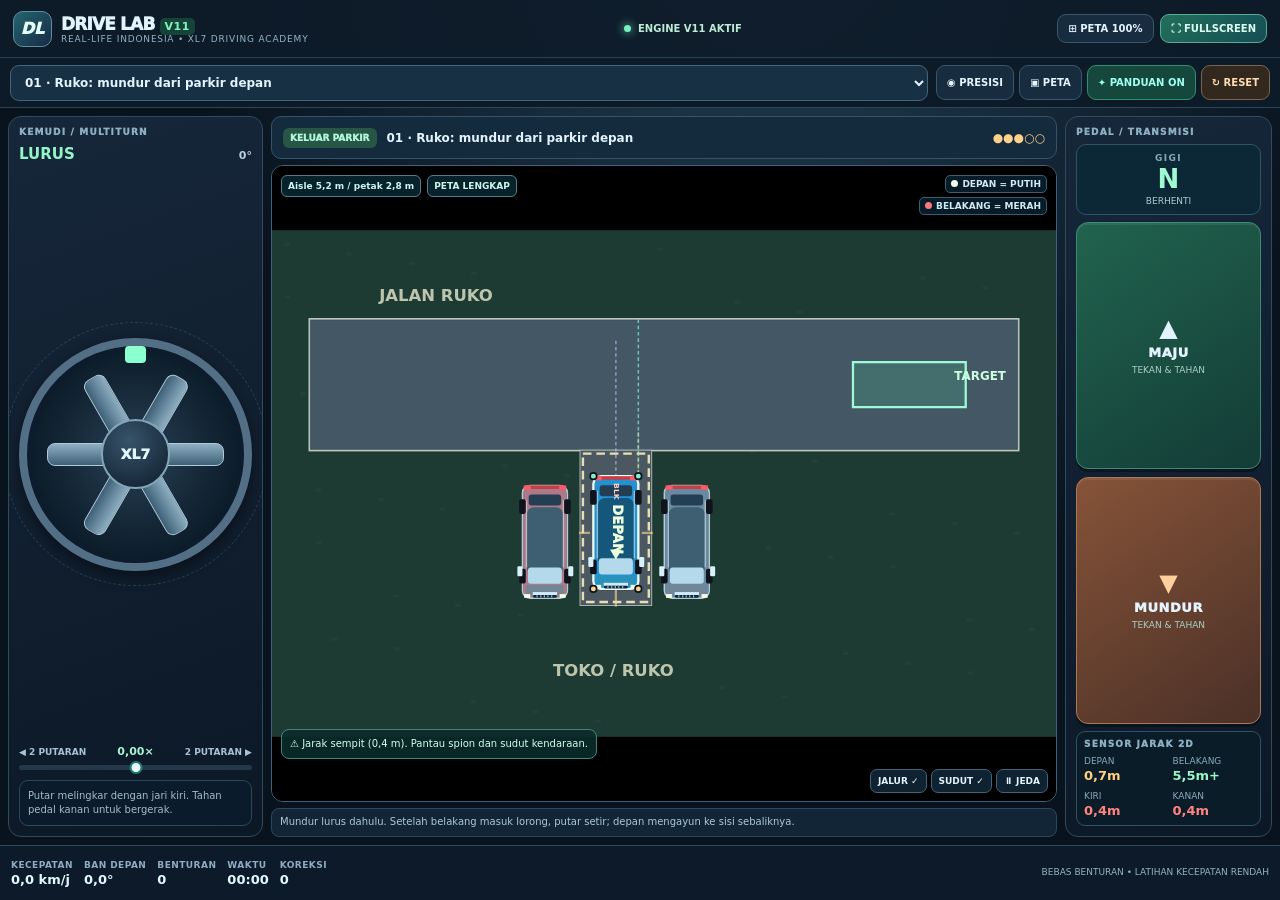
==== commit 3a09c8e1: "Release V11 realistic Indonesian driving simulator as GitHub Pages homepage" ====
--- a/index.html
+++ b/index.html
@@ -1,374 +1,82 @@
-<!DOCTYPE html>
+<!doctype html>
 <html lang="id">
 <head>
 <meta charset="utf-8">
-<meta name="viewport" content="width=device-width, initial-scale=1, maximum-scale=1, viewport-fit=cover, user-scalable=no">
-<meta name="theme-color" content="#080e18">
-<title>DRIVE LAB V10 // XL7 Indonesia Driving Academy</title>
-<style>
-:root{--bg:#080d15;--panel:#101b29;--panel2:#162334;--line:#293b4e;--pale:#d8eafa;--muted:#8da4b8;--cyan:#64d7ff;--lime:#8ef6be;--danger:#ff8c81;--orange:#ffd48b;--space:8px}
-*{box-sizing:border-box;-webkit-tap-highlight-color:transparent}html,body{margin:0;width:100%;height:100%;overflow:hidden;background:var(--bg);color:var(--pale);font-family:Inter,ui-sans-serif,system-ui,-apple-system,Segoe UI,Arial,sans-serif;touch-action:none;user-select:none}button,select{font:inherit}button{color:inherit;cursor:pointer}button:focus-visible,select:focus-visible,.wheel-ring:focus-visible{outline:2px solid var(--lime);outline-offset:2px}
-#app{width:100%;height:100%;height:100dvh;display:flex;flex-direction:column;background:radial-gradient(ellipse at 55% -25%,#1b3347 0,transparent 60%),#09111c;overflow:hidden}
-header{height:54px;flex:none;display:flex;align-items:center;gap:13px;padding:6px 15px;border-bottom:1px solid #284052;background:#0d1725ed;position:relative;z-index:2}
-.brandIcon{height:35px;width:35px;border-radius:10px;border:1px solid #3d6b79;background:linear-gradient(145deg,#1c4d56,#102336);display:grid;place-items:center;font-weight:950;font-style:italic;color:#b2ffef;box-shadow:0 0 20px #37d9bd12}
-.brand{min-width:138px}.kicker{font-size:9px;letter-spacing:.21em;color:#70f1c7;font-weight:800}.brand b{display:block;font-size:17px;letter-spacing:-.035em;line-height:1.08}.brand b em{font-style:normal;color:#8ee2ff}
-.subbrand{font-size:10px;color:#9bb8c8;min-width:0;white-space:nowrap;overflow:hidden;text-overflow:ellipsis;flex:1}
-.chip{display:flex;align-items:center;gap:5px;padding:6px 9px;background:#162739;border:1px solid #30495c;border-radius:9px;font-size:10px;font-weight:800;white-space:nowrap}.chip i{display:inline-block;background:#75efb4;border-radius:50%;width:6px;height:6px;box-shadow:0 0 8px #63f9ba}
-.topBtns{display:flex;gap:7px;align-items:center}button.mini{border:1px solid #3b5367;border-radius:9px;background:#192a3c;min-height:31px;padding:0 10px;font-size:11px;font-weight:800;white-space:nowrap}button.mini:active{background:#274258}button.mini.primary{border-color:#427d85;background:linear-gradient(135deg,#286977,#225167);color:#ecfffa}
-#layout{flex:1;display:grid;grid-template-columns:clamp(165px,20.5vw,258px) minmax(0,1fr) clamp(132px,16vw,194px);min-height:0;gap:9px;padding:9px}
-.panel{min-height:0;border:1px solid #2d4154;border-radius:15px;background:linear-gradient(160deg,#152337e8,#0c1725ec);box-shadow:inset 0 1px #ffffff0a,0 5px 16px #00000020;overflow:hidden}
-.leftPanel{display:flex;flex-direction:column;align-items:stretch;padding:12px 10px 9px;gap:7px}
-.panelLabel{color:#8aa7bb;font-size:9px;letter-spacing:.17em;font-weight:900;text-transform:uppercase;white-space:nowrap}
-.wheelHUD{display:flex;justify-content:space-between;align-items:baseline;gap:8px}.wheelHUD b{font-size:clamp(12px,1.4vw,16px);color:#c7fff0}.wheelHUD span{font-size:11px;color:#a4bfd0}
-.wheel-shell{flex:1;min-height:0;display:grid;place-items:center;position:relative}
-.wheel-ring{--diam:min(100%,calc(100dvh - 203px));touch-action:none;aspect-ratio:1;max-width:min(100%,238px);max-height:100%;height:auto;width:auto;min-width:120px;position:relative;border-radius:50%;cursor:grab;filter:drop-shadow(0 7px 14px #0009)}
-.wheel-ring::before{content:"";position:absolute;inset:-6%;border:1px dashed #3b6171;border-radius:50%;pointer-events:none}
-.wheel-ring:active{cursor:grabbing}.wheel-svg{width:100%;height:100%;transform:rotate(0deg);pointer-events:none;will-change:transform}
-.centerBtn{position:absolute;left:50%;top:50%;transform:translate(-50%,-50%);width:28%;height:28%;border-radius:50%;border:1px solid #4e6a80;background:radial-gradient(circle at 40% 28%,#45617b,#142436 70%);font-size:clamp(10px,1.15vw,14px);font-weight:1000;color:#d9f1ff;box-shadow:0 3px 10px #000a;display:grid;place-items:center}
-.rail{height:5px;background:#263a49;border-radius:20px;position:relative;margin:0 3px}.rail>span{display:block;position:absolute;height:100%;background:linear-gradient(90deg,#4fa5fb,#68f4ba);width:50%;left:0%;top:0;border-radius:20px;transform:translateX(0)}.rail>i{position:absolute;width:11px;height:11px;background:#effffc;border:2px solid #2e9b86;border-radius:50%;top:50%;left:50%;transform:translate(-50%,-50%);box-shadow:0 0 8px #3bfdba}
-.wheelMeta{display:flex;align-items:center;justify-content:space-between;font-size:10px;color:#bdd4df;gap:4px}.wheelMeta span:nth-child(2){font-weight:850;color:#74f5c0}
-.tipSmall{background:#0b1c2c;border:1px solid #274153;color:#a2bbcc;border-radius:10px;padding:7px 8px;font-size:10px;line-height:1.35}
-.centerStage{min-width:0;display:flex;flex-direction:column;gap:7px}.missionBar{height:38px;display:flex;align-items:center;gap:7px;flex:none}.missionBar select{flex:1;min-width:0;height:37px;border:1px solid #38546a;background:#152738;color:#e5f3ff;border-radius:10px;font-weight:800;padding:0 9px;font-size:12px;text-overflow:ellipsis}.missionBar button{height:37px;min-height:37px}
-.scene{flex:1;min-height:0;position:relative;border:1px solid #35536b;border-radius:13px;overflow:hidden;background:#111f2c;box-shadow:inset 0 2px 14px #0008}
-#gameCanvas{display:block;width:100%;height:100%;touch-action:none}.sceneVignette{position:absolute;inset:0;pointer-events:none;box-shadow:inset 0 0 25px #06101bb9}
-.overlayTop{position:absolute;left:10px;top:10px;display:flex;gap:5px;align-items:center;pointer-events:none;flex-wrap:wrap}.tag{font-size:10px;padding:5px 7px;border:1px solid #4b7085;border-radius:7px;background:#0b1723d9;color:#d0f1ff;font-weight:800;backdrop-filter:blur(6px)}.tag.green{background:#08362cd9;border-color:#2b9676;color:#9affcb}
-.overlayBottom{position:absolute;left:9px;bottom:9px;max-width:65%;font-size:10px;color:#d9f3ff;padding:6px 9px;background:#091926e3;border:1px solid #33576b;border-radius:8px;pointer-events:none;line-height:1.35;min-height:26px}
-#statusFlag{position:absolute;right:10px;top:10px;border:1px solid #38627b;color:#d6f6ff;background:#0d2735e8;font-weight:900;font-size:10px;padding:6px 9px;border-radius:8px;pointer-events:none}
-#statusFlag.alert{background:#61382d;border-color:#fe8c6c;color:#fff0dc}#statusFlag.done{background:#155d47;border-color:#8bedbc;color:#e0fff2}
-.sceneTools{position:absolute;right:9px;bottom:9px;display:flex;gap:5px}.sceneTools button{font-size:10px;font-weight:800;padding:5px 8px;border-radius:7px;background:#0b1c2be8;border:1px solid #385973;min-height:25px}
-.bottomBar{height:47px;flex:none;display:flex;align-items:center;gap:7px;border:1px solid #304c60;border-radius:12px;background:linear-gradient(90deg,#101e2d,#132235);padding:6px 10px;overflow:hidden}
-.stat{display:flex;flex-direction:column;gap:1px;white-space:nowrap;min-width:0}.stat label{font-size:8px;letter-spacing:.09em;color:#91aabf;font-weight:850}.stat b{font-size:13px;font-variant-numeric:tabular-nums}.stat b.good{color:#92f3bb}.stat b.warn{color:#ffd38d}.stat b.bad{color:#ff988f}
-.sep{width:1px;background:#344b5e;height:27px;flex:none}.bottomTip{min-width:0;flex:1;color:#a9c6d9;font-size:10px;line-height:1.25;max-height:31px;overflow:hidden}
-.rightPanel{display:flex;flex-direction:column;gap:8px;padding:12px 9px 10px}.gear{border:1px solid #335568;background:#0c2433;border-radius:10px;padding:8px 7px;text-align:center;flex:none}.gear span{display:block;color:#8ba9b9;font-size:9px;letter-spacing:.17em;font-weight:800}.gear strong{display:block;font-size:23px;color:#a9fbe0;font-weight:950;line-height:1.12}
-.pedalStack{flex:1;min-height:0;display:flex;flex-direction:column;gap:8px}.pedal{flex:1;min-height:56px;position:relative;border-radius:12px;border:1px solid #3f806c;background:linear-gradient(155deg,#225b49,#133b39 75%);box-shadow:inset 0 2px #ffffff18,0 3px 0 #091e22;touch-action:none;display:flex;align-items:center;justify-content:center;flex-direction:column;gap:3px}.pedal .icon{font-size:clamp(21px,3.7vh,30px);line-height:1;color:#a1ffcd}.pedal b{font-size:clamp(12px,1.2vw,15px);font-weight:950;letter-spacing:.08em}.pedal small{font-size:9px;color:#b4d9cf}.pedal.reverse{border-color:#8d6747;background:linear-gradient(155deg,#6c4631,#422c25 80%)}.pedal.reverse .icon{color:#ffcb91}.pedal:active,.pedal.held{filter:brightness(1.45);transform:translateY(2px);box-shadow:inset 0 2px 10px #0005}
-.gearHint{text-align:center;font-size:9px;color:#b0c9d7;line-height:1.35;padding:0 3px}.sensorCard{padding:7px 8px;background:#0b1c2b;border-radius:10px;border:1px solid #30485b;flex:none}.sensorHead{display:flex;justify-content:space-between;gap:4px;font-size:9px;color:#a5bfce;font-weight:800;margin-bottom:7px}.sensorList{display:grid;grid-template-columns:1fr 1fr;gap:6px}.sensorList div{display:flex;flex-direction:column;gap:2px;min-width:0}.sensorList span{font-size:9px;color:#89a6b7}.sensorList b{font-variant-numeric:tabular-nums;font-size:13px;color:#a6f4c9}.sensorList b.warn{color:#ffd08e}.sensorList b.bad{color:#ff8c7e}
-.mobileLandscape{display:none;position:fixed;z-index:20;inset:0;background:#091521f0;align-items:center;justify-content:center;flex-direction:column;text-align:center;gap:10px;padding:30px;color:#dff8ff}.mobileLandscape .phone{font-size:60px}.mobileLandscape b{font-size:20px}.mobileLandscape p{max-width:340px;line-height:1.5;font-size:13px;color:#9fbacb}.mobileLandscape button{background:#1a5e62;border:1px solid #6bb4ac;padding:13px 20px;border-radius:12px;font-weight:900}
-[hidden]{display:none!important}
-.winPopup{position:absolute;z-index:6;left:50%;top:50%;transform:translate(-50%,-50%);min-width:min(330px,76%);max-width:92%;border:1px solid #81f3c3;border-radius:16px;padding:15px 17px;text-align:center;background:linear-gradient(160deg,#143e3cfa,#10283afa);box-shadow:0 18px 50px #000b,0 0 45px #39d49f20;display:flex;flex-direction:column;align-items:center;gap:5px}.winPopup .trophy{font-size:24px;line-height:1}.winPopup h2{font-size:17px;line-height:1.2;margin:0;color:#dcffef}.winPopup p{font-size:11px;color:#b1d8ce;margin:0 0 2px;line-height:1.3}.winPopup .stars{color:#ffdf8b;font-size:20px;letter-spacing:.14em}.winButtons{display:flex;gap:7px;margin-top:5px}.winButtons button{min-height:31px;background:#2a7368;border:1px solid #7cd5b6;border-radius:9px;padding:0 12px;font-size:10px;font-weight:900}.winButtons button.secondary{background:#1c3444;border-color:#52839a}
-@media (orientation:portrait) and (max-width:820px){.mobileLandscape{display:flex}}
-@media(max-height:460px){header{height:43px;padding:3px 9px}.brandIcon{height:28px;width:28px}.brand b{font-size:14px}.kicker{font-size:8px}.brand{min-width:118px}.subbrand{font-size:9px}#layout{gap:6px;padding:6px;grid-template-columns:clamp(145px,20vw,225px) minmax(0,1fr) clamp(110px,15vw,155px)}.panel{border-radius:11px}.leftPanel{padding:7px 8px 6px;gap:4px}.tipSmall{padding:4px 6px;font-size:9px}.wheelHUD span{font-size:10px}.wheel-shell{margin:2px 0}.bottomBar{height:40px;padding:3px 7px}.stat b{font-size:11px}.scene{border-radius:10px}.missionBar,.missionBar select,.missionBar button{height:30px;min-height:30px}.missionBar{gap:5px}.missionBar select{font-size:10px}.rightPanel{padding:7px 6px;gap:5px}.gear{padding:5px}.gear strong{font-size:19px}.sensorCard{padding:5px}.sensorList{gap:3px}.sensorList b{font-size:12px}.pedalStack{gap:5px}.pedal{min-height:42px}.pedal small{display:none}.gearHint{display:none}.chip{padding:5px;font-size:9px}.topBtns{gap:5px}button.mini{min-height:27px;padding:0 7px;font-size:10px}}
-@media(max-width:690px) and (orientation:landscape){header .subbrand,header .chip{display:none}.leftPanel .tipSmall{display:none}.sensorHead{display:none}.bottomTip{display:none}}
-.wheel-ring,.pedal,#centerWheel{-webkit-user-select:none;user-select:none;-webkit-touch-callout:none;touch-action:none}
-.orientationLegend{position:absolute;top:43px;left:9px;display:flex;gap:5px;pointer-events:none;flex-wrap:wrap;max-width:68%}
-.orientationLegend span{font-size:9px;font-weight:900;background:#071b29e8;padding:4px 6px;border-radius:6px;border:1px solid #355569}
-.orientationLegend .frontLabel{color:#f9f7c4}.orientationLegend .rearLabel{color:#ff9b93}
-.coachBox{position:absolute;left:10px;top:77px;max-width:min(62%,380px);padding:5px 7px;font-size:10px;line-height:1.35;color:#dcfff2;background:#0b3530e5;border:1px solid #387c72;border-radius:8px;pointer-events:none}
-.coachBox[hidden]{display:none!important}
-.sceneTools{flex-wrap:wrap;max-width:66%;justify-content:flex-end}
-@media(max-height:460px){.orientationLegend{top:37px}.orientationLegend span{font-size:8px;padding:3px 5px}.coachBox{top:65px;font-size:9px}.sceneTools button{padding:3px 5px;font-size:9px}}
-
-body.pseudo-full #app{position:fixed;inset:0;z-index:9999;height:100dvh;width:100vw}
-body.pseudo-full .mobileLandscape{display:none}
-@media(orientation:portrait) and (max-width:820px){body.pseudo-full #layout{grid-template-columns:26% minmax(0,1fr) 22%}body.pseudo-full header .subbrand{display:none}}
-</style>
+<meta name="viewport" content="width=device-width,initial-scale=1,maximum-scale=1,viewport-fit=cover,user-scalable=no">
+<meta name="theme-color" content="#09111a">
+<meta name="description" content="Drive Lab V11 — simulasi mengemudi, keluar parkir dan gang sempit Indonesia.">
+<title>Drive Lab V11 — Real-Life Indonesia Driving Simulator</title>
+<link rel="stylesheet" href="./v11/style.css?v=11">
 </head>
 <body>
 <div id="app">
-<header>
-<div class="brandIcon">DL</div>
-<div class="brand"><span class="kicker">PARKING SIMULATOR</span><b>DRIVE <em>LAB</em> <span style="font-size:9px;color:#85bdcd">V10</span></b></div>
-<div class="subbrand">XL7 INDONESIA DRIVING ACADEMY · 21 SKENARIO · LANDSCAPE</div>
-<div class="chip"><i></i><span id="headerLabel">MEMUAT ENGINE</span></div>
-<div class="topBtns"><button class="mini" id="camBtn">◉ Kamera</button><button class="mini" id="viewResetBtn" title="Kembalikan seluruh peta">⊞ 100%</button><button class="mini" id="helpBtn">? Panduan</button><button class="mini primary" id="fullBtn">⛶ FULL</button></div>
+<header class="header">
+  <div class="brand"><span class="brandmark">DL</span><div class="brandcopy"><div class="brandline">DRIVE LAB <strong>V11</strong></div><div class="branddesc">REAL-LIFE INDONESIA • XL7 DRIVING ACADEMY</div></div></div>
+  <div class="engine-chip"><i></i><span id="engineStatus">MENYIAPKAN ENGINE</span></div>
+  <div class="header-actions"><button id="homeView" class="header-button" title="Kembali ke tampilan seluruh area">⊞ PETA 100%</button><button id="fullBtn" class="header-button primary">⛶ FULLSCREEN</button></div>
 </header>
-<div id="layout">
-<aside class="panel leftPanel">
-<div class="panelLabel">01 / KEMUDI MULTITURN</div>
-<div class="wheelHUD"><b id="wheelSide">LURUS</b><span id="wheelNumber">0°</span></div>
-<div class="wheel-shell">
-<div id="wheel" class="wheel-ring" role="slider" tabindex="0" aria-label="Setir virtual" aria-valuemin="-720" aria-valuemax="720" aria-valuenow="0">
-<svg id="wheelGraphic" class="wheel-svg" viewBox="0 0 200 200" aria-hidden="true">
-<defs><radialGradient id="whbg"><stop offset="55%" stop-color="#1c3347"/><stop offset="90%" stop-color="#0b1725"/></radialGradient><linearGradient id="metal" x1="0" x2="1"><stop stop-color="#50758a"/><stop offset=".5" stop-color="#20394b"/><stop offset="1" stop-color="#61819b"/></linearGradient></defs>
-<circle cx="100" cy="100" r="94" fill="url(#whbg)" stroke="#426478" stroke-width="2"/><circle cx="100" cy="100" r="77" fill="none" stroke="#0b121b" stroke-width="17"/><circle cx="100" cy="100" r="79" fill="none" stroke="#33495c" stroke-width="1.5"/>
-<path d="M84 94 L30 83 L27 102 L75 115 Z M116 94 L170 83 L173 102 L125 115 Z M88 111 L82 167 L104 172 L115 112 Z" fill="url(#metal)" stroke="#6a889c" stroke-width="1.7"/>
-<circle cx="100" cy="101" r="39" fill="#14283c" stroke="#42637c" stroke-width="4"/>
-<rect x="91" y="7" width="18" height="12" rx="3" fill="#80ffd5"/><circle cx="100" cy="101" r="23" fill="#1b3044" stroke="#51748c" stroke-width="1.5"/>
-</svg>
-<button id="centerWheel" class="centerBtn" aria-label="Luruskan setir">XL7</button>
+<div class="toolbar">
+  <select id="scenarioSelect" aria-label="Pilih skenario latihan"><option>Memuat skenario...</option></select>
+  <div class="filters">
+    <button id="modeBtn" class="chip-button" title="Kecepatan presisi atau normal">◉ PRESISI</button>
+    <button id="cameraBtn" class="chip-button" title="Tukar tampilan kamera">▣ PETA</button>
+    <button id="assistBtn" class="chip-button active" title="Aktifkan panduan" aria-pressed="true">✦ PANDUAN ON</button>
+    <button id="resetBtn" class="chip-button reset">↻ RESET</button>
+  </div>
 </div>
+<main class="cockpit">
+  <section class="sidepanel wheelpanel" aria-label="Kontrol kemudi">
+    <div class="section-kicker">KEMUDI / MULTITURN</div>
+    <div class="wheel-readout"><strong id="steerDirection">LURUS</strong><span id="steerValue">0°</span></div>
+    <div class="wheel-holder">
+      <div id="steering" class="steering" role="slider" tabindex="0" aria-label="Setir virtual" aria-valuemin="-720" aria-valuemax="720" aria-valuenow="0">
+        <div id="rotor" class="rotor"><div class="wheel-bar bar1"></div><div class="wheel-bar bar2"></div><div class="wheel-bar bar3"></div><div class="wheel-indicator"></div></div>
+        <button id="centerWheel" class="wheel-center" aria-label="Luruskan setir">XL7</button>
+      </div>
+    </div>
+    <div class="wheel-sub"><span>◀ 2 PUTARAN</span><span id="steerTurns">0,00×</span><span>2 PUTARAN ▶</span></div>
+    <div class="wheel-meter"><div id="wheelProgress"></div></div>
+    <div class="side-hint">Putar melingkar dengan jari kiri. Tahan pedal kanan untuk bergerak.</div>
+  </section>
+  <section class="viewportpanel" aria-label="Peta mengemudi">
+    <div class="missionline"><div><span class="mission-type" id="categoryLabel">LATIHAN</span><strong id="missionName">Menyiapkan...</strong></div><div class="difficulty" id="difficultyLabel">●●●○○</div></div>
+    <div class="viewport">
+      <canvas id="sceneCanvas" aria-label="Peta dua dimensi kendaraan dan lingkungan"></canvas>
+      <div class="scene-badge"><span id="widthInfo">JALAN —</span><span id="viewLabel">PETA LENGKAP</span></div>
+      <div class="sense-legend"><span><i class="front-dot"></i>DEPAN = PUTIH</span><span><i class="back-dot"></i>BELAKANG = MERAH</span></div>
+      <div class="mission-message" id="coachMessage">Awasi sudut depan dan belakang mobil.</div>
+      <div class="viewport-tools"><button id="lineBtn">JALUR ✓</button><button id="cornerBtn">SUDUT ✓</button><button id="pauseBtn">⏸ JEDA</button></div>
+      <div id="completion" class="completion" hidden><div class="trophy">🏆</div><h2>Misi Berhasil</h2><div id="completionStats">Selesai</div><div class="win-actions"><button id="retryBtn">ULANGI</button><button id="nextBtn">LEVEL BERIKUTNYA →</button></div></div>
+    </div>
+    <div class="mission-caption" id="missionHint">Latihan geometri parkir dan kontrol kendaraan.</div>
+  </section>
+  <section class="sidepanel pedalpanel" aria-label="Pedal dan sensor">
+    <div class="section-kicker">PEDAL / TRANSMISI</div>
+    <div class="gearbox"><span>GIGI</span><strong id="gearReadout">N</strong><small id="movingLabel">BERHENTI</small></div>
+    <div class="pedals">
+      <button id="forward" class="pedal forward"><span class="pedal-icon">▲</span><strong>MAJU</strong><small>TEKAN & TAHAN</small></button>
+      <button id="reverse" class="pedal reverse"><span class="pedal-icon">▼</span><strong>MUNDUR</strong><small>TEKAN & TAHAN</small></button>
+    </div>
+    <div class="sensors">
+      <div class="section-kicker">SENSOR JARAK 2D</div>
+      <div class="sensor-grid">
+        <div><small>DEPAN</small><strong id="sensorF">—</strong></div><div><small>BELAKANG</small><strong id="sensorB">—</strong></div>
+        <div><small>KIRI</small><strong id="sensorL">—</strong></div><div><small>KANAN</small><strong id="sensorR">—</strong></div>
+      </div>
+    </div>
+  </section>
+</main>
+<footer class="footer">
+ <div class="stat"><small>KECEPATAN</small><strong id="speed">0,0 km/j</strong></div>
+ <div class="stat"><small>BAN DEPAN</small><strong id="tyreAngle">0,0°</strong></div>
+ <div class="stat"><small>BENTURAN</small><strong id="collisions">0</strong></div>
+ <div class="stat"><small>WAKTU</small><strong id="timer">00:00</strong></div>
+ <div class="stat"><small>KOREKSI</small><strong id="changes">0</strong></div>
+ <div class="sim-status" id="statusText">SIMULASI 2D — LATIHAN KECEPATAN RENDAH, BUKAN PENGGANTI PRAKTIK NYATA</div>
+</footer>
+<div id="rotateNotice" class="rotate-notice"><div class="rotate-icon">▱ ↻</div><strong>Putar perangkat ke landscape</strong><p>Kontrol setir dan pedal dirancang untuk dua jari pada layar horizontal.</p></div>
 </div>
-<div class="rail" id="wheelRail"><span id="wheelRailFill"></span><i id="wheelNeedle"></i></div>
-<div class="wheelMeta"><span>← KIRI 2×</span><span id="turns">0,00 putaran</span><span>KANAN 2× →</span></div>
-<div class="tipSmall">Geser melingkar dengan ibu jari kiri. Ketuk <b>XL7</b> untuk meluruskan. Posisi setir tidak berubah ketika pedal dilepas.</div>
-</aside>
-<main class="centerStage">
-<div class="missionBar"><select id="mission" aria-label="Pilih simulasi"></select><button class="mini" id="coachBtn" title="Panduan manuver">◉ COACH</button><button class="mini" id="precisionBtn" title="Kecepatan">⚙ PRESISI</button><button class="mini" id="resetBtn">↺ RESET</button></div>
-<div class="scene"><canvas id="gameCanvas" aria-label="Peta permainan mobil dilihat dari atas"></canvas><div class="sceneVignette"></div><div class="orientationLegend" id="orientationLegend"><span class="frontLabel">▲ DEPAN • LAMPU PUTIH</span><span class="rearLabel">■ BELAKANG • LAMPU MERAH</span></div><div class="coachBox" id="coachBox" aria-live="polite">COACH • Lihat tanda DEPAN pada atap dan pantau empat sudut.</div>
-<div class="overlayTop"><span class="tag green" id="stageName">LATIHAN</span><span class="tag" id="roadLabel">LEBAR JALAN —</span></div>
-<div id="statusFlag">● SIAP LATIHAN</div>
-<div class="winPopup" id="winPopup" hidden><div class="trophy">🏆</div><h2>Manuver berhasil!</h2><div class="stars" id="winStars">★★★</div><p id="winDetails">Selesai tanpa menyenggol apa pun.</p><div class="winButtons"><button id="nextMission">LEVEL BERIKUTNYA →</button><button class="secondary" id="retryMission">↺ ULANGI</button></div></div>
-<div class="overlayBottom" id="message">Ikuti penanda target hijau.</div>
-<div class="sceneTools"><button id="mirrorBtn" title="Spion jarak samping">◈ SPION</button><button id="replayBtn" title="Putar ulang lintasan">↺ REPLAY</button><button id="pathBtn">⌁ Jalur: ON</button><button id="sensorBtn">◉ Sensor: ON</button></div>
-</div>
-<div class="bottomBar"><div class="stat"><label>KECEPATAN</label><b id="speedValue">0,0 km/j</b></div><div class="sep"></div><div class="stat"><label>RODA DEPAN</label><b id="roadWheel">0,0°</b></div><div class="sep"></div><div class="stat"><label>BENTURAN</label><b id="hitsValue" class="good">0</b></div><div class="sep"></div><div class="stat"><label>WAKTU</label><b id="timeValue">00:00</b></div><div class="sep"></div><div class="bottomTip" id="missionTip">Ukur seluruh badan mobil, bukan hanya belakang.</div></div>
-</main>
-<aside class="panel rightPanel">
-<div class="panelLabel">02 / PEDAL</div>
-<div class="gear"><span>TRANSMISI</span><strong id="gear">N</strong></div>
-<div class="pedalStack"><button class="pedal" id="forward"><span class="icon">▲</span><b>MAJU</b><small>TEKAN & TAHAN</small></button><button class="pedal reverse" id="reverse"><span class="icon">▼</span><b>MUNDUR</b><small>TEKAN & TAHAN</small></button></div>
-<div class="gearHint">Ibu jari kanan · lepas untuk berhenti</div>
-<div class="sensorCard"><div class="sensorHead"><span>◈ SENSOR 360°</span><span>JARAK BODI</span></div><div class="sensorList"><div><span>DEPAN</span><b id="distFront">—</b></div><div><span>BELAKANG</span><b id="distBack">—</b></div><div><span>KIRI</span><b id="distLeft">—</b></div><div><span>KANAN</span><b id="distRight">—</b></div></div></div>
-</aside>
-</div>
-</div>
-<div class="mobileLandscape"><div class="phone">▯ ↻</div><b>Putar HP ke landscape</b><p>Simulator dirancang khusus layar horizontal. Gunakan mode layar penuh agar setir, peta, dan pedal terlihat lebar.</p><button id="portraitFull">Buka landscape / layar penuh</button></div>
-<script>
-window.addEventListener('error', function(e){var el=document.getElementById('headerLabel');if(el)el.textContent='ERROR: '+String(e.message||'JS');});
-'use strict';
-(()=>{
-const $=id=>document.getElementById(id); const TAU=Math.PI*2,RAD=Math.PI/180;
-const clamp=(n,a,b)=>Math.max(a,Math.min(b,n));const rad=d=>d*RAD;const deg=r=>r/RAD;const wrap=r=>Math.atan2(Math.sin(r),Math.cos(r));const fmt=n=>n.toFixed(2).replace('.',',');
-// Suzuki XL7: panjang 4.45 m, lebar 1.775 m, wheelbase 2.74 m; radius putar resmi 5.1 m.
-// Mesin ini menggunakan model bicycle 2D pada kecepatan rendah, bukan simulasi suspensi/ban 3D.
-// 2 putaran kemudi per sisi adalah konfigurasi latihan, bukan spesifikasi steer ratio pabrikan.
-const CAR={length:4.45,width:1.775,wheelbase:2.74,rear:.84,front:3.61,half:1.775/2,maxTireDeg:37.5,maxWheelDeg:720};
-const V={precise:.80,normal:1.75};
-const rect=(x,y,w,h)=>({x,y,w,h});
-const objRect=(x,y,w,h,fill='#88766d',title='Pembatas')=>({x,y,w,h,fill,title,kind:'block'});
-const otherCar=(cx,cy,a,fill='#9b6783',title='Mobil lain')=>({cx,cy,a,fill,title,kind:'car'});
-// Petak target memakai rear axle reference: posisi rear axle target dan arah moncong.
-const LEVELS=[
-{id:'right',title:'01 · Parkir mundur L — kanan',tag:'PARKIR L KANAN',width:4.8,roadText:'Aisle 4,8 m · Bay 2,9 m',bounds:rect(0,0,25,17),roads:[rect(.6,2.8,23.8,4.8),rect(9.75,7.6,2.9,8.4)],start:{x:17.8,y:5.00,a:0},goal:{x:11.2,y:13.9,a:-Math.PI/2},parkSlot:{w:2.65,l:5.25},obstacles:[otherCar(8.5,11.65,-Math.PI/2,'#8b6a84','Mobil kiri'),otherCar(13.95,11.65,-Math.PI/2,'#7190a5','Mobil kanan')],intro:'Mundur + setir kanan: belakang menyapu ke kanan, depan ke kiri. Ruang antar mobil terbatas.',tip:'Mundur perlahan; perhatikan sudut depan kiri dan belokkan kembali ke lurus saat bodi sejajar.'},
-{id:'left',title:'02 · Parkir mundur L — kiri',tag:'PARKIR L KIRI',width:4.8,roadText:'Aisle 4,8 m · Bay 2,9 m',bounds:rect(0,0,25,17),roads:[rect(.6,2.8,23.8,4.8),rect(9.75,7.6,2.9,8.4)],start:{x:6.3,y:5.0,a:Math.PI},goal:{x:11.2,y:13.9,a:-Math.PI/2},parkSlot:{w:2.65,l:5.25},obstacles:[otherCar(8.5,11.65,-Math.PI/2,'#8b6a84','Mobil kiri'),otherCar(13.95,11.65,-Math.PI/2,'#7190a5','Mobil kanan')],intro:'Mundur + setir kiri: belakang menyapu ke kiri, depan ke kanan. Perhatikan mobil di kanan.',tip:'Mulai dengan arah mundur yang lurus, lalu putar ke kiri dan koreksi secara bertahap.'},
-{id:'lforward',title:'03 · Belok L sempit — maju',tag:'TIKUNGAN L MAJU',width:4.1,roadText:'Lorong L masing-masing 4,1 m',bounds:rect(0,0,23,21),roads:[rect(.7,3.15,17.4,4.1),rect(13.85,3.15,4.1,16.65)],start:{x:3.05,y:5.2,a:0},goal:{x:15.9,y:15.8,a:Math.PI/2},obstacles:[],intro:'Tikungan 90° dengan lorong 4,4 m. Mobil bisa perlu manuver maju-mundur untuk menyesuaikan.',tip:'Jangan terlalu cepat memutar setir; sudut belakang kanan akan memotong sisi dalam.'},
-{id:'lreverse',title:'04 · Belok L sempit — mundur',tag:'TIKUNGAN L MUNDUR',width:4.1,roadText:'Lorong L masing-masing 4,1 m',bounds:rect(0,0,23,21),roads:[rect(.7,3.15,17.4,4.1),rect(13.85,3.15,4.1,16.65)],start:{x:15.9,y:15.6,a:Math.PI/2},goal:{x:4.65,y:5.2,a:0},obstacles:[],intro:'Mundur dari gang vertikal ke koridor mendatar; jangan abaikan ayunan sudut depan.',tip:'Mundur lurus sampai depan punya ruang ayun; putar ke kanan secara bertahap lalu koreksi.'},
-{id:'parallel',title:'05 · Parkir paralel — rapat',tag:'PARKIR PARALEL',width:4.9,roadText:'Aisle 4,9 m · Celah parkir ±6 m',bounds:rect(0,0,27,14),roads:[rect(.7,2.6,25.6,4.9),rect(11.4,7.5,6.0,3.9)],start:{x:21.5,y:5.1,a:0},goal:{x:12.9,y:9.0,a:0},parkSlot:{w:2.45,l:5.7},obstacles:[otherCar(9.15,9.0,0,'#9f7682','Mobil belakang'),otherCar(19.6,9.0,0,'#678aa8','Mobil depan')],intro:'Celah sekitar 5,8 m. Mundur sambil kanan, lalu balik ke kiri untuk mengeluarkan ayunan depan.',tip:'Ketika belakang sudah masuk, balikkan setir agar hidung mobil tidak mengenai mobil depan.'},
-{id:'garage',title:'06 · Keluar garasi sempit',tag:'GARASI SEMPIT',width:3.2,roadText:'Pintu garasi 3,2 m',bounds:rect(0,0,24,19),roads:[rect(.7,2.6,22.6,4.7),rect(10.9,7.3,3.2,10.7)],start:{x:12.5,y:12.5,a:Math.PI/2},goal:{x:5.1,y:4.95,a:0},obstacles:[],intro:'Mundur keluar garasi selebar 3,2 m ke lorong 4,7 m. Sudut depan mudah menyapu dinding.',tip:'Mundur lurus dari garasi sampai moncong punya ruang untuk berputar. Koreksi beberapa langkah diperbolehkan.'},
-{id:'slalom',title:'07 · Lorong zigzag / S',tag:'ZIGZAG / S',width:3.9,roadText:'Zigzag · koridor dipersempit',bounds:rect(0,0,27,17),roads:[rect(.7,3.1,25.6,10.6)],start:{x:2.5,y:12.05,a:0},goal:{x:21.8,y:5.1,a:0},obstacles:[objRect(7.15,3.1,2.25,4.85,'#80715e','Beton A'),objRect(15.7,8.8,2.0,4.9,'#7f6e60','Beton B')],intro:'Lewati pembatas seperti huruf S. Saat depan lolos, belakang masih bisa menyerempet.',tip:'Gunakan putaran sedikit demi sedikit dan awasi sisi belakang di tikungan.'},
-{id:'alley',title:'08 · Gang sangat sempit',tag:'GANG PRESISI',width:2.85,roadText:'Jalan 2,85 m',bounds:rect(0,0,27,12),roads:[rect(.7,4.2,25.6,2.85)],start:{x:2.4,y:5.625,a:0},goal:{x:22.0,y:5.625,a:0},obstacles:[objRect(10.0,4.2,.55,.38,'#968064','Batu kiri'),objRect(16.5,6.70,.55,.35,'#967360','Batu kanan')],intro:'Jalan hanya 2,85 m untuk mobil selebar 1,775 m. Koreksi halus dan awasi sensor kiri/kanan.',tip:'Setir kecil lebih aman. Perhatikan jarak dinding dan rintangan kecil di kiri-kanan.'},
-{id:'three',title:'09 · Putar balik 3 titik',tag:'THREE-POINT TURN',width:5.9,roadText:'Jalan 5,9 m',bounds:rect(0,0,23,12),roads:[rect(.7,2.3,21.6,5.9)],start:{x:7.0,y:5.25,a:0},goal:{x:7.0,y:5.25,a:Math.PI},obstacles:[],intro:'Balikkan arah di jalan 5,9 m menggunakan beberapa kali maju dan mundur.',tip:'Maju dengan setir kiri, mundur dengan setir kanan, lalu maju lurus setelah arah terbalik.'},
-{id:'ruko',title:'10 · Parkir ruko pinggir jalan',tag:'PARKIR RUKO',width:5.1,roadText:'Aisle 5,1 m · Bay 2,9 m',bounds:rect(0,0,27,18),roads:[rect(.8,2.7,25.4,5.1),rect(10.65,7.8,2.9,9.3)],start:{x:19.4,y:5.2,a:0},goal:{x:12.1,y:14.1,a:-Math.PI/2},parkSlot:{w:2.6,l:5.1},obstacles:[otherCar(9.2,12.45,-Math.PI/2,'#876b89','Parkir ruko kiri'),otherCar(15.0,12.45,-Math.PI/2,'#829cad','Parkir ruko kanan')],intro:'Parkir mundur di deretan ruko. Perhatikan sepeda motor dan sudut depan saat berputar.',tip:'Masuk sampai ada ruang untuk mengayunkan moncong, lalu mundur bertahap. Putar setir balik sebelum mengenai mobil tetangga.'},
-{id:'minimarket',title:'11 · Parkir minimarket sempit',tag:'PARKIR MINIMARKET',width:5.3,roadText:'Aisle 5,3 m · Bay 2,9 m',bounds:rect(0,0,27,18),roads:[rect(.8,2.7,25.6,5.3),rect(10.15,8.0,2.9,9.2)],start:{x:18.6,y:5.3,a:0},goal:{x:11.55,y:14.1,a:-Math.PI/2},parkSlot:{w:2.55,l:5.1},obstacles:[otherCar(8.6,12.35,-Math.PI/2,'#a27a7e','Mobil minimarket 1'),otherCar(14.5,12.35,-Math.PI/2,'#637c9b','Mobil minimarket 2')],intro:'Parkir mundur minimarket, hanya ada sedikit ruang manuver di depan petak.',tip:'Cari posisi sejajar mulut parkir. Awasi sudut depan kiri ketika setir kanan saat mundur.'},
-{id:'carport',title:'12 · Keluar carport rumah',tag:'CARPORT RUMAH',width:3.2,roadText:'Carport 3,2 m · gang 4,3 m',bounds:rect(0,0,25,20),roads:[rect(.8,2.7,23.4,4.3),rect(15.4,7.0,3.2,11.6)],start:{x:17.0,y:13.2,a:Math.PI/2},goal:{x:5.5,y:4.85,a:0},obstacles:[],intro:'Mundur dari carport rumah ke gang. Moncong depan bisa mengayun ke tembok pagar.',tip:'Mundur lurus dulu sampai seluruh bagian depan punya ruang. Baru putar setir perlahan ke arah gang.'},
-{id:'portal',title:'13 · Lewat portal gang sempit',tag:'PORTAL PERUMAHAN',width:2.35,roadText:'Celah portal sekitar 2,35 m',bounds:rect(0,0,31,14),roads:[rect(.9,4.1,29.2,4.4)],start:{x:3.2,y:6.25,a:0},goal:{x:25.2,y:6.25,a:0},obstacles:[objRect(15.0,4.1,.9,1.0,'#b18d64','Tiang portal kiri'),objRect(15.0,7.45,.9,1.05,'#b18d64','Tiang portal kanan')],intro:'Dua tiang portal mempersempit gang. Mobil harus benar-benar lurus sebelum lewat.',tip:'Jangan membelok ketika sudah tepat di antara tiang. Luruskan setir dan jaga jarak samping.'},
-{id:'motorgang',title:'14 · Gang dengan motor parkir',tag:'GANG MOTOR PARKIR',width:4.2,roadText:'Gang 4,2 m · motor parkir',bounds:rect(0,0,30,14),roads:[rect(.8,4.25,28.4,4.2)],start:{x:3.1,y:6.3,a:0},goal:{x:24.3,y:6.3,a:0},obstacles:[objRect(10.1,4.25,1.4,.9,'#8c8064','Motor kiri'),objRect(17.0,7.35,1.6,1.1,'#a76d62','Motor kanan')],intro:'Motor diparkir di dua sisi gang. Perhatikan sudut depan dan belakang saat menghindar.',tip:'Beri jarak lebih saat sisi belakang melewati motor yang parkir. Koreksi setir sedikit saja.'},
-{id:'pilar',title:'15 · Parkir basement dekat pilar',tag:'PILAR BASEMENT',width:5.5,roadText:'Lorong 5,5 m · tikungan pilar',bounds:rect(0,0,29,17),roads:[rect(.8,7.0,27.4,5.5),rect(20.6,3.1,6.8,3.9)],start:{x:3.5,y:10.05,a:0},goal:{x:23.0,y:5.15,a:0},obstacles:[objRect(9.2,7.0,1.25,1.3,'#a38a68','Pilar A'),objRect(16.6,11.0,1.25,1.25,'#a38a68','Pilar B')],intro:'Melintasi basement dengan dua kolom beton. Hindari sapuan sudut depan saat berbelok.',tip:'Jangan hanya awasi kap depan: bagian belakang dapat memotong jalur dekat pilar.'},
-{id:'rammall',title:'16 · Tikungan ramp basement mall',tag:'RAMP MALL',width:4.2,roadText:'Ramp belok 90° · 4,2 m',bounds:rect(0,0,24,22),roads:[rect(1.0,3.35,19.5,4.2),rect(16.05,3.35,4.2,17.45)],start:{x:3.2,y:5.45,a:0},goal:{x:18.2,y:16.3,a:Math.PI/2},obstacles:[],intro:'Ramp basement dengan belokan siku. Simulasi ini fokus geometri, tidak memodelkan kemiringan jalan.',tip:'Ambil ruang di sisi luar sebelum belok. Hindari roda belakang memotong sisi dalam tikungan.'},
-{id:'diagonal',title:'17 · Parkir serong 60 derajat',tag:'PARKIR SERONG',width:5.45,roadText:'Aisle 5,45 m · Bay diagonal',bounds:rect(0,0,28,19),roads:[rect(.8,2.5,26.4,5.45),rect(9.5,7.95,6.5,8.3)],start:{x:19.5,y:5.2,a:Math.PI},goal:{x:11.75,y:13.1,a:-Math.PI/3},parkSlot:{w:2.8,l:5.5},obstacles:[otherCar(8.15,12.25,-Math.PI/3,'#916e7f','Mobil serong kiri'),otherCar(15.5,12.25,-Math.PI/3,'#7396ac','Mobil serong kanan')],intro:'Masukkan mobil ke petak parkir diagonal. Posisi kemudi dan sudut mobil tidak harus 90°.',tip:'Sesuaikan sudut mobil lebih awal. Lihat panah DEPAN di atap sebelum mendekati petak.'},
-{id:'got',title:'18 · Belok di dekat selokan',tag:'TIKUNGAN DEKAT GOT',width:4.05,roadText:'Tikungan dekat selokan · 4,05 m',bounds:rect(0,0,23,19),roads:[rect(1.2,3.5,17.4,4.05),rect(14.3,3.5,4.05,14.4)],start:{x:3.1,y:5.55,a:0},goal:{x:16.45,y:13.2,a:Math.PI/2},obstacles:[],intro:'Jalan kampung dengan tikungan dekat saluran air. Jangan terlalu memotong sudut.',tip:'Roda belakang cenderung memotong sisi dalam. Sisakan jarak dengan tepi selokan.'},
-{id:'trukparkir',title:'19 · Lewati truk parkir pinggir jalan',tag:'JALAN TRUK PARKIR',width:5.35,roadText:'Jalan 5,35 m · terhalang truk',bounds:rect(0,0,30,14),roads:[rect(.8,3.3,28.4,5.35)],start:{x:3.2,y:7.25,a:0},goal:{x:24.4,y:7.25,a:0},obstacles:[objRect(11.0,3.3,5.4,2.6,'#838e9c','Truk box parkir')],intro:'Jalan menyempit oleh truk box. Sisakan ruang ekstra ketika bodi mobil melewati truk.',tip:'Jangan membelok kembali terlalu dini setelah moncong mobil melewati truk.'},
-{id:'gerbang',title:'20 · Gerbang parkir dan tol',tag:'GERBANG PARKIR',width:2.5,roadText:'Lebar celah gate 2,5 m · aisle 5,4 m',bounds:rect(0,0,32,15),roads:[rect(.8,4.3,30.4,5.4)],start:{x:3.4,y:6.8,a:0},goal:{x:26,y:6.8,a:0},obstacles:[objRect(15.1,4.3,1,1.25,'#9b947b','Pulau gate kiri'),objRect(15.1,8.05,1,1.65,'#9b947b','Pulau gate kanan')],intro:'Lewati celah gerbang parkir seperti di mal. Kendalikan kendaraan tetap di tengah.',tip:'Luruskan setir sebelum mencapai mesin tiket; jarak paling sempit ada di bagian tengah mobil.'},
-{id:'buntu',title:'21 · Putar di gang buntu',tag:'GANG BUNTU',width:4.8,roadText:'Gang buntu 4,8 m · kantong putar',bounds:rect(0,0,26,16),roads:[rect(1.1,4.2,23.7,4.8),rect(18.4,2.2,4.5,9.7)],start:{x:5.0,y:6.6,a:0},goal:{x:5.0,y:6.6,a:Math.PI},obstacles:[],intro:'Gang buntu dengan kantong putar. Cari ruang untuk beberapa kali maju dan mundur.',tip:'Gunakan seluruh kantong putar, jaga sudut luar bodi, dan koreksi setir bertahap.'},
-{id:'exit_ruko_reverse',title:'22 · KELUAR parkir ruko (mundur)',tag:'KELUAR RUKO MUNDUR',width:4.9,roadText:'Aisle 4,9 m · petak 2,7 m',bounds:rect(0,0,27,18),roads:[rect(.8,2.8,25.4,4.9),rect(10.65,7.7,2.7,9.1)],start:{x:12.0,y:10.25,a:Math.PI/2},goal:{x:20.0,y:5.15,a:0},obstacles:[otherCar(9.25,12.1,Math.PI/2,'#9a7183','Mobil kiri'),otherCar(14.75,12.1,Math.PI/2,'#7998aa','Mobil kanan')],intro:'Mobil masuk parkir dengan moncong menghadap ruko. Mundur keluar ke jalan depan ruko yang sempit.',tip:'Mundur lurus hingga belakang keluar petak. Jaga ayunan moncong ketika mulai membelok.'},
-{id:'exit_between_cars',title:'23 · KELUAR diapit dua mobil (maju)',tag:'KELUAR PETAK RAPAT',width:4.8,roadText:'Dua mobil rapat · petak 2,7 m',bounds:rect(0,0,27,18),roads:[rect(.8,2.8,25.4,4.8),rect(10.55,7.6,2.75,9.2)],start:{x:11.95,y:13.8,a:-Math.PI/2},goal:{x:20.1,y:5.05,a:0},obstacles:[otherCar(9.15,12.3,-Math.PI/2,'#a16e78','Mobil kiri'),otherCar(14.8,12.3,-Math.PI/2,'#6e91a7','Mobil kanan')],intro:'Keluar petak dengan maju. Bagian belakang mobil masih di antara mobil tetangga ketika moncong mulai berbelok.',tip:'Jangan belok terlalu cepat saat moncong baru melewati ujung mobil sebelah. Pantau sudut belakang.'},
-{id:'exit_diagonal',title:'24 · KELUAR parkir serong (mundur)',tag:'KELUAR SERONG',width:5.6,roadText:'Petak diagonal · jalan 5,6 m',bounds:rect(0,0,28,18),roads:[rect(.8,2.4,26.4,5.6),rect(9.65,8.0,6.15,8.3)],start:{x:11.9,y:10.3,a:Math.PI/3},goal:{x:21.4,y:5.1,a:0},obstacles:[otherCar(7.3,12.8,Math.PI/3,'#947b8b','Parkir serong kiri'),otherCar(17.1,12.8,Math.PI/3,'#708ca6','Parkir serong kanan')],intro:'Mobil nose-in di petak serong 60°. Mundur hingga cukup ruang untuk berbelok dan masuk ke jalur keluar.',tip:'Saat mundur, ujung depan berayun ke arah yang berlawanan dengan setir. Awasi kedua sisi.'},
-{id:'exit_parallel',title:'25 · KELUAR paralel sangat rapat',tag:'KELUAR PARALEL',width:5.4,roadText:'Bumper depan hanya ±0,3 m',bounds:rect(0,0,28,14),roads:[rect(.8,2.8,26.4,5.4),rect(11.35,8.2,5.75,2.8)],start:{x:12.9,y:9.3,a:0},goal:{x:22.5,y:5.2,a:0},obstacles:[otherCar(9.0,9.3,0,'#9b7782','Mobil belakang'),otherCar(19.0,9.3,0,'#688fab','Mobil depan')],intro:'Mobil parkir paralel, jarak bumper depan sangat dekat. Tidak cukup ruang untuk langsung belok keluar.',tip:'Coba mundur sedikit dulu untuk membuka sudut belok sebelum menarik moncong ke jalan.'},
-{id:'exit_carport_pillars',title:'26 · KELUAR carport + pilar pagar',tag:'CARPORT BER-PILAR',width:3.3,roadText:'Carport 3,3 m · gang 4,3 m',bounds:rect(0,0,26,19),roads:[rect(.8,2.7,24.4,4.3),rect(14.25,7.0,3.3,11.3)],start:{x:15.9,y:12.9,a:Math.PI/2},goal:{x:5.4,y:4.85,a:0},obstacles:[objRect(12.8,7.0,1.05,1.25,'#b19475','Pilar pagar kiri'),objRect(17.95,7.0,1.0,1.25,'#a58f76','Pilar pagar kanan')],intro:'Mundur keluar carport dengan pilar pagar di kedua sisi, langsung menghadap gang sempit.',tip:'Selesaikan bagian mundur lurus dahulu, lalu putar setir hanya setelah ujung depan aman.'},
-{id:'exit_motors',title:'27 · KELUAR parkir dekat motor',tag:'KELUAR PETAK MOTOR',width:4.3,roadText:'Gang 4,3 m · motor dekat mulut petak',bounds:rect(0,0,27,18),roads:[rect(.9,2.65,25.2,4.3),rect(10.75,6.95,2.9,9.0)],start:{x:12.2,y:13.5,a:-Math.PI/2},goal:{x:21.0,y:4.75,a:0},obstacles:[objRect(9.25,7.1,1.25,1.5,'#9d8368','Motor kiri'),objRect(13.9,7.1,1.25,1.7,'#9c6960','Motor kanan')],intro:'Sepeda motor parkir dekat mulut petak. Hanya ada sedikit ruang untuk mengeluarkan moncong mobil.',tip:'Maju perlahan dan jangan memutar setir sampai spion serta bagian belakang melewati motor.'},
-{id:'exit_basement_column',title:'28 · KELUAR basement dekat kolom',tag:'KELUAR DEKAT PILAR',width:5.0,roadText:'Aisle basement 5 m · 2 pilar',bounds:rect(0,0,29,18),roads:[rect(.8,2.4,27.4,5.0),rect(11.1,7.4,3.1,9.5)],start:{x:12.65,y:13.3,a:-Math.PI/2},goal:{x:22.1,y:4.9,a:0},obstacles:[objRect(9.5,7.45,1.3,1.3,'#a38a68','Pilar kiri'),objRect(14.7,7.45,1.3,1.3,'#a38a68','Pilar kanan'),otherCar(17.6,12.3,-Math.PI/2,'#7c809c','Mobil parkir kanan')],intro:'Keluar dari petak basement sambil melewati kolom beton di kanan dan kiri.',tip:'Setir boleh dibelokkan setelah sudut belakang aman dari kolom. Awasi sensor kiri dan kanan.'},
-{id:'exit_mall_reverse',title:'29 · KELUAR parkir mall (mundur)',tag:'KELUAR MALL MUNDUR',width:4.8,roadText:'Petak 2,65 m · aisle 4,8 m',bounds:rect(0,0,28,18),roads:[rect(.8,2.8,26.4,4.8),rect(13.65,7.6,2.65,9.2)],start:{x:14.975,y:10.2,a:Math.PI/2},goal:{x:5.2,y:5.0,a:Math.PI},obstacles:[otherCar(12.0,12.1,Math.PI/2,'#94758b','Mobil kiri'),otherCar(18.1,12.1,Math.PI/2,'#7799ad','Mobil kanan')],intro:'Mobil masuk menghadap dinding mall. Harus mundur ke aisle lalu keluar menuju kiri, sambil menghindari mobil di kedua sisi.',tip:'Mundur lurus lebih dulu, lalu atur ayunan depan dan koreksi belok agar bisa berangkat ke kiri.'}
-];
-const canvas=$('gameCanvas'),ctx=canvas.getContext('2d',{alpha:false});let dpr=1,CW=600,CH=320;
-const state={id:LEVELS[0].id,level:LEVELS[0],car:{},steer:0,speed:0,intent:0,pressed:new Map(),keys:new Set(),collisions:0,pausedImpact:0,prevImpact:0,clock:0,won:false,path:true,sensors:true,camera:'map',precision:true,coach:true,mirrors:false,actualTire:0,replay:null,history:[],trail:[],last:performance.now(),message:'',msgUntil:0,view:{ox:0,oy:0,s:15},stats:[],lastHud:0,lastHazard:0};
-function forwardPoint(p,u,v){return{x:p.x+Math.cos(p.a)*u-Math.sin(p.a)*v,y:p.y+Math.sin(p.a)*u+Math.cos(p.a)*v}}
-function corners(p,rear=CAR.rear,front=CAR.front,half=CAR.half){return[forwardPoint(p,-rear,-half),forwardPoint(p,front,-half),forwardPoint(p,front,half),forwardPoint(p,-rear,half)]}
-function rectCorners(r){return[{x:r.x,y:r.y},{x:r.x+r.w,y:r.y},{x:r.x+r.w,y:r.y+r.h},{x:r.x,y:r.y+r.h}]}
-function obstacleCorners(o){if(o.kind==='block')return rectCorners(o);return corners({x:o.cx-Math.cos(o.a)*1.375,y:o.cy-Math.sin(o.a)*1.375,a:o.a})}
-function insideRoad(p){return state.level.roads.some(r=>p.x>=r.x-1e-6&&p.x<=r.x+r.w+1e-6&&p.y>=r.y-1e-6&&p.y<=r.y+r.h+1e-6)}
-function project(poly,axis){let lo=Infinity,hi=-Infinity;for(const p of poly){const d=p.x*axis.x+p.y*axis.y;lo=Math.min(lo,d);hi=Math.max(hi,d)}return{lo,hi}}
-function polygonsOverlap(a,b){for(const ps of[a,b])for(let i=0;i<ps.length;i++){const p=ps[i],q=ps[(i+1)%ps.length],axis={x:q.y-p.y,y:p.x-q.x},v=project(a,axis),w=project(b,axis);if(v.hi<=w.lo+1e-5||w.hi<=v.lo+1e-5)return false}return true}
-function isBlocked(p){const body=corners(p);for(let j=0;j<4;j++){let a=body[j],b=body[(j+1)%4];for(let i=0;i<=12;i++){const t=i/12;if(!insideRoad({x:a.x*(1-t)+b.x*t,y:a.y*(1-t)+b.y*t}))return true}}for(const o of state.level.obstacles){if(polygonsOverlap(body,obstacleCorners(o)))return true}return false}
-// Dapatkan tepi union dari semua persegi area jalan; dipakai sensor yang konsisten dengan collision.
-function buildEdges(){const edges=[];wallEdges=[];let lvl=state.level;for(const r of lvl.roads){const corners=rectCorners(r);for(let k=0;k<4;k++){const a=corners[k],b=corners[(k+1)%4],dx=b.x-a.x,dy=b.y-a.y,len=Math.hypot(dx,dy),n=Math.ceil(len/.16);const nx=dy/len,ny=-dx/len;for(let i=0;i<n;i++){let p={x:a.x+dx*i/n,y:a.y+dy*i/n},q={x:a.x+dx*(i+1)/n,y:a.y+dy*(i+1)/n};const m={x:(p.x+q.x)/2+nx*.035,y:(p.y+q.y)/2+ny*.035};if(!insideRoad(m)){edges.push([p,q]);wallEdges.push([p,q])}}}}for(const o of lvl.obstacles){const poly=obstacleCorners(o);for(let k=0;k<4;k++)edges.push([poly[k],poly[(k+1)%4]])}return edges}
-let edges=[],wallEdges=[];
-function pointDistToSegment(p,a,b){const vx=b.x-a.x,vy=b.y-a.y,len=vx*vx+vy*vy;const t=clamp(len?((p.x-a.x)*vx+(p.y-a.y)*vy)/len:0,0,1);return Math.hypot(p.x-a.x-vx*t,p.y-a.y-vy*t)}
-function raycast(x,y,dx,dy,maxRange=9){let d=maxRange;for(const [a,b]of edges){const ex=b.x-a.x,ey=b.y-a.y,det=dx*ey-dy*ex;if(Math.abs(det)<1e-8)continue;const px=a.x-x,py=a.y-y;const t=(px*ey-py*ex)/det,seg=(py*dx-px*dy)/det;if(t>=0&&t<d&&seg>=0&&seg<=1)d=t}return d}
-function measure(){const p=state.car, dirs=[{key:'front',u:CAR.front,v:0,a:0},{key:'rear',u:-CAR.rear,v:0,a:Math.PI},{key:'left',u:.8,v:-CAR.half,a:-Math.PI/2},{key:'right',u:.8,v:CAR.half,a:Math.PI/2},{key:'fl',u:CAR.front-.03,v:-CAR.half+.02,a:-Math.PI/4},{key:'fr',u:CAR.front-.03,v:CAR.half-.02,a:Math.PI/4},{key:'rl',u:-CAR.rear+.02,v:-CAR.half+.02,a:-3*Math.PI/4},{key:'rr',u:-CAR.rear+.02,v:CAR.half-.02,a:3*Math.PI/4}];return dirs.map(d=>{const o=forwardPoint(p,d.u,d.v),a=p.a+d.a;return{...d,o,d:raycast(o.x,o.y,Math.cos(a),Math.sin(a),8),a}})}
-function goalPose(){return state.level.goal}
-function reachedGoal(){const p=state.car,g=goalPose();return Math.hypot(p.x-g.x,p.y-g.y)<.59&&Math.abs(wrap(p.a-g.a))<.15}
-function propagate(p,vel,delta,dt){let yaw=vel/CAR.wheelbase*Math.tan(delta)*dt,mid=p.a+yaw/2;return{x:p.x+vel*Math.cos(mid)*dt,y:p.y+vel*Math.sin(mid)*dt,a:wrap(p.a+yaw)} }
-function announce(txt,t=3){state.message=txt;state.msgUntil=state.clock+t;$('message').textContent=txt}
-function indicator(){if(state.won){$('statusFlag').textContent='✓ MISI SELESAI';$('statusFlag').className='done'}else if(state.clock-state.pausedImpact<1.35&&state.collisions>0){$('statusFlag').textContent='⚠ BENTURAN';$('statusFlag').className='alert'}else{$('statusFlag').textContent=state.intent?'● BERGERAK':'● SIAP LATIHAN';$('statusFlag').className=''}}
-function removeHeld(){state.pressed.clear();state.keys.clear();state.intent=0;state.speed=0;document.querySelectorAll('.pedal').forEach(b=>b.classList.remove('held'))}
-function setSteer(v){state.steer=clamp(v,-CAR.maxWheelDeg,CAR.maxWheelDeg);$('wheelGraphic').style.transform=`rotate(${state.steer}deg)`;const t=state.steer/360;const direction=t>.007?'KANAN':t<-.007?'KIRI':'LURUS';$('wheelSide').textContent=direction;$('wheelNumber').textContent=`${state.steer>0?'+':''}${Math.round(state.steer)}°`;$('turns').textContent=`${fmt(Math.abs(t))} putaran`;$('wheelNeedle').style.left=`${50+state.steer/CAR.maxWheelDeg*50}%`;const fill=$('wheelRailFill');fill.style.left=(state.steer<0?(50+state.steer/CAR.maxWheelDeg*50):50)+'%';fill.style.width=Math.abs(state.steer/CAR.maxWheelDeg*50)+'%';$('wheel').setAttribute('aria-valuenow',String(Math.round(state.steer)))}
-function initialize(id){const level=LEVELS.find(x=>x.id===id)||LEVELS[0];releaseWheelTracking();removeHeld();state.id=level.id;state.level=level;state.car={...level.start};state.actualTire=0;state.replay=null;state.history=[{...state.car}];$('replayBtn').textContent='↺ REPLAY';state.won=false;state.collisions=0;state.pausedImpact=-Infinity;state.prevImpact=-Infinity;state.clock=0;state.last=performance.now();state.trail=[];state.stats=[];state.lastHazard=0;state.lastHud=0;$('winPopup').hidden=true;state.message='';state.msgUntil=0;setSteer(0);$('mission').value=level.id;edges=buildEdges();$('stageName').textContent=level.tag;$('roadLabel').textContent=level.roadText;$('coachBox').hidden=!state.coach;$('missionTip').textContent=level.tip;$('hitsValue').textContent='0';$('timeValue').textContent='00:00';$('headerLabel').textContent='ENGINE READY';announce(level.intro,9);resize();updateHud(true);draw();if(isBlocked(state.car)){$('headerLabel').textContent='START CHECK';console.warn('Level start overlapping:',level.id)}}
-function resize(){const b=canvas.getBoundingClientRect();const ww=Math.max(50,Math.round(b.width)),hh=Math.max(50,Math.round(b.height));dpr=Math.min(devicePixelRatio||1,2);if(canvas.width!==Math.round(ww*dpr)||canvas.height!==Math.round(hh*dpr)){canvas.width=Math.round(ww*dpr);canvas.height=Math.round(hh*dpr)}CW=ww;CH=hh;ctx.setTransform(dpr,0,0,dpr,0,0)}
-function computeView(){const b=state.level.bounds;let s=Math.min((CW-24)/b.w,(CH-24)/b.h);if(state.camera==='follow'){s=Math.max(s,Math.min(CW/17,CH/12));const x=state.car.x,y=state.car.y;return{ox:CW/2-x*s,oy:CH/2-y*s,s}}return{ox:(CW-b.w*s)/2-b.x*s,oy:(CH-b.h*s)/2-b.y*s,s}}
-function p2screen(p){return{x:state.view.ox+p.x*state.view.s,y:state.view.oy+p.y*state.view.s}}
-function roundedRectPath(x,y,w,h,r=5){ctx.beginPath();r=Math.min(r,w/2,h/2);if(typeof ctx.roundRect==='function'){ctx.roundRect(x,y,w,h,r)}else{ctx.moveTo(x+r,y);ctx.lineTo(x+w-r,y);ctx.quadraticCurveTo(x+w,y,x+w,y+r);ctx.lineTo(x+w,y+h-r);ctx.quadraticCurveTo(x+w,y+h,x+w-r,y+h);ctx.lineTo(x+r,y+h);ctx.quadraticCurveTo(x,y+h,x,y+h-r);ctx.lineTo(x,y+r);ctx.quadraticCurveTo(x,y,x+r,y);ctx.closePath()}}
-function drawPolyline(pts,stroke,width=1,dash=[]){if(pts.length<2)return;ctx.beginPath();let q=p2screen(pts[0]);ctx.moveTo(q.x,q.y);for(let i=1;i<pts.length;i++){q=p2screen(pts[i]);ctx.lineTo(q.x,q.y)}ctx.closePath();ctx.strokeStyle=stroke;ctx.lineWidth=width;ctx.setLineDash(dash);ctx.stroke();ctx.setLineDash([])}
-function fillPoly(pts,fill,stroke='',lw=1){ctx.beginPath();let q=p2screen(pts[0]);ctx.moveTo(q.x,q.y);for(let i=1;i<pts.length;i++){q=p2screen(pts[i]);ctx.lineTo(q.x,q.y)}ctx.closePath();ctx.fillStyle=fill;ctx.fill();if(stroke){ctx.lineWidth=lw;ctx.strokeStyle=stroke;ctx.stroke()}}
-function drawEnvironment(){const s=state.view.s;ctx.fillStyle='#122421';ctx.fillRect(0,0,CW,CH);ctx.save();ctx.globalAlpha=.25;ctx.fillStyle='#497865';for(let x=-1;x<34;x+=1.35)for(let y=-1;y<26;y+=1.35){const p=p2screen({x,y});if(p.x<-10||p.y<-10||p.x>CW+10||p.y>CH+10)continue;ctx.fillRect(p.x,p.y,1.1,1.1)}ctx.restore();for(const r of state.level.roads){const t=p2screen(r);ctx.fillStyle='#303f4a';ctx.fillRect(t.x,t.y,r.w*s,r.h*s);ctx.fillStyle='#3a4c5a';ctx.fillRect(t.x+.04*s,t.y+.04*s,(r.w-.08)*s,(r.h-.08)*s)}
-ctx.lineWidth=Math.max(2,s*.13);ctx.strokeStyle='#e6e5cbbe';ctx.lineCap='round';ctx.beginPath();for(const [a,b]of wallEdges){const p=p2screen(a),q=p2screen(b);ctx.moveTo(p.x,p.y);ctx.lineTo(q.x,q.y)}ctx.stroke();
-ctx.save();ctx.setLineDash([Math.max(7,s*.42),Math.max(9,s*.52)]);ctx.lineWidth=Math.max(1,s*.055);ctx.strokeStyle='#b9c8cd40';const line=(x,y,x2,y2)=>{const a=p2screen({x,y}),b=p2screen({x:x2,y:y2});ctx.beginPath();ctx.moveTo(a.x,a.y);ctx.lineTo(b.x,b.y);ctx.stroke()};if(['right','left','parallel','garage','three'].includes(state.id)){const l=state.level;const r=l.roads[0];line(r.x+.55,r.y+r.h*.5,r.x+r.w-.55,r.y+r.h*.5)}if(state.id==='alley')line(1,5.625,26,5.625);if(['lforward','lreverse'].includes(state.id)){line(1.2,5.2,15.9,5.2);line(15.9,5.2,15.9,18.5)}ctx.restore();}
-function drawSpace(){const l=state.level;if(!l.parkSlot)return;let g=l.goal;const w=l.parkSlot.w,L=l.parkSlot.l;let center={x:g.x+Math.cos(g.a)*(CAR.front-CAR.rear)/2,y:g.y+Math.sin(g.a)*(CAR.front-CAR.rear)/2,a:g.a};let pts=corners(center,L/2,L/2,w/2);ctx.save();fillPoly(pts,'#0c564450','#a4f8be66',1.4);drawPolyline(pts,'#ddfff0ac',1.3,[6,4]);ctx.restore()}
-function drawGoal(){const goal=goalPose();const ghost=corners(goal);fillPoly(ghost,'#47ffb51d','#9ffbdc',1.5);const g=p2screen(goal);ctx.beginPath();ctx.arc(g.x,g.y,Math.max(4,Math.min(10,state.view.s*.3)),0,TAU);ctx.fillStyle='#a5ffdd';ctx.fill();ctx.lineWidth=1;ctx.strokeStyle='#0e6247';ctx.stroke();const pt=forwardPoint(goal,4.2,0);const t=p2screen(pt);ctx.save();ctx.font='800 10px system-ui';ctx.textAlign='center';ctx.fillStyle='#ceffe7';ctx.fillText('TARGET',t.x,t.y-4);ctx.restore()}
-function drawObstacle(o){let pts=obstacleCorners(o);if(o.kind==='block'){fillPoly(pts,o.fill,'#e1ccb2',1.2);const a=p2screen(pts[0]),b=p2screen(pts[2]);ctx.save();ctx.strokeStyle='#e4bf87c4';ctx.lineWidth=1;for(let t=-2;t<5;t++){const x=a.x+t*12;ctx.beginPath();ctx.moveTo(x,a.y);ctx.lineTo(x+20,b.y);ctx.stroke()}ctx.restore();return}drawVehicle({x:o.cx-Math.cos(o.a)*1.375,y:o.cy-Math.sin(o.a)*1.375,a:o.a},o.fill,false)}
-function drawVehicle(p,color='#2f9fe3',player=false){const s=state.view.s,pts=corners(p);ctx.save();ctx.shadowColor='#0009';ctx.shadowBlur=7;ctx.shadowOffsetY=3;fillPoly(pts,color,player?'#d8f6ff':'#c8d5dd',player?1.8:1);ctx.shadowBlur=0;ctx.shadowOffsetY=0;
-const roof=[forwardPoint(p,-.16,-.68),forwardPoint(p,2.30,-.68),forwardPoint(p,2.30,.68),forwardPoint(p,-.16,.68)];fillPoly(roof,player?'#0a3c60':'#254253','#789db7',1);
-const windshield=[forwardPoint(p,2.36,-.64),forwardPoint(p,2.85,-.62),forwardPoint(p,2.85,.62),forwardPoint(p,2.36,.64)];fillPoly(windshield,player?'#b6e8ff':'#acc5d0','#eff9ff88',.7);
-const back=[forwardPoint(p,-.48,-.61),forwardPoint(p,-.10,-.61),forwardPoint(p,-.10,.61),forwardPoint(p,-.48,.61)];fillPoly(back,'#233e55','#87a4b7',.6);
-const hood=[forwardPoint(p,3.02,-.7),forwardPoint(p,3.51,-.7),forwardPoint(p,3.51,.7),forwardPoint(p,3.02,.7)];fillPoly(hood,player?'#1f709f':'#546b7a','',.7);
-for(const side of[-1,1]){for(const x of[CAR.wheelbase,0]){const c=forwardPoint(p,x,side*(CAR.half+.025));const e=p2screen(c);ctx.save();ctx.translate(e.x,e.y);ctx.rotate(p.a+(x>1?(player?state.actualTire:0):0));roundedRectPath(-s*.31,-s*.11,s*.62,s*.22,s*.04);ctx.fillStyle='#10131a';ctx.fill();ctx.restore()}}
-for(const v of[-.67,.67]){const f=p2screen(forwardPoint(p,3.57,v));const r=p2screen(forwardPoint(p,-.8,v));ctx.fillStyle=player?'#faffd7':'#f4ecca';ctx.beginPath();ctx.arc(f.x,f.y,Math.max(1.4,s*.09),0,TAU);ctx.fill();ctx.fillStyle='#e56b64';ctx.beginPath();ctx.arc(r.x,r.y,Math.max(1.4,s*.095),0,TAU);ctx.fill()}
-if(player){ctx.strokeStyle='#f5faffc2';ctx.lineWidth=1.6;const a=p2screen(forwardPoint(p,3.15,0)),b=p2screen(forwardPoint(p,3.82,0));ctx.beginPath();ctx.moveTo(a.x,a.y);ctx.lineTo(b.x,b.y);ctx.stroke();for(const [u,v,c] of [[CAR.front,-CAR.half,'#ffdb82'],[-CAR.rear,-CAR.half,'#87ffbf'],[CAR.front,CAR.half,'#ffdb82'],[-CAR.rear,CAR.half,'#87ffbf']]){const q=p2screen(forwardPoint(p,u,v));ctx.beginPath();ctx.arc(q.x,q.y,Math.max(2.0,s*.125),0,TAU);ctx.fillStyle=c;ctx.fill();ctx.lineWidth=1.1;ctx.strokeStyle='#123340';ctx.stroke()}}
-
-// XL7 V10 top-down learner details: unique grille/hood at the FRONT, red tail at REAR.
-const frontMid=p2screen(forwardPoint(p,CAR.front,0));
-const rearMid=p2screen(forwardPoint(p,-CAR.rear,0));
-ctx.save();ctx.translate(frontMid.x,frontMid.y);ctx.rotate(p.a);
-ctx.fillStyle='#071924';roundedRectPath(-s*.13,-s*.48,s*.17,s*.96,s*.045);ctx.fill();
-ctx.fillStyle=player?'#f6fff9':'#bdd8e6';for(const yy of[-.31,-.15,0,.15,.31])ctx.fillRect(-s*.10,s*yy,s*.13,Math.max(1,s*.025));ctx.restore();
-ctx.save();ctx.translate(rearMid.x,rearMid.y);ctx.rotate(p.a);
-ctx.fillStyle=player?'#e44b54':'#9e525c';roundedRectPath(-s*.055,-s*.67,s*.12,s*1.34,s*.035);ctx.fill();
-if(player&&state.intent<0){ctx.fillStyle='#ecffff';ctx.fillRect(0,-s*.48,s*.08,s*.15);ctx.fillRect(0,s*.33,s*.08,s*.15)}ctx.restore();
-for(const side of[-1,1]){
- const m=p2screen(forwardPoint(p,2.38,side*(CAR.half+.13)));ctx.save();ctx.translate(m.x,m.y);ctx.rotate(p.a);
- ctx.fillStyle='#162e3c';roundedRectPath(-s*.23,-s*.11,s*.46,s*.22,s*.045);ctx.fill();ctx.restore();
- const railA=p2screen(forwardPoint(p,.23,side*.72)),railB=p2screen(forwardPoint(p,2.1,side*.72));
- ctx.beginPath();ctx.moveTo(railA.x,railA.y);ctx.lineTo(railB.x,railB.y);ctx.strokeStyle=player?'#b9e3ed88':'#d2e1e677';ctx.lineWidth=Math.max(1,s*.07);ctx.stroke();
-}
-if(player){
- const roofPos=p2screen(forwardPoint(p,1.28,0));ctx.save();ctx.translate(roofPos.x,roofPos.y);ctx.rotate(p.a);
- ctx.textAlign='center';ctx.textBaseline='middle';ctx.font='900 '+Math.max(7,Math.min(12,s*.62))+'px system-ui';
- ctx.fillStyle='#f7ffce';ctx.shadowColor='#061625';ctx.shadowBlur=4;ctx.fillText('DEPAN',s*.07,0);
- ctx.shadowBlur=0;ctx.fillStyle='#f7ffce';ctx.beginPath();ctx.moveTo(s*.98,0);ctx.lineTo(s*.57,-s*.23);ctx.lineTo(s*.57,s*.23);ctx.closePath();ctx.fill();ctx.restore();
- const rearPos=p2screen(forwardPoint(p,-.33,0));ctx.save();ctx.translate(rearPos.x,rearPos.y);ctx.rotate(p.a);
- ctx.textAlign='center';ctx.textBaseline='middle';ctx.font='900 '+Math.max(6,Math.min(9,s*.46))+'px system-ui';ctx.fillStyle='#ff918a';ctx.fillText('BLK',0,0);ctx.restore();
- const tip=p2screen(forwardPoint(p,CAR.front+.55,0));
- ctx.save();ctx.translate(tip.x,tip.y);ctx.rotate(p.a);ctx.fillStyle='#f6ffd2';
- ctx.beginPath();ctx.moveTo(s*.18,0);ctx.lineTo(-s*.18,-s*.15);ctx.lineTo(-s*.18,s*.15);ctx.closePath();ctx.fill();ctx.restore();
-}
-ctx.restore()}
-function drawTrail(){if(state.trail.length<2)return;ctx.beginPath();const q=p2screen(state.trail[0]);ctx.moveTo(q.x,q.y);for(let i=1;i<state.trail.length;i++){const p=p2screen(state.trail[i]);ctx.lineTo(p.x,p.y)}ctx.strokeStyle='#7bccff88';ctx.lineWidth=2;ctx.stroke()}
-function prediction(){if(!state.path||state.won)return;let p={...state.car},v=(state.intent||state.level.id==='right'||state.level.id==='left'||state.id==='parallel'||state.id==='garage'||state.id==='lreverse'?-1:1)*1.65; if(state.intent)v=state.intent*1.65;const st=state.actualTire;const middle=[],fr=[],bl=[];for(let i=0;i<125;i++){const candidate=propagate(p,v,st,.045);if(isBlocked(candidate))break;p=candidate;middle.push(p);fr.push(forwardPoint(p,CAR.front,-CAR.half));bl.push(forwardPoint(p,-CAR.rear,-CAR.half))}for(const [arr,col]of [[middle,'#c5a9ff95'],[fr,'#ffca88a8'],[bl,'#82f5bf99']]){if(!arr.length)continue;ctx.beginPath();const a=p2screen(arr===fr?forwardPoint(state.car,CAR.front,-CAR.half):arr===bl?forwardPoint(state.car,-CAR.rear,-CAR.half):state.car);ctx.moveTo(a.x,a.y);for(const p of arr){const q=p2screen(p);ctx.lineTo(q.x,q.y)}ctx.lineWidth=1.7;ctx.strokeStyle=col;ctx.setLineDash([5,4]);ctx.stroke();ctx.setLineDash([])}}
-function drawSensors(){if(!state.sensors)return;for(const b of state.stats){if(!Number.isFinite(b.d)||b.d>2.1)continue;const x=p2screen(b.o),end=p2screen({x:b.o.x+Math.cos(b.a)*b.d,y:b.o.y+Math.sin(b.a)*b.d});ctx.beginPath();ctx.moveTo(x.x,x.y);ctx.lineTo(end.x,end.y);ctx.strokeStyle=b.d<.35?'#ff8d82b0':b.d<.8?'#ffd081ab':'#9cfdcb66';ctx.lineWidth=b.d<.35?2.3:1.3;ctx.stroke();ctx.beginPath();ctx.arc(end.x,end.y,2.1,0,TAU);ctx.fillStyle=b.d<.35?'#ff8d82':'#8bfac4';ctx.fill()}}
-function drawCompass(){const a=state.car.a;ctx.save();const x=CW-34,y=CH-45;ctx.fillStyle='#0c1c2bd0';ctx.strokeStyle='#5b7c8e';ctx.lineWidth=1;ctx.beginPath();ctx.arc(x,y,19,0,TAU);ctx.fill();ctx.stroke();ctx.translate(x,y);ctx.rotate(a);ctx.beginPath();ctx.moveTo(0,-13);ctx.lineTo(5,7);ctx.lineTo(0,4);ctx.lineTo(-5,7);ctx.closePath();ctx.fillStyle='#83f5c6';ctx.fill();ctx.restore()}
-
-function drawRearCameraInset(){
- if(state.camera!=='rear')return;
- const w=Math.min(190,Math.max(125,CW*.32)),h=Math.min(130,Math.max(78,CH*.37)),xx=CW-w-10,yy=37;
- ctx.save();roundedRectPath(xx,yy,w,h,9);ctx.clip();ctx.fillStyle='#0b1724';ctx.fillRect(xx,yy,w,h);
- const zoom=Math.min(25,Math.max(12,w/8.5)),a=state.car.a,co=Math.cos(a),si=Math.sin(a);
- const local=q=>{const dx=q.x-state.car.x,dy=q.y-state.car.y;return{x:xx+w/2+(-dx*si+dy*co)*zoom,y:yy+h-13+(dx*co+dy*si+CAR.rear)*zoom}};
- function patch(poly,color,edge){if(!poly||!poly.length)return;ctx.beginPath();poly.forEach((q,i)=>{const p=local(q);if(!i)ctx.moveTo(p.x,p.y);else ctx.lineTo(p.x,p.y)});ctx.closePath();ctx.fillStyle=color;ctx.fill();if(edge){ctx.strokeStyle=edge;ctx.lineWidth=1;ctx.stroke()}}
- for(const r of state.level.roads)patch(rectCorners(r),'#455663','#8daca777');
- for(const o of state.level.obstacles)patch(obstacleCorners(o),o.kind==='car'?'#b6868b':'#a49573','#ffe4c7');
- ctx.strokeStyle='#73f3cb9c';ctx.lineWidth=1.4;ctx.setLineDash([5,5]);
- for(const offset of[-1.15,1.15]){const b=local(forwardPoint(state.car,-CAR.rear-.2,offset)),e=local(forwardPoint(state.car,-CAR.rear-5.4,offset));ctx.beginPath();ctx.moveTo(b.x,b.y);ctx.lineTo(e.x,e.y);ctx.stroke()}
- ctx.setLineDash([]);ctx.fillStyle='#ff747b';ctx.fillRect(xx+w*.24,yy+h-13,w*.52,5);
- ctx.fillStyle='#071a24e8';ctx.fillRect(xx,yy,w,22);
- ctx.fillStyle='#dafff1';ctx.textAlign='left';ctx.font='900 10px system-ui';ctx.fillText('KAMERA MUNDUR • SKEMA 2D',xx+7,yy+15);
- ctx.restore();
-}
-function drawReplayGhost(){
- if(!state.replay)return;
- const frames=state.replay.frames,frame=frames[Math.min(frames.length-1,Math.floor(state.replay.cursor))];if(!frame)return;
- ctx.save();ctx.globalAlpha=.68;drawVehicle(frame,'#f1bd53',false);ctx.restore();
- const q=p2screen(frame);ctx.save();ctx.fillStyle='#fff1bc';ctx.font='900 10px system-ui';ctx.textAlign='center';ctx.fillText('REPLAY',q.x,q.y-17);ctx.restore();
-}
-
-function drawSideMirrors(){
- if(!state.mirrors)return;
- const measures=state.stats.length?state.stats:measure(),find=key=>measures.find(o=>o.key===key)?.d??8;
- const w=Math.min(120,Math.max(80,CW*.22)),h=Math.min(71,Math.max(52,CH*.23));
- for(const [left,key,label] of [[true,'left','KIRI'],[false,'right','KANAN']]){
-  const x=left?10:CW-w-10,y=Math.min(145,Math.max(88,CH*.28)),d=find(key);
-  ctx.save();roundedRectPath(x,y,w,h,8);ctx.clip();
-  ctx.fillStyle='#0d2634e9';ctx.fillRect(x,y,w,h);
-  ctx.fillStyle='#243c48';ctx.fillRect(x+5,y+23,w-10,h-27);
-  ctx.strokeStyle='#a4bbc2aa';ctx.lineWidth=1;
-  ctx.beginPath();ctx.moveTo(x+w/2,y+24);ctx.lineTo(x+w/2,y+h);ctx.stroke();
-  ctx.fillStyle=d<.55?'#fa7b77':d<1?'#e5b16f':'#6de2b4';
-  ctx.fillRect(x+(left?w*.25:w*.70),y+28,d<1?w*.24:w*.10,h*.46);
-  ctx.fillStyle='#d5effc';ctx.font='900 9px system-ui';ctx.textAlign='left';ctx.fillText('SPION '+label+' • SKEMA',x+7,y+15);
-  ctx.font='bold 10px system-ui';ctx.fillText(d>=7.9?'8m+':d.toFixed(1)+'m',x+7,y+h-8);
-  ctx.restore();
- }
-}
-function drawIndonesiaDetails(){
- const id=state.id;
- let title='';
- if(id==='ruko')title='RUKO · PERTOKOAN';
- else if(id==='minimarket')title='PARKIR MINIMARKET';
- else if(id==='carport')title='CARPORT RUMAH';
- else if(id==='portal')title='PORTAL KOMPLEK';
- else if(id==='motorgang')title='GANG PERUMAHAN';
- else if(id==='pilar'||id==='rammall')title='BASEMENT MALL';
- else if(id==='got')title='HATI-HATI SELOKAN';
- else if(id==='gerbang')title='GERBANG PARKIR';
- else if(id==='trukparkir')title='TRUK PARKIR';
- else if(id==='buntu')title='JALAN BUNTU';
- if(!title)return;
- let p=p2screen({x:state.level.bounds.x+state.level.bounds.w/2,y:state.level.bounds.y+.65});
- ctx.save();ctx.fillStyle='#dce6ce';ctx.font='900 '+Math.max(10,Math.min(17,state.view.s*.7))+'px system-ui';
- ctx.textAlign='center';ctx.fillText(title,p.x,p.y);ctx.restore();
- if(id==='got'){
-  const from=p2screen({x:1.2,y:7.95}),to=p2screen({x:14.2,y:7.95});
-  ctx.save();ctx.strokeStyle='#4c9dbccc';ctx.lineWidth=Math.max(3,state.view.s*.25);ctx.setLineDash([7,4]);
-  ctx.beginPath();ctx.moveTo(from.x,from.y);ctx.lineTo(to.x,to.y);ctx.stroke();ctx.setLineDash([]);ctx.restore();
- }
-}
-function draw(){ctx.setTransform(dpr,0,0,dpr,0,0);state.view=computeView();drawEnvironment();drawIndonesiaDetails();drawSpace();drawGoal();drawTrail();for(const o of state.level.obstacles)drawObstacle(o);prediction();drawSensors();drawVehicle(state.car,'#248dcc',true);drawReplayGhost();drawCompass();drawRearCameraInset();drawSideMirrors()}
-function reflectIntents(){let f=false,r=false;for(const v of state.pressed.values()){if(v===1)f=true;else if(v===-1)r=true}for(const k of state.keys){if(k==='up')f=true;if(k==='down')r=true}state.intent=(f===r)?0:f?1:-1;$('forward').classList.toggle('held',f);$('reverse').classList.toggle('held',r);$('gear').textContent=state.intent>0?'D':state.intent<0?'R':'N'}
-function updateHud(force=false){if(!force&&state.clock-state.lastHud<.11)return;state.lastHud=state.clock;if(state.coach)$('coachBox').textContent=coachAdvice();const velocity=Math.abs(state.speed)*3.6;$('speedValue').textContent=`${velocity.toFixed(1).replace('.',',')} km/j`;$('roadWheel').textContent=`${(state.steer/CAR.maxWheelDeg*CAR.maxTireDeg).toFixed(1).replace('.',',')}°`;$('timeValue').textContent=[Math.floor(state.clock/60),Math.floor(state.clock%60)].map(x=>String(x).padStart(2,'0')).join(':');$('hitsValue').textContent=state.collisions;state.stats=measure();for(const [key,id]of [['front','distFront'],['rear','distBack'],['left','distLeft'],['right','distRight']]){const d=state.stats.find(x=>x.key===key)?.d??8,el=$(id);el.textContent=d>=7.95?'≥ 8 m':`${fmt(d)} m`;el.className=d<.35?'bad':d<.8?'warn':''}indicator();}
-function loop(timestamp){let dt=Math.max(0,Math.min((timestamp-state.last)/1000,.045));state.last=timestamp;state.clock+=dt;
-const desiredTire=rad(state.steer/CAR.maxWheelDeg*CAR.maxTireDeg);
-state.actualTire+=clamp(desiredTire-state.actualTire,-rad(145)*dt,rad(145)*dt);
-if(state.replay){state.replay.cursor+=dt*11;if(state.replay.cursor>=state.replay.frames.length){state.replay=null;$('replayBtn').textContent='↺ REPLAY';}}
-const steerFactor=1-.25*Math.min(1,Math.abs(state.actualTire)/rad(CAR.maxTireDeg));
-const target=(state.replay?0:state.intent)*(state.precision?V.precise:V.normal)*steerFactor;
-state.speed+=(target-state.speed)*Math.min(1,dt*(state.intent?2.5:6));if(Math.abs(state.speed)<.012)state.speed=0;if(!state.won&&Math.abs(state.speed)>.004){const delta=state.actualTire;let steps=Math.max(1,Math.ceil(Math.abs(state.speed*dt)/.018)),h=dt/steps;for(let i=0;i<steps;i++){const candidate=propagate(state.car,state.speed,delta,h);if(isBlocked(candidate)){state.speed=0;const now=timestamp/1000;if(now-state.prevImpact>.7){state.collisions++;state.prevImpact=now;state.pausedImpact=state.clock;announce('⚠ Terhalang! Kembalikan setir atau ganti arah pedal untuk mengoreksi.',2.5);if(navigator.vibrate)navigator.vibrate(50)}break}state.car=candidate}const last=state.trail.at(-1);if(!last||Math.hypot(last.x-state.car.x,last.y-state.car.y)>.09){state.trail.push({...state.car});state.history.push({...state.car});if(state.trail.length>1200)state.trail.shift();if(state.history.length>2000)state.history.shift()}if(reachedGoal()){state.won=true;state.speed=0;removeHeld();const n=state.collisions,stars=n===0?3:n<=2?2:1;$('winStars').textContent='★'.repeat(stars)+'☆'.repeat(3-stars);$('winDetails').textContent=`${n} benturan · ${Math.floor(state.clock)} detik · ${stars===3?'Excellent!':stars===2?'Bagus!':'Terus berlatih!'}`;$('winPopup').hidden=false;announce('🏆 Berhasil! Pilih level berikutnya atau ulangi untuk hasil lebih baik.',30)}}
-if(state.message&&state.clock>state.msgUntil){$('message').textContent=state.level.tip;state.message=''}
-updateHud();draw();requestAnimationFrame(frame)}
-for(const l of LEVELS){const op=document.createElement('option');op.value=l.id;op.textContent=l.title;$('mission').append(op)}
-$('mission').addEventListener('change',e=>initialize(e.target.value));$('resetBtn').addEventListener('click',()=>initialize(state.id));$('retryMission').addEventListener('click',()=>initialize(state.id));$('nextMission').addEventListener('click',()=>{const i=LEVELS.findIndex(l=>l.id===state.id);initialize(LEVELS[(i+1)%LEVELS.length].id)});
-$('centerWheel').addEventListener('pointerdown',e=>e.stopPropagation());$('centerWheel').addEventListener('click',e=>{e.stopPropagation();setSteer(0)});
-const wheel=$('wheel');let activeWheel=null,lastAngle=0;function releaseWheelTracking(){const old=activeWheel;activeWheel=null;lastAngle=0;if(old!==null){try{if(wheel.hasPointerCapture&&wheel.hasPointerCapture(old))wheel.releasePointerCapture(old)}catch(e){/* Safari can release capture automatically */}}}function getAngle(e){const r=wheel.getBoundingClientRect();return deg(Math.atan2(e.clientY-(r.top+r.height/2),e.clientX-(r.left+r.width/2)))}
-wheel.addEventListener('pointerdown',e=>{if(e.target.closest('button'))return;if(e.pointerType==='mouse'&&e.button!==0)return;e.preventDefault();if(state.replay)return;if(activeWheel!==null&&activeWheel!==e.pointerId){releaseWheelTracking()}activeWheel=e.pointerId;lastAngle=getAngle(e);try{wheel.setPointerCapture(e.pointerId)}catch(_){/* Safari preview fallback */}});
-wheel.addEventListener('pointermove',e=>{if(e.pointerId!==activeWheel)return;e.preventDefault();const a=getAngle(e);let d=a-lastAngle;if(d>180)d-=360;if(d< -180)d+=360;lastAngle=a;setSteer(state.steer+d)});
-function releaseWheel(e){if(e.pointerId===activeWheel)releaseWheelTracking()}for(const event of['pointerup','pointercancel','lostpointercapture'])wheel.addEventListener(event,releaseWheel);for(const event of['pointerup','pointercancel'])window.addEventListener(event,releaseWheel,true);
-wheel.addEventListener('keydown',e=>{if(e.key==='ArrowLeft'||e.key==='ArrowRight'){e.preventDefault();setSteer(state.steer+(e.key==='ArrowLeft'?-36:36))}if(e.key==='Home'){e.preventDefault();setSteer(0)}});
-function bindPedal(el,dir){el.addEventListener('pointerdown',e=>{e.preventDefault();if(state.replay)return;if(e.pointerType==='mouse'&&e.button!==0)return;try{el.setPointerCapture(e.pointerId)}catch(_){/* Safari fallback */};state.pressed.set(e.pointerId,dir);reflectIntents()});const off=e=>{state.pressed.delete(e.pointerId);reflectIntents()};for(const ev of['pointerup','pointercancel','lostpointercapture'])el.addEventListener(ev,off);el.addEventListener('contextmenu',e=>e.preventDefault())}
-bindPedal($('forward'),1);bindPedal($('reverse'),-1);
-function releaseAll(){releaseWheelTracking();removeHeld();reflectIntents()}
-// Prevent iOS Safari pinch/double-tap page zoom; retain independent wheel+pedal pointers.
-for(const type of ['gesturestart','gesturechange','gestureend'])document.addEventListener(type,e=>{if(e.cancelable)e.preventDefault()},{passive:false});
-document.addEventListener('dblclick',e=>{if(e.cancelable)e.preventDefault()},{passive:false});
-let lastTouchEnd=0;
-document.addEventListener('touchend',e=>{if(e.changedTouches.length!==1||e.touches.length)return;const now=Date.now();if(now-lastTouchEnd<300&&e.cancelable&&!(e.target.closest('select')))e.preventDefault();lastTouchEnd=now},{passive:false});
-window.addEventListener('blur',releaseAll);document.addEventListener('visibilitychange',()=>{if(document.hidden)releaseAll()});window.addEventListener('pointerup',e=>{if(state.pressed.has(e.pointerId)){state.pressed.delete(e.pointerId);reflectIntents()}});window.addEventListener('pointercancel',e=>{if(state.pressed.has(e.pointerId)){state.pressed.delete(e.pointerId);reflectIntents()}});
-window.addEventListener('keydown',e=>{if(e.target.tagName==='SELECT')return;const code=e.code;if(['ArrowUp','ArrowDown','ArrowLeft','ArrowRight','Space','KeyW','KeyS','KeyA','KeyD'].includes(code))e.preventDefault();if(code==='ArrowUp'||code==='KeyW')state.keys.add('up');if(code==='ArrowDown'||code==='KeyS')state.keys.add('down');if(code==='ArrowLeft'||code==='KeyA')state.keys.add('left');if(code==='ArrowRight'||code==='KeyD')state.keys.add('right');if(code==='Space')setSteer(0);if(code==='KeyR'&&!e.repeat)initialize(state.id);if(code==='KeyC'&&!e.repeat)toggleCamera();reflectIntents()});
-window.addEventListener('keyup',e=>{if(['ArrowUp','KeyW'].includes(e.code))state.keys.delete('up');if(['ArrowDown','KeyS'].includes(e.code))state.keys.delete('down');if(['ArrowLeft','KeyA'].includes(e.code))state.keys.delete('left');if(['ArrowRight','KeyD'].includes(e.code))state.keys.delete('right');reflectIntents()});
-function adjustKeySteering(dt){const l=state.keys.has('left'),r=state.keys.has('right');if(l!==r)setSteer(state.steer+(l?-1:1)*dt*400)}
-function toggleCamera(){state.camera=state.camera==='map'?'follow':state.camera==='follow'?'rear':'map';$('camBtn').textContent=state.camera==='map'?'◉ Kamera':state.camera==='follow'?'↗ Ikuti':'▣ Mundur';announce(state.camera==='map'?'Kamera peta keseluruhan.':state.camera==='follow'?'Kamera mengikuti mobil.':'Kamera mundur skematis aktif (inset), bukan kamera video.',3)}
-function coachAdvice(){
- const ds=state.stats.length?state.stats:measure(),nearest=ds.reduce((a,b)=>b.d<a.d?b:a,{d:8,key:'none'});
- if(nearest.d<.35)return '⚠ Sangat dekat dengan penghalang ('+nearest.d.toFixed(2)+' m). Hentikan dan koreksi.';
- const right=state.steer>25,left=state.steer< -25;
- if(state.intent<0)return right?'MUNDUR + SETIR KANAN: belakang ke kanan; moncong mengayun kiri.':left?'MUNDUR + SETIR KIRI: belakang ke kiri; moncong mengayun kanan.':'MUNDUR LURUS: depan dan belakang mengikuti sumbu mobil.';
- if(state.intent>0)return right?'MAJU + SETIR KANAN: depan ke kanan; roda belakang memotong tikungan.':left?'MAJU + SETIR KIRI: depan ke kiri; roda belakang memotong tikungan.':'MAJU LURUS: jaga jarak kiri dan kanan, koreksi setir kecil.';
- return 'Mobil berhenti. Lampu putih = DEPAN, merah = BELAKANG. Putar setir lalu tahan pedal.';
-}
-$('coachBtn').addEventListener('click',()=>{state.coach=!state.coach;$('coachBtn').textContent=state.coach?'◉ COACH':'○ COACH';$('coachBox').hidden=!state.coach});$('mirrorBtn').addEventListener('click',()=>{state.mirrors=!state.mirrors;$('mirrorBtn').textContent=state.mirrors?'◈ SPION ✓':'◈ SPION'});
-$('replayBtn').addEventListener('click',()=>{
- if(state.replay){state.replay=null;$('replayBtn').textContent='↺ REPLAY';announce('Replay dihentikan.',2);return}
- if(state.history.length<5){announce('Gerakkan mobil terlebih dahulu untuk merekam lintasan.',3);return}
- releaseAll();state.replay={frames:state.history.map(p=>({...p})),cursor:0};$('replayBtn').textContent='■ STOP';announce('Replay lintasan dimulai. Mobil asli tetap di posisi terakhir.',3)
-});
-function resetMapView(){state.camera='map';$('camBtn').textContent='◉ Kamera';resize();draw();announce('Peta kembali ke tampilan penuh. Jika seluruh browser masih membesar, gunakan pengaturan zoom Safari.',4)}
-$('viewResetBtn').addEventListener('click',resetMapView);
-$('camBtn').addEventListener('click',toggleCamera);$('precisionBtn').addEventListener('click',()=>{state.precision=!state.precision;$('precisionBtn').textContent=state.precision?'⚙ PRESISI':'⚡ NORMAL';announce(state.precision?'Mode presisi: lebih lambat, cocok untuk parkir rapat.':'Mode normal: lebih cepat, gunakan hati-hati.',3)});
-$('pathBtn').addEventListener('click',()=>{state.path=!state.path;$('pathBtn').textContent=`⌁ Jalur: ${state.path?'ON':'OFF'}`});$('sensorBtn').addEventListener('click',()=>{state.sensors=!state.sensors;$('sensorBtn').textContent=`◉ Sensor: ${state.sensors?'ON':'OFF'}`});
-$('helpBtn').addEventListener('click',()=>{announce('SETIR: geser melingkar di kiri (720° per sisi), tekan XL7 untuk lurus. PEDAL: tahan MAJU/MUNDUR di kanan. GANTI MISI: pilih lintasan atas. SENSOR: jarak perkiraan dari bodi. Desktop: panah/WASD, Spasi luruskan, R reset.',14)});
-async function enterFull(){
- const active=!!document.fullscreenElement||document.body.classList.contains('pseudo-full');
- if(active){document.body.classList.remove('pseudo-full');try{if(document.fullscreenElement)await document.exitFullscreen()}catch(e){}$('fullBtn').textContent='⛶ FULL';return}
- let native=false;
- try{if(document.documentElement.requestFullscreen){await document.documentElement.requestFullscreen();native=!!document.fullscreenElement}}catch(e){}
- if(!native){document.body.classList.add('pseudo-full');$('fullBtn').textContent='✕ KELUAR';announce('Mode layar luas aktif. Di iPad Safari, gunakan Bagikan → Tambah ke Layar Utama untuk tampilan lebih penuh.',7)}
- else{$('fullBtn').textContent='✕ KELUAR';try{if(screen.orientation&&screen.orientation.lock)await screen.orientation.lock('landscape')}catch(e){}}
-}
-document.addEventListener('fullscreenchange',()=>{$('fullBtn').textContent=(document.fullscreenElement||document.body.classList.contains('pseudo-full'))?'✕ KELUAR':'⛶ FULL'});
-document.addEventListener('keydown',e=>{if(e.key==='Escape'&&document.body.classList.contains('pseudo-full')){document.body.classList.remove('pseudo-full');$('fullBtn').textContent='⛶ FULL'}});
-$('fullBtn').addEventListener('click',enterFull);$('portraitFull').addEventListener('click',enterFull);
-if(typeof ResizeObserver!=='undefined'){const ro=new ResizeObserver(resize);ro.observe(canvas)}else{window.addEventListener('load',resize)}window.addEventListener('resize',resize);window.addEventListener('orientationchange',resize);document.addEventListener('fullscreenchange',resize);
-// Mode uji otomatis: dapat dibaca skrip Playwright tanpa mempengaruhi gameplay.
-window.driveLabTest={get:()=>({level:state.id,car:{...state.car},blocked:isBlocked(state.car),wheel:state.steer,speed:state.speed,intent:state.intent,collisions:state.collisions,won:state.won,sensors:state.stats.map(x=>({key:x.key,d:x.d})),draw:{w:CW,h:CH}}),scenario:id=>initialize(id),steer:setSteer,press:v=>{state.pressed.set(-999,v);reflectIntents()},release:()=>{state.pressed.delete(-999);reflectIntents()},step:(dir,seconds)=>{let p={...state.car};for(let t=0;t<seconds;t+=.01){const q=propagate(p,dir*(state.precision?V.precise:V.normal),rad(state.steer/CAR.maxWheelDeg*CAR.maxTireDeg),.01);if(isBlocked(q))return false;p=q}state.car=p;updateHud(true);draw();return true},canMove:p=>!isBlocked(p),target:()=>({...state.level.goal,blocked:isBlocked(state.level.goal)}),checkGoal:reachedGoal,geometry:CAR};
-let origLoop=loop; // Keep requestAnimationFrame timing isolated from testing and input state.
-function frame(ts){adjustKeySteering(Math.min((ts-state.last)/1000,.05));origLoop(ts)}
-initialize(LEVELS[0].id);$('headerLabel').textContent='ENGINE AKTIF';requestAnimationFrame(frame);
-})();
-</script>
+<script src="./v11/levels.js?v=11"></script>
+<script src="./v11/engine.js?v=11"></script>
 </body>
-</html>
+</html>
--- a/v11/style.css
+++ b/v11/style.css
@@ -0,0 +1,47 @@
+:root{--bg:#08121d;--panel:#101e2d;--panel2:#152739;--line:#2d4b60;--ink:#e4f4ff;--muted:#9bb6c8;--mint:#7af0bf;--blue:#83c9ff;--warn:#ffb36b}
+*{box-sizing:border-box;-webkit-tap-highlight-color:transparent}
+html,body{margin:0;padding:0;background:var(--bg);font-family:system-ui,-apple-system,"Segoe UI",sans-serif;color:var(--ink);height:100%;width:100%;overflow:hidden;overscroll-behavior:none}
+button,select{font:inherit}button{cursor:pointer;color:inherit;touch-action:manipulation}button:focus-visible,select:focus-visible,.steering:focus-visible{outline:2px solid #85e5c3;outline-offset:2px}
+#app{height:100vh;height:100dvh;width:100%;display:flex;flex-direction:column;min-height:0;min-width:0;background:radial-gradient(ellipse at 60% -20%,#244459,transparent 55%),#09131e;isolation:isolate;overflow:hidden}
+.header{height:58px;flex:0 0 auto;display:flex;align-items:center;gap:15px;padding:6px 13px;background:#0e1b29e8;border-bottom:1px solid #274253}
+.brand{display:flex;align-items:center;gap:9px;min-width:0;flex-shrink:0}.brandmark{height:36px;width:39px;border-radius:10px;display:grid;place-items:center;background:linear-gradient(135deg,#25646d,#172b47);border:1px solid #5d8e9b;color:#e5fffb;font-weight:1000;font-style:italic}.brandline{font-weight:950;font-size:17px;letter-spacing:-.05em;white-space:nowrap}.brandline strong{font-size:11px;letter-spacing:.04em;color:#80f5bf;padding:2px 5px;background:#164338;border-radius:5px}.branddesc{font-size:9px;letter-spacing:.09em;color:#91b4c7;white-space:nowrap}
+.engine-chip{flex:1;display:flex;justify-content:center;gap:7px;align-items:center;white-space:nowrap;color:#bcebd4;font-size:10px;font-weight:900}.engine-chip i{background:#7af0bf;border-radius:50%;width:7px;height:7px;box-shadow:0 0 10px #7af0bf}
+.header-actions{display:flex;gap:6px;align-items:center;flex-shrink:0}.header-button,.chip-button{background:#182c40;border:1px solid #38576a;border-radius:9px;padding:8px 10px;font-size:10px;font-weight:900;white-space:nowrap}.header-button.primary{border-color:#5aa995;background:linear-gradient(135deg,#226f5a,#154e56);color:#defff0}.header-button:active,.chip-button:active{filter:brightness(1.3)}
+.toolbar{height:50px;min-height:50px;display:flex;align-items:center;gap:8px;padding:6px 10px;background:#0d1a28;border-bottom:1px solid #2b4658}
+#scenarioSelect{flex:1;min-width:120px;height:36px;background:#183044;border:1px solid #446479;color:#e3f4ff;border-radius:9px;padding:0 10px;font-weight:850;font-size:12px;text-overflow:ellipsis}
+.filters{display:flex;gap:5px}.chip-button{padding:8px 10px;height:35px}.chip-button.active{border-color:#2e8f71;color:#9ffff0;background:#16473c}.chip-button.reset{border-color:#786452;color:#ffdbb4;background:#33281e}
+.cockpit{display:grid;grid-template-columns:clamp(185px,21%,255px) minmax(0,1fr) clamp(146px,17%,207px);flex:1;min-height:0;gap:8px;padding:8px}
+.sidepanel{border:1px solid #304a5f;border-radius:13px;background:linear-gradient(160deg,#16273a,#0c1826);min-height:0;padding:10px;display:flex;flex-direction:column;overflow:hidden}
+.section-kicker{font-size:9px;letter-spacing:.13em;font-weight:950;color:#8eafc2}
+.wheel-readout{display:flex;justify-content:space-between;gap:8px;align-items:baseline;margin-top:8px}.wheel-readout strong{font-size:15px;color:#93f6cb}.wheel-readout span{font-size:11px;color:#b9d1e2;font-weight:850}
+.wheel-holder{flex:1;min-height:0;display:grid;place-items:center;padding:2px 0}
+.steering{width:min(100%,235px,37dvh);height:auto;aspect-ratio:1/1;position:relative;border-radius:50%;border:8px solid #536f86;background:radial-gradient(circle,#284055,#0a1a27 72%);box-shadow:inset 0 0 0 5px #0d1c2c,0 5px 15px #0007;touch-action:none;user-select:none;-webkit-user-select:none;cursor:grab}
+.steering:active{cursor:grabbing}.steering:before{content:"";position:absolute;inset:-11%;border-radius:50%;border:1px dashed #47718066;pointer-events:none}
+.rotor{position:absolute;inset:0;pointer-events:none;transform:rotate(0deg);will-change:transform}.wheel-bar{position:absolute;left:9%;width:82%;height:11%;top:44.5%;background:linear-gradient(#8fb0c3,#3e6077);border:1px solid #b0c9d9;border-radius:8px}.bar2{transform:rotate(60deg)}.bar3{transform:rotate(120deg)}.wheel-indicator{position:absolute;top:0;left:45%;width:10%;height:8%;border-radius:4px;background:#8bffce}
+.wheel-center{position:absolute;inset:34%;border-radius:50%;border:2px solid #83a5b9;background:radial-gradient(circle at 40% 30%,#37546a,#0d1b2b);font-weight:950;font-size:clamp(10px,1.5vw,14px);color:#e3f7ff;padding:0;display:grid;place-items:center;touch-action:none}
+.wheel-sub{display:flex;justify-content:space-between;gap:5px;margin-bottom:7px;align-items:center;color:#a6c3d5;font-size:9px;font-weight:850}.wheel-sub span:nth-child(2){color:#a9f5cf;font-size:11px}
+.wheel-meter{height:5px;border-radius:10px;background:#23394a;position:relative;margin-bottom:10px}.wheel-meter::after{content:"";position:absolute;left:50%;top:-4px;background:#e8f9fa;border:2px solid #1d7e73;width:9px;height:9px;border-radius:50%;transform:translateX(-50%)}.wheel-meter div{height:100%;width:0;background:linear-gradient(90deg,#82c3ff,#7af0bf);position:absolute;left:50%;border-radius:6px}
+.side-hint{padding:8px;border:1px solid #294859;border-radius:9px;color:#a3becb;background:#0a1b2b;font-size:10px;line-height:1.4}
+.viewportpanel{display:flex;flex-direction:column;min-width:0;min-height:0;gap:6px}
+.missionline{height:43px;flex:0 0 auto;display:flex;align-items:center;justify-content:space-between;gap:10px;padding:7px 11px;border:1px solid #35546a;background:#142b3e;border-radius:10px}
+.missionline div:first-child{display:flex;align-items:center;gap:10px;overflow:hidden;min-width:0}.mission-type{background:#275546;color:#aef7d7;padding:5px 7px;font-size:9px;border-radius:6px;white-space:nowrap;font-weight:950}.missionline strong{overflow:hidden;text-overflow:ellipsis;white-space:nowrap;font-size:12px}.difficulty{color:#ffd08b;font-size:12px;font-weight:900;white-space:nowrap}
+.viewport{position:relative;flex:1;min-height:0;overflow:hidden;border-radius:12px;border:1px solid #426079;background:#172c29;box-shadow:inset 0 2px 18px #000a}
+#sceneCanvas{width:100%;height:100%;display:block;touch-action:none}
+.scene-badge{position:absolute;top:9px;left:9px;display:flex;gap:6px;pointer-events:none;flex-wrap:wrap;max-width:70%}
+.scene-badge span{border:1px solid #537c88;border-radius:6px;background:#092631e5;color:#c9f7f0;padding:5px 6px;font-size:9px;font-weight:900}
+.sense-legend{position:absolute;right:9px;top:9px;display:flex;flex-direction:column;align-items:flex-end;gap:4px;pointer-events:none}.sense-legend span{font-size:9px;font-weight:900;color:#d1e9f5;background:#082231d9;border:1px solid #3d5d70;border-radius:5px;padding:3px 5px}.sense-legend i{display:inline-block;width:7px;height:7px;border-radius:50%;margin-right:4px}.front-dot{background:#f6fae5}.back-dot{background:#ff7778}
+.mission-message{position:absolute;bottom:42px;left:9px;max-width:68%;border-radius:8px;background:#0c2b2be8;border:1px solid #408779;color:#d2fff0;padding:7px 8px;font-size:10px;line-height:1.45;pointer-events:none}
+.mission-message[hidden]{display:none}.viewport-tools{position:absolute;bottom:8px;right:8px;display:flex;gap:4px}
+.viewport-tools button{font-size:9px;background:#102637e8;border:1px solid #426477;padding:6px 7px;border-radius:7px;font-weight:900}
+.mission-caption{min-height:29px;display:flex;align-items:center;padding:5px 8px;border-radius:8px;background:#122536;border:1px solid #27485e;color:#aac9d8;font-size:10px;line-height:1.25}
+.pedalpanel{gap:7px}.gearbox{background:#0c2735;border:1px solid #315568;border-radius:10px;padding:8px;text-align:center;display:flex;flex-direction:column;gap:1px}.gearbox span{color:#88aab8;font-size:9px;letter-spacing:.15em;font-weight:900}.gearbox strong{font-size:26px;color:#9ffbcf;line-height:1.2}.gearbox small{font-size:9px;color:#b1c9d6}
+.pedals{display:flex;flex-direction:column;flex:1;min-height:0;gap:8px}.pedal{flex:1;min-height:64px;touch-action:none;user-select:none;-webkit-user-select:none;border-radius:12px;display:flex;align-items:center;justify-content:center;flex-direction:column;gap:5px;box-shadow:inset 0 2px #ffffff12,0 3px #050c1488}
+.pedal strong{font-size:13px;font-weight:950;letter-spacing:.04em}.pedal small{font-size:9px;color:#aacfc5}.pedal-icon{font-size:24px;line-height:1}.pedal.forward{background:linear-gradient(145deg,#21634e,#133c36);border:1px solid #398c73}.pedal.reverse{background:linear-gradient(145deg,#865338,#4a3027);border:1px solid #ac7753}.pedal.reverse .pedal-icon{color:#ffd09c}.pedal.pressed{filter:brightness(1.48);transform:translateY(2px)}
+.sensors{border-radius:9px;border:1px solid #305065;background:#0b1c29;padding:7px}.sensor-grid{display:grid;grid-template-columns:1fr 1fr;gap:8px;margin-top:7px}.sensor-grid div{display:flex;flex-direction:column;gap:2px}.sensor-grid small{font-size:9px;color:#89aabb}.sensor-grid strong{font-size:13px;color:#9af7c7;font-variant-numeric:tabular-nums}.sensor-grid strong.warn{color:#ffcf82}.sensor-grid strong.danger{color:#ff847f}
+.footer{height:55px;flex:0 0 auto;background:#0d1a29;border-top:1px solid #2c4960;display:flex;align-items:center;gap:11px;padding:6px 11px;overflow:hidden}.stat{display:flex;flex-direction:column;white-space:nowrap;gap:2px;min-width:0}.stat small{font-size:9px;color:#8eacc2;letter-spacing:.05em;font-weight:900}.stat strong{font-size:13px;color:#e1f9ff;font-variant-numeric:tabular-nums}.sim-status{margin-left:auto;color:#91b6bd;text-align:right;font-size:9px;line-height:1.3;max-width:38%}
+.completion{position:absolute;top:50%;left:50%;transform:translate(-50%,-50%);width:min(340px,85%);z-index:5;background:#10392ff5;border:1px solid #88f1c3;border-radius:14px;padding:16px;display:flex;flex-direction:column;gap:9px;align-items:center;text-align:center;box-shadow:0 15px 60px #000b}.completion[hidden]{display:none}.completion h2{font-size:18px;margin:0}.completion .trophy{font-size:34px}.completion #completionStats{font-size:12px;color:#b9e9d5}.win-actions{display:flex;gap:6px}.win-actions button{background:#236858;border:1px solid #5bb69a;border-radius:8px;padding:9px;font-size:10px;font-weight:900}
+.rotate-notice{display:none;position:fixed;inset:0;z-index:15;background:#0c1826f7;flex-direction:column;align-items:center;justify-content:center;gap:12px;text-align:center;padding:25px}.rotate-notice strong{font-size:20px}.rotate-notice p{max-width:350px;color:#aec7d6;font-size:13px}.rotate-icon{font-size:55px}
+body.pseudo-full #app{position:fixed;inset:0;height:100dvh;width:100vw;z-index:99999}
+@media(orientation:portrait) and (max-width:720px){.rotate-notice{display:flex}}
+@media(max-height:545px){.header{height:42px;padding:3px 8px;gap:6px}.brandmark{height:28px;width:29px}.brandline{font-size:13px}.brandline strong{font-size:9px}.branddesc{font-size:8px}.header-button{padding:5px 6px;font-size:9px}.toolbar{height:39px;min-height:39px;padding:4px 6px;gap:5px}#scenarioSelect{height:30px;font-size:10px}.filters{gap:3px}.chip-button{height:30px;padding:6px 6px;font-size:9px}.cockpit{gap:5px;padding:5px;grid-template-columns:clamp(135px,21%,215px) minmax(0,1fr) clamp(107px,16%,160px)}.sidepanel{padding:6px;border-radius:9px}.section-kicker{font-size:8px}.wheel-readout{margin-top:3px}.wheel-readout strong{font-size:11px}.steering{width:min(100%,31dvh,200px);border-width:5px}.wheel-sub{font-size:8px;margin-bottom:3px}.wheel-meter{margin-bottom:4px}.side-hint{display:none}.missionline{height:30px;padding:3px 6px}.missionline strong{font-size:10px}.mission-type{font-size:8px;padding:4px}.mission-caption{min-height:20px;font-size:9px;padding:3px 5px}.viewportpanel{gap:3px}.pedalpanel{gap:4px}.gearbox{padding:3px}.gearbox strong{font-size:19px}.gearbox span,.gearbox small{font-size:8px}.pedals{gap:5px}.pedal{min-height:36px;gap:1px;border-radius:9px}.pedal-icon{font-size:17px}.pedal strong{font-size:10px}.pedal small{display:none}.sensors{padding:4px}.sensor-grid{margin-top:3px;gap:4px}.sensor-grid small{font-size:8px}.sensor-grid strong{font-size:11px}.footer{height:36px;padding:4px 7px;gap:9px}.stat small{font-size:8px}.stat strong{font-size:11px}.sim-status{display:none}.mission-message{max-width:70%;bottom:32px;padding:4px 6px;font-size:9px}.scene-badge span{font-size:8px;padding:3px 4px}.sense-legend span{font-size:8px}.viewport-tools button{padding:3px 5px;font-size:8px}}
+@media(max-width:750px) and (orientation:landscape){.branddesc{display:none}.engine-chip{display:none}.filters .chip-button:nth-child(3){display:none}.sense-legend{display:none}.missionline .difficulty{display:none}.sensors .section-kicker{display:none}}
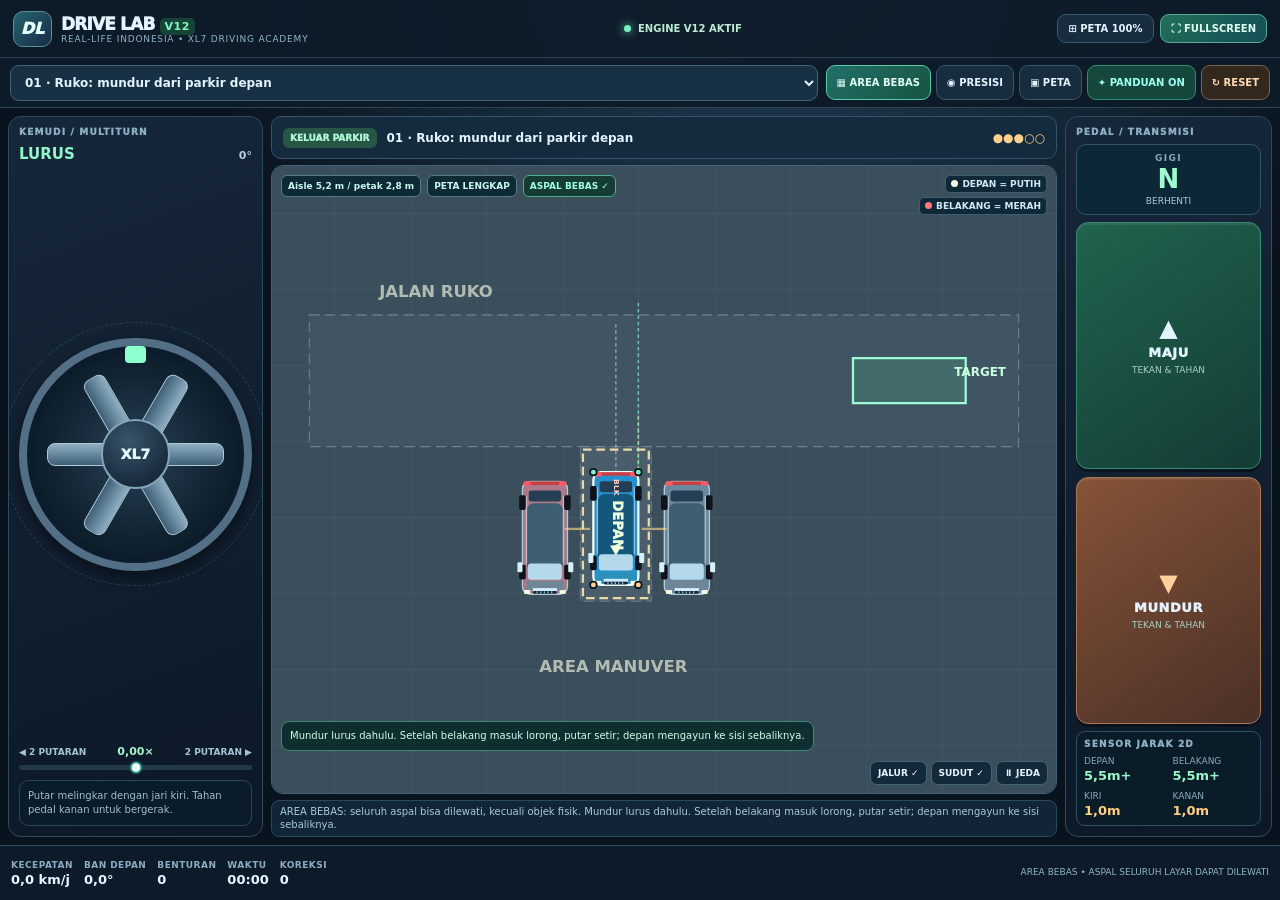
==== commit e0999060: "Release V12 Full Road as GitHub Pages homepage: all asphalt drivable by default" ====
--- a/index.html
+++ b/index.html
@@ -5,19 +5,20 @@
 <meta name="viewport" content="width=device-width,initial-scale=1,maximum-scale=1,viewport-fit=cover,user-scalable=no">
 <meta name="theme-color" content="#09111a">
 <meta name="description" content="Drive Lab V11 — simulasi mengemudi, keluar parkir dan gang sempit Indonesia.">
-<title>Drive Lab V11 — Real-Life Indonesia Driving Simulator</title>
-<link rel="stylesheet" href="./v11/style.css?v=11">
+<title>Drive Lab V12 — Full Road Indonesia Driving Simulator</title>
+<link rel="stylesheet" href="./v12/style.css?v=12">
 </head>
 <body>
 <div id="app">
 <header class="header">
-  <div class="brand"><span class="brandmark">DL</span><div class="brandcopy"><div class="brandline">DRIVE LAB <strong>V11</strong></div><div class="branddesc">REAL-LIFE INDONESIA • XL7 DRIVING ACADEMY</div></div></div>
+  <div class="brand"><span class="brandmark">DL</span><div class="brandcopy"><div class="brandline">DRIVE LAB <strong>V12</strong></div><div class="branddesc">REAL-LIFE INDONESIA • XL7 DRIVING ACADEMY</div></div></div>
   <div class="engine-chip"><i></i><span id="engineStatus">MENYIAPKAN ENGINE</span></div>
   <div class="header-actions"><button id="homeView" class="header-button" title="Kembali ke tampilan seluruh area">⊞ PETA 100%</button><button id="fullBtn" class="header-button primary">⛶ FULLSCREEN</button></div>
 </header>
 <div class="toolbar">
   <select id="scenarioSelect" aria-label="Pilih skenario latihan"><option>Memuat skenario...</option></select>
   <div class="filters">
+    <button id="surfaceBtn" class="chip-button active" title="Ubah permukaan bebas atau batas lintasan" aria-pressed="true">▦ AREA BEBAS</button>
     <button id="modeBtn" class="chip-button" title="Kecepatan presisi atau normal">◉ PRESISI</button>
     <button id="cameraBtn" class="chip-button" title="Tukar tampilan kamera">▣ PETA</button>
     <button id="assistBtn" class="chip-button active" title="Aktifkan panduan" aria-pressed="true">✦ PANDUAN ON</button>
@@ -42,7 +43,7 @@
     <div class="missionline"><div><span class="mission-type" id="categoryLabel">LATIHAN</span><strong id="missionName">Menyiapkan...</strong></div><div class="difficulty" id="difficultyLabel">●●●○○</div></div>
     <div class="viewport">
       <canvas id="sceneCanvas" aria-label="Peta dua dimensi kendaraan dan lingkungan"></canvas>
-      <div class="scene-badge"><span id="widthInfo">JALAN —</span><span id="viewLabel">PETA LENGKAP</span></div>
+      <div class="scene-badge"><span id="widthInfo">JALAN —</span><span id="viewLabel">PETA LENGKAP</span><span id="driveInfo">ASPAL BEBAS ✓</span></div>
       <div class="sense-legend"><span><i class="front-dot"></i>DEPAN = PUTIH</span><span><i class="back-dot"></i>BELAKANG = MERAH</span></div>
       <div class="mission-message" id="coachMessage">Awasi sudut depan dan belakang mobil.</div>
       <div class="viewport-tools"><button id="lineBtn">JALUR ✓</button><button id="cornerBtn">SUDUT ✓</button><button id="pauseBtn">⏸ JEDA</button></div>
@@ -72,11 +73,11 @@
  <div class="stat"><small>BENTURAN</small><strong id="collisions">0</strong></div>
  <div class="stat"><small>WAKTU</small><strong id="timer">00:00</strong></div>
  <div class="stat"><small>KOREKSI</small><strong id="changes">0</strong></div>
- <div class="sim-status" id="statusText">SIMULASI 2D — LATIHAN KECEPATAN RENDAH, BUKAN PENGGANTI PRAKTIK NYATA</div>
+ <div class="sim-status" id="statusText">SIMULASI 2D • AREA BEBAS = PERMUKAAN LUAS DAPAT DILEWATI • RINTANGAN TETAP SOLID</div>
 </footer>
 <div id="rotateNotice" class="rotate-notice"><div class="rotate-icon">▱ ↻</div><strong>Putar perangkat ke landscape</strong><p>Kontrol setir dan pedal dirancang untuk dua jari pada layar horizontal.</p></div>
 </div>
-<script src="./v11/levels.js?v=11"></script>
-<script src="./v11/engine.js?v=11"></script>
+<script src="./v12/levels.js?v=12"></script>
+<script src="./v12/engine.js?v=12"></script>
 </body>
 </html>
--- a/v12/style.css
+++ b/v12/style.css
@@ -0,0 +1,55 @@
+:root{--bg:#08121d;--panel:#101e2d;--panel2:#152739;--line:#2d4b60;--ink:#e4f4ff;--muted:#9bb6c8;--mint:#7af0bf;--blue:#83c9ff;--warn:#ffb36b}
+*{box-sizing:border-box;-webkit-tap-highlight-color:transparent}
+html,body{margin:0;padding:0;background:var(--bg);font-family:system-ui,-apple-system,"Segoe UI",sans-serif;color:var(--ink);height:100%;width:100%;overflow:hidden;overscroll-behavior:none}
+button,select{font:inherit}button{cursor:pointer;color:inherit;touch-action:manipulation}button:focus-visible,select:focus-visible,.steering:focus-visible{outline:2px solid #85e5c3;outline-offset:2px}
+#app{height:100vh;height:100dvh;width:100%;display:flex;flex-direction:column;min-height:0;min-width:0;background:radial-gradient(ellipse at 60% -20%,#244459,transparent 55%),#09131e;isolation:isolate;overflow:hidden}
+.header{height:58px;flex:0 0 auto;display:flex;align-items:center;gap:15px;padding:6px 13px;background:#0e1b29e8;border-bottom:1px solid #274253}
+.brand{display:flex;align-items:center;gap:9px;min-width:0;flex-shrink:0}.brandmark{height:36px;width:39px;border-radius:10px;display:grid;place-items:center;background:linear-gradient(135deg,#25646d,#172b47);border:1px solid #5d8e9b;color:#e5fffb;font-weight:1000;font-style:italic}.brandline{font-weight:950;font-size:17px;letter-spacing:-.05em;white-space:nowrap}.brandline strong{font-size:11px;letter-spacing:.04em;color:#80f5bf;padding:2px 5px;background:#164338;border-radius:5px}.branddesc{font-size:9px;letter-spacing:.09em;color:#91b4c7;white-space:nowrap}
+.engine-chip{flex:1;display:flex;justify-content:center;gap:7px;align-items:center;white-space:nowrap;color:#bcebd4;font-size:10px;font-weight:900}.engine-chip i{background:#7af0bf;border-radius:50%;width:7px;height:7px;box-shadow:0 0 10px #7af0bf}
+.header-actions{display:flex;gap:6px;align-items:center;flex-shrink:0}.header-button,.chip-button{background:#182c40;border:1px solid #38576a;border-radius:9px;padding:8px 10px;font-size:10px;font-weight:900;white-space:nowrap}.header-button.primary{border-color:#5aa995;background:linear-gradient(135deg,#226f5a,#154e56);color:#defff0}.header-button:active,.chip-button:active{filter:brightness(1.3)}
+.toolbar{height:50px;min-height:50px;display:flex;align-items:center;gap:8px;padding:6px 10px;background:#0d1a28;border-bottom:1px solid #2b4658}
+#scenarioSelect{flex:1;min-width:120px;height:36px;background:#183044;border:1px solid #446479;color:#e3f4ff;border-radius:9px;padding:0 10px;font-weight:850;font-size:12px;text-overflow:ellipsis}
+.filters{display:flex;gap:5px}.chip-button{padding:8px 10px;height:35px}.chip-button.active{border-color:#2e8f71;color:#9ffff0;background:#16473c}.chip-button.reset{border-color:#786452;color:#ffdbb4;background:#33281e}
+.cockpit{display:grid;grid-template-columns:clamp(185px,21%,255px) minmax(0,1fr) clamp(146px,17%,207px);flex:1;min-height:0;gap:8px;padding:8px}
+.sidepanel{border:1px solid #304a5f;border-radius:13px;background:linear-gradient(160deg,#16273a,#0c1826);min-height:0;padding:10px;display:flex;flex-direction:column;overflow:hidden}
+.section-kicker{font-size:9px;letter-spacing:.13em;font-weight:950;color:#8eafc2}
+.wheel-readout{display:flex;justify-content:space-between;gap:8px;align-items:baseline;margin-top:8px}.wheel-readout strong{font-size:15px;color:#93f6cb}.wheel-readout span{font-size:11px;color:#b9d1e2;font-weight:850}
+.wheel-holder{flex:1;min-height:0;display:grid;place-items:center;padding:2px 0}
+.steering{width:min(100%,235px,37dvh);height:auto;aspect-ratio:1/1;position:relative;border-radius:50%;border:8px solid #536f86;background:radial-gradient(circle,#284055,#0a1a27 72%);box-shadow:inset 0 0 0 5px #0d1c2c,0 5px 15px #0007;touch-action:none;user-select:none;-webkit-user-select:none;cursor:grab}
+.steering:active{cursor:grabbing}.steering:before{content:"";position:absolute;inset:-11%;border-radius:50%;border:1px dashed #47718066;pointer-events:none}
+.rotor{position:absolute;inset:0;pointer-events:none;transform:rotate(0deg);will-change:transform}.wheel-bar{position:absolute;left:9%;width:82%;height:11%;top:44.5%;background:linear-gradient(#8fb0c3,#3e6077);border:1px solid #b0c9d9;border-radius:8px}.bar2{transform:rotate(60deg)}.bar3{transform:rotate(120deg)}.wheel-indicator{position:absolute;top:0;left:45%;width:10%;height:8%;border-radius:4px;background:#8bffce}
+.wheel-center{position:absolute;inset:34%;border-radius:50%;border:2px solid #83a5b9;background:radial-gradient(circle at 40% 30%,#37546a,#0d1b2b);font-weight:950;font-size:clamp(10px,1.5vw,14px);color:#e3f7ff;padding:0;display:grid;place-items:center;touch-action:none}
+.wheel-sub{display:flex;justify-content:space-between;gap:5px;margin-bottom:7px;align-items:center;color:#a6c3d5;font-size:9px;font-weight:850}.wheel-sub span:nth-child(2){color:#a9f5cf;font-size:11px}
+.wheel-meter{height:5px;border-radius:10px;background:#23394a;position:relative;margin-bottom:10px}.wheel-meter::after{content:"";position:absolute;left:50%;top:-4px;background:#e8f9fa;border:2px solid #1d7e73;width:9px;height:9px;border-radius:50%;transform:translateX(-50%)}.wheel-meter div{height:100%;width:0;background:linear-gradient(90deg,#82c3ff,#7af0bf);position:absolute;left:50%;border-radius:6px}
+.side-hint{padding:8px;border:1px solid #294859;border-radius:9px;color:#a3becb;background:#0a1b2b;font-size:10px;line-height:1.4}
+.viewportpanel{display:flex;flex-direction:column;min-width:0;min-height:0;gap:6px}
+.missionline{height:43px;flex:0 0 auto;display:flex;align-items:center;justify-content:space-between;gap:10px;padding:7px 11px;border:1px solid #35546a;background:#142b3e;border-radius:10px}
+.missionline div:first-child{display:flex;align-items:center;gap:10px;overflow:hidden;min-width:0}.mission-type{background:#275546;color:#aef7d7;padding:5px 7px;font-size:9px;border-radius:6px;white-space:nowrap;font-weight:950}.missionline strong{overflow:hidden;text-overflow:ellipsis;white-space:nowrap;font-size:12px}.difficulty{color:#ffd08b;font-size:12px;font-weight:900;white-space:nowrap}
+.viewport{position:relative;flex:1;min-height:0;overflow:hidden;border-radius:12px;border:1px solid #426079;background:#172c29;box-shadow:inset 0 2px 18px #000a}
+#sceneCanvas{width:100%;height:100%;display:block;touch-action:none}
+.scene-badge{position:absolute;top:9px;left:9px;display:flex;gap:6px;pointer-events:none;flex-wrap:wrap;max-width:70%}
+.scene-badge span{border:1px solid #537c88;border-radius:6px;background:#092631e5;color:#c9f7f0;padding:5px 6px;font-size:9px;font-weight:900}
+.sense-legend{position:absolute;right:9px;top:9px;display:flex;flex-direction:column;align-items:flex-end;gap:4px;pointer-events:none}.sense-legend span{font-size:9px;font-weight:900;color:#d1e9f5;background:#082231d9;border:1px solid #3d5d70;border-radius:5px;padding:3px 5px}.sense-legend i{display:inline-block;width:7px;height:7px;border-radius:50%;margin-right:4px}.front-dot{background:#f6fae5}.back-dot{background:#ff7778}
+.mission-message{position:absolute;bottom:42px;left:9px;max-width:68%;border-radius:8px;background:#0c2b2be8;border:1px solid #408779;color:#d2fff0;padding:7px 8px;font-size:10px;line-height:1.45;pointer-events:none}
+.mission-message[hidden]{display:none}.viewport-tools{position:absolute;bottom:8px;right:8px;display:flex;gap:4px}
+.viewport-tools button{font-size:9px;background:#102637e8;border:1px solid #426477;padding:6px 7px;border-radius:7px;font-weight:900}
+.mission-caption{min-height:29px;display:flex;align-items:center;padding:5px 8px;border-radius:8px;background:#122536;border:1px solid #27485e;color:#aac9d8;font-size:10px;line-height:1.25}
+.pedalpanel{gap:7px}.gearbox{background:#0c2735;border:1px solid #315568;border-radius:10px;padding:8px;text-align:center;display:flex;flex-direction:column;gap:1px}.gearbox span{color:#88aab8;font-size:9px;letter-spacing:.15em;font-weight:900}.gearbox strong{font-size:26px;color:#9ffbcf;line-height:1.2}.gearbox small{font-size:9px;color:#b1c9d6}
+.pedals{display:flex;flex-direction:column;flex:1;min-height:0;gap:8px}.pedal{flex:1;min-height:64px;touch-action:none;user-select:none;-webkit-user-select:none;border-radius:12px;display:flex;align-items:center;justify-content:center;flex-direction:column;gap:5px;box-shadow:inset 0 2px #ffffff12,0 3px #050c1488}
+.pedal strong{font-size:13px;font-weight:950;letter-spacing:.04em}.pedal small{font-size:9px;color:#aacfc5}.pedal-icon{font-size:24px;line-height:1}.pedal.forward{background:linear-gradient(145deg,#21634e,#133c36);border:1px solid #398c73}.pedal.reverse{background:linear-gradient(145deg,#865338,#4a3027);border:1px solid #ac7753}.pedal.reverse .pedal-icon{color:#ffd09c}.pedal.pressed{filter:brightness(1.48);transform:translateY(2px)}
+.sensors{border-radius:9px;border:1px solid #305065;background:#0b1c29;padding:7px}.sensor-grid{display:grid;grid-template-columns:1fr 1fr;gap:8px;margin-top:7px}.sensor-grid div{display:flex;flex-direction:column;gap:2px}.sensor-grid small{font-size:9px;color:#89aabb}.sensor-grid strong{font-size:13px;color:#9af7c7;font-variant-numeric:tabular-nums}.sensor-grid strong.warn{color:#ffcf82}.sensor-grid strong.danger{color:#ff847f}
+.footer{height:55px;flex:0 0 auto;background:#0d1a29;border-top:1px solid #2c4960;display:flex;align-items:center;gap:11px;padding:6px 11px;overflow:hidden}.stat{display:flex;flex-direction:column;white-space:nowrap;gap:2px;min-width:0}.stat small{font-size:9px;color:#8eacc2;letter-spacing:.05em;font-weight:900}.stat strong{font-size:13px;color:#e1f9ff;font-variant-numeric:tabular-nums}.sim-status{margin-left:auto;color:#91b6bd;text-align:right;font-size:9px;line-height:1.3;max-width:38%}
+.completion{position:absolute;top:50%;left:50%;transform:translate(-50%,-50%);width:min(340px,85%);z-index:5;background:#10392ff5;border:1px solid #88f1c3;border-radius:14px;padding:16px;display:flex;flex-direction:column;gap:9px;align-items:center;text-align:center;box-shadow:0 15px 60px #000b}.completion[hidden]{display:none}.completion h2{font-size:18px;margin:0}.completion .trophy{font-size:34px}.completion #completionStats{font-size:12px;color:#b9e9d5}.win-actions{display:flex;gap:6px}.win-actions button{background:#236858;border:1px solid #5bb69a;border-radius:8px;padding:9px;font-size:10px;font-weight:900}
+.rotate-notice{display:none;position:fixed;inset:0;z-index:15;background:#0c1826f7;flex-direction:column;align-items:center;justify-content:center;gap:12px;text-align:center;padding:25px}.rotate-notice strong{font-size:20px}.rotate-notice p{max-width:350px;color:#aec7d6;font-size:13px}.rotate-icon{font-size:55px}
+body.pseudo-full #app{position:fixed;inset:0;height:100dvh;width:100vw;z-index:99999}
+@media(orientation:portrait) and (max-width:720px){.rotate-notice{display:flex}}
+@media(max-height:545px){.header{height:42px;padding:3px 8px;gap:6px}.brandmark{height:28px;width:29px}.brandline{font-size:13px}.brandline strong{font-size:9px}.branddesc{font-size:8px}.header-button{padding:5px 6px;font-size:9px}.toolbar{height:39px;min-height:39px;padding:4px 6px;gap:5px}#scenarioSelect{height:30px;font-size:10px}.filters{gap:3px}.chip-button{height:30px;padding:6px 6px;font-size:9px}.cockpit{gap:5px;padding:5px;grid-template-columns:clamp(135px,21%,215px) minmax(0,1fr) clamp(107px,16%,160px)}.sidepanel{padding:6px;border-radius:9px}.section-kicker{font-size:8px}.wheel-readout{margin-top:3px}.wheel-readout strong{font-size:11px}.steering{width:min(100%,31dvh,200px);border-width:5px}.wheel-sub{font-size:8px;margin-bottom:3px}.wheel-meter{margin-bottom:4px}.side-hint{display:none}.missionline{height:30px;padding:3px 6px}.missionline strong{font-size:10px}.mission-type{font-size:8px;padding:4px}.mission-caption{min-height:20px;font-size:9px;padding:3px 5px}.viewportpanel{gap:3px}.pedalpanel{gap:4px}.gearbox{padding:3px}.gearbox strong{font-size:19px}.gearbox span,.gearbox small{font-size:8px}.pedals{gap:5px}.pedal{min-height:36px;gap:1px;border-radius:9px}.pedal-icon{font-size:17px}.pedal strong{font-size:10px}.pedal small{display:none}.sensors{padding:4px}.sensor-grid{margin-top:3px;gap:4px}.sensor-grid small{font-size:8px}.sensor-grid strong{font-size:11px}.footer{height:36px;padding:4px 7px;gap:9px}.stat small{font-size:8px}.stat strong{font-size:11px}.sim-status{display:none}.mission-message{max-width:70%;bottom:32px;padding:4px 6px;font-size:9px}.scene-badge span{font-size:8px;padding:3px 4px}.sense-legend span{font-size:8px}.viewport-tools button{padding:3px 5px;font-size:8px}}
+@media(max-width:750px) and (orientation:landscape){.branddesc{display:none}.engine-chip{display:none}.filters .chip-button:nth-child(3){display:none}.sense-legend{display:none}.missionline .difficulty{display:none}.sensors .section-kicker{display:none}}
+
+/* V12: playfield is a road surface. No forbidden green land in free mode. */
+#surfaceBtn.active{background:linear-gradient(135deg,#226f67,#185443);border-color:#5acba8;color:#e0fff2}
+#surfaceBtn:not(.active){border-color:#a58b5b;background:#453622;color:#ffe8b6}
+#driveInfo{color:#a1ffdc!important;border-color:#4cae8d!important;background:#123a31e8!important}
+#driveInfo.limited{color:#ffe2a2!important;border-color:#a88755!important;background:#493a24ea!important}
+@media(max-height:545px){#surfaceBtn{font-size:8px;padding:5px}}
+@media(max-width:890px) and (orientation:landscape){.filters{gap:3px}.chip-button{padding-left:5px;padding-right:5px;font-size:8px}.header-actions{gap:3px}.header-button{font-size:9px;padding-left:5px;padding-right:5px}.scene-badge{max-width:77%}}
